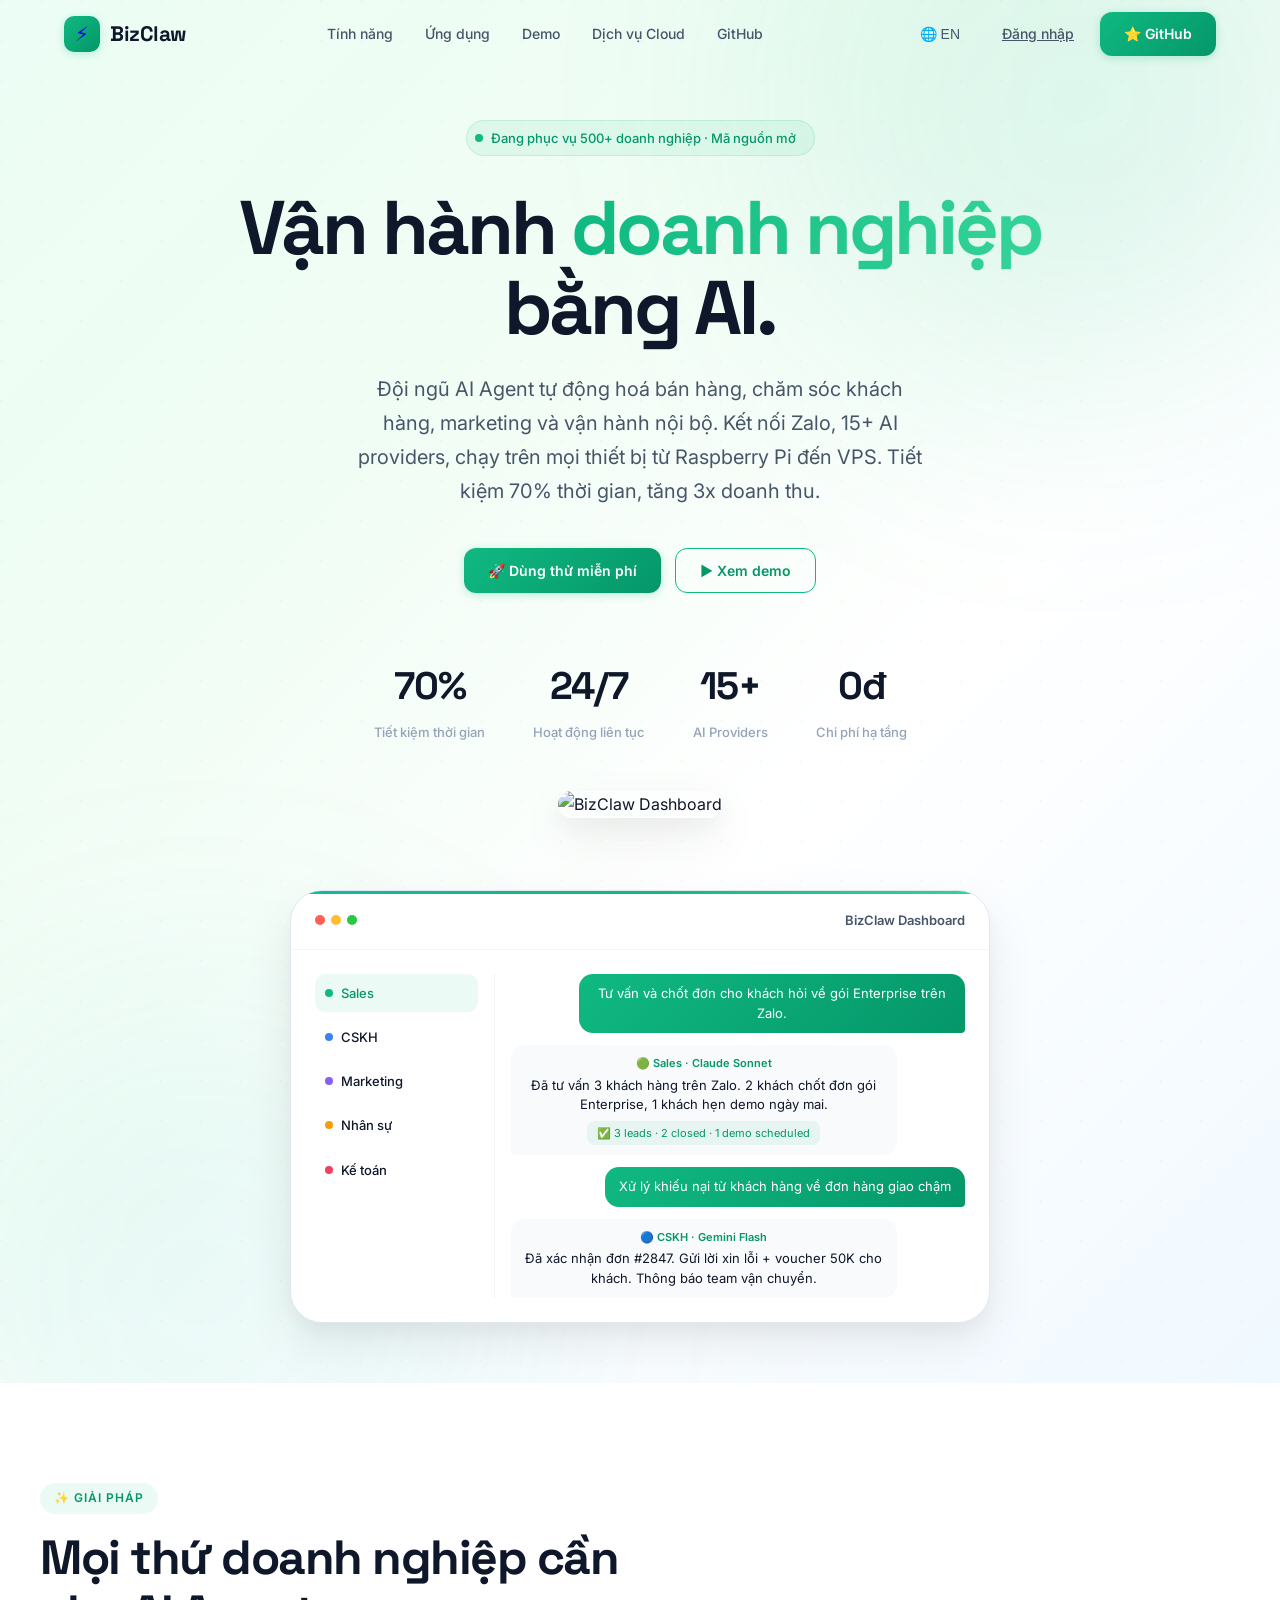
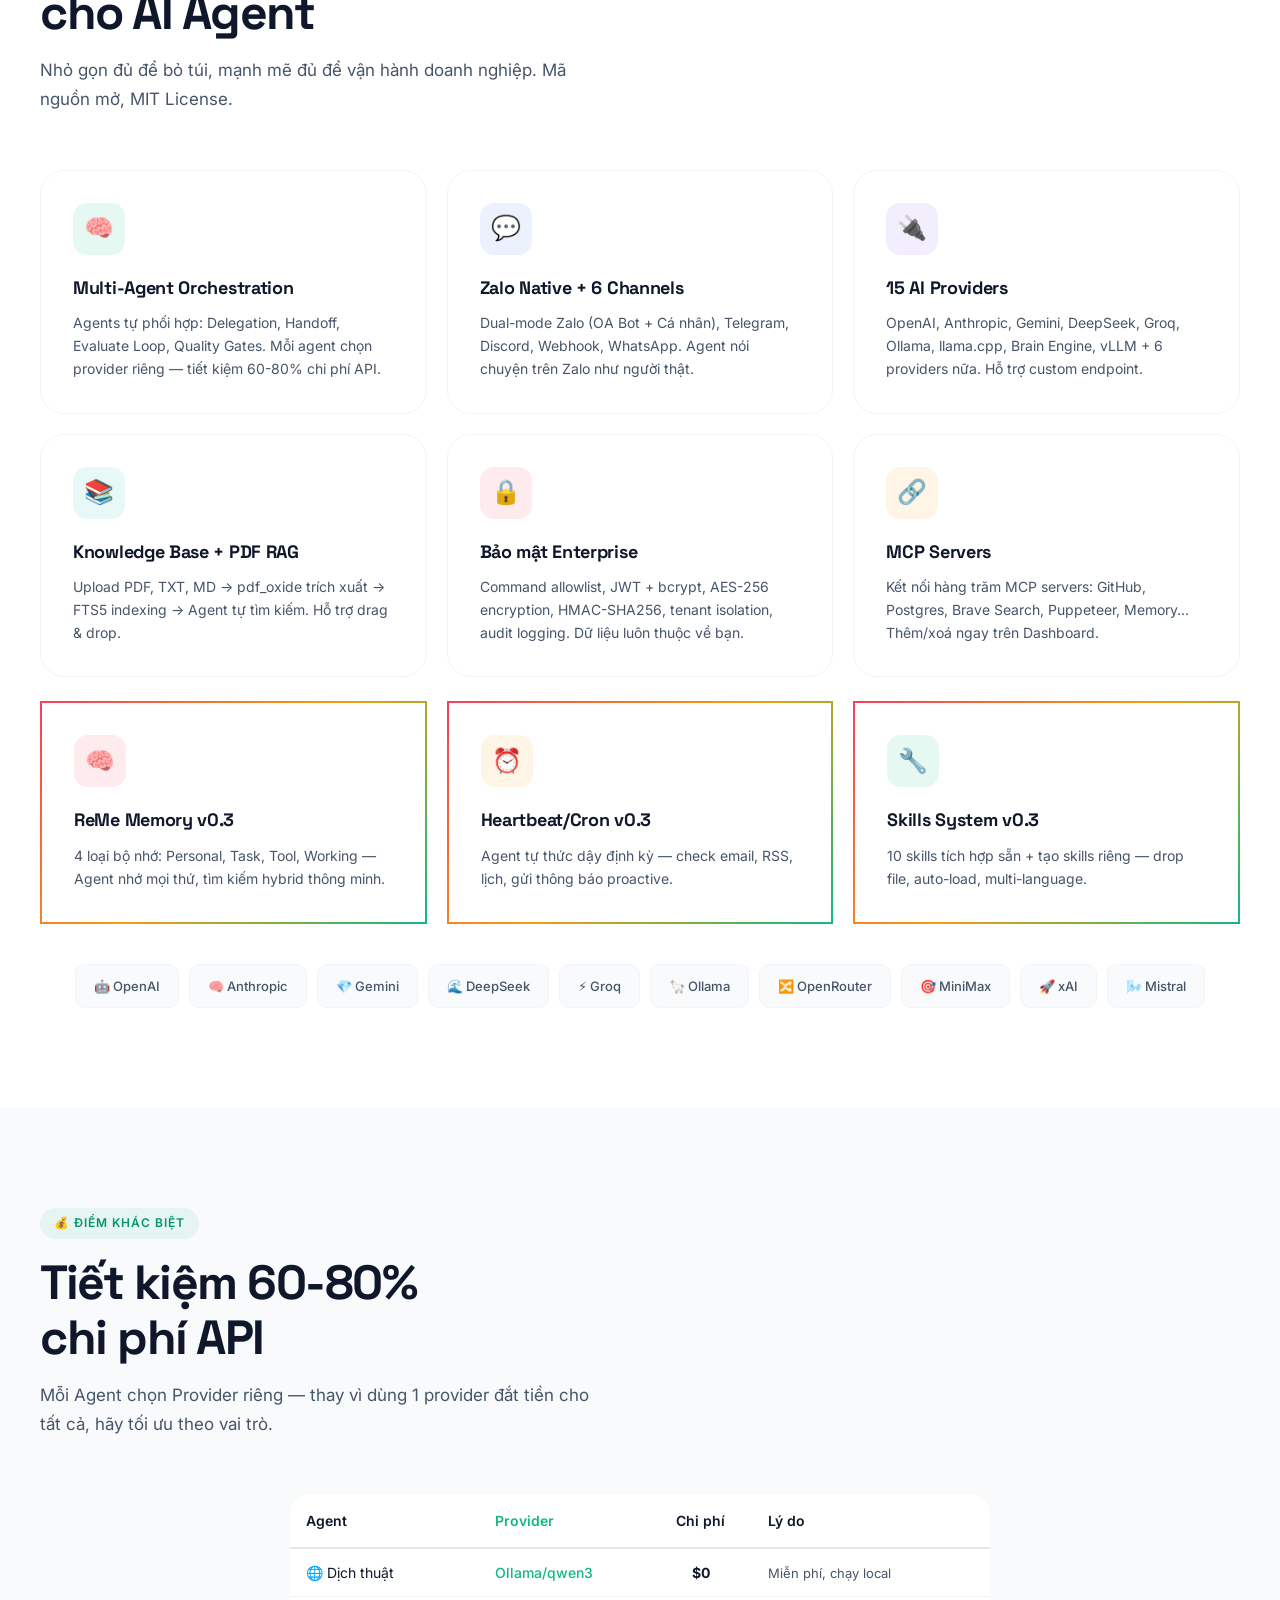
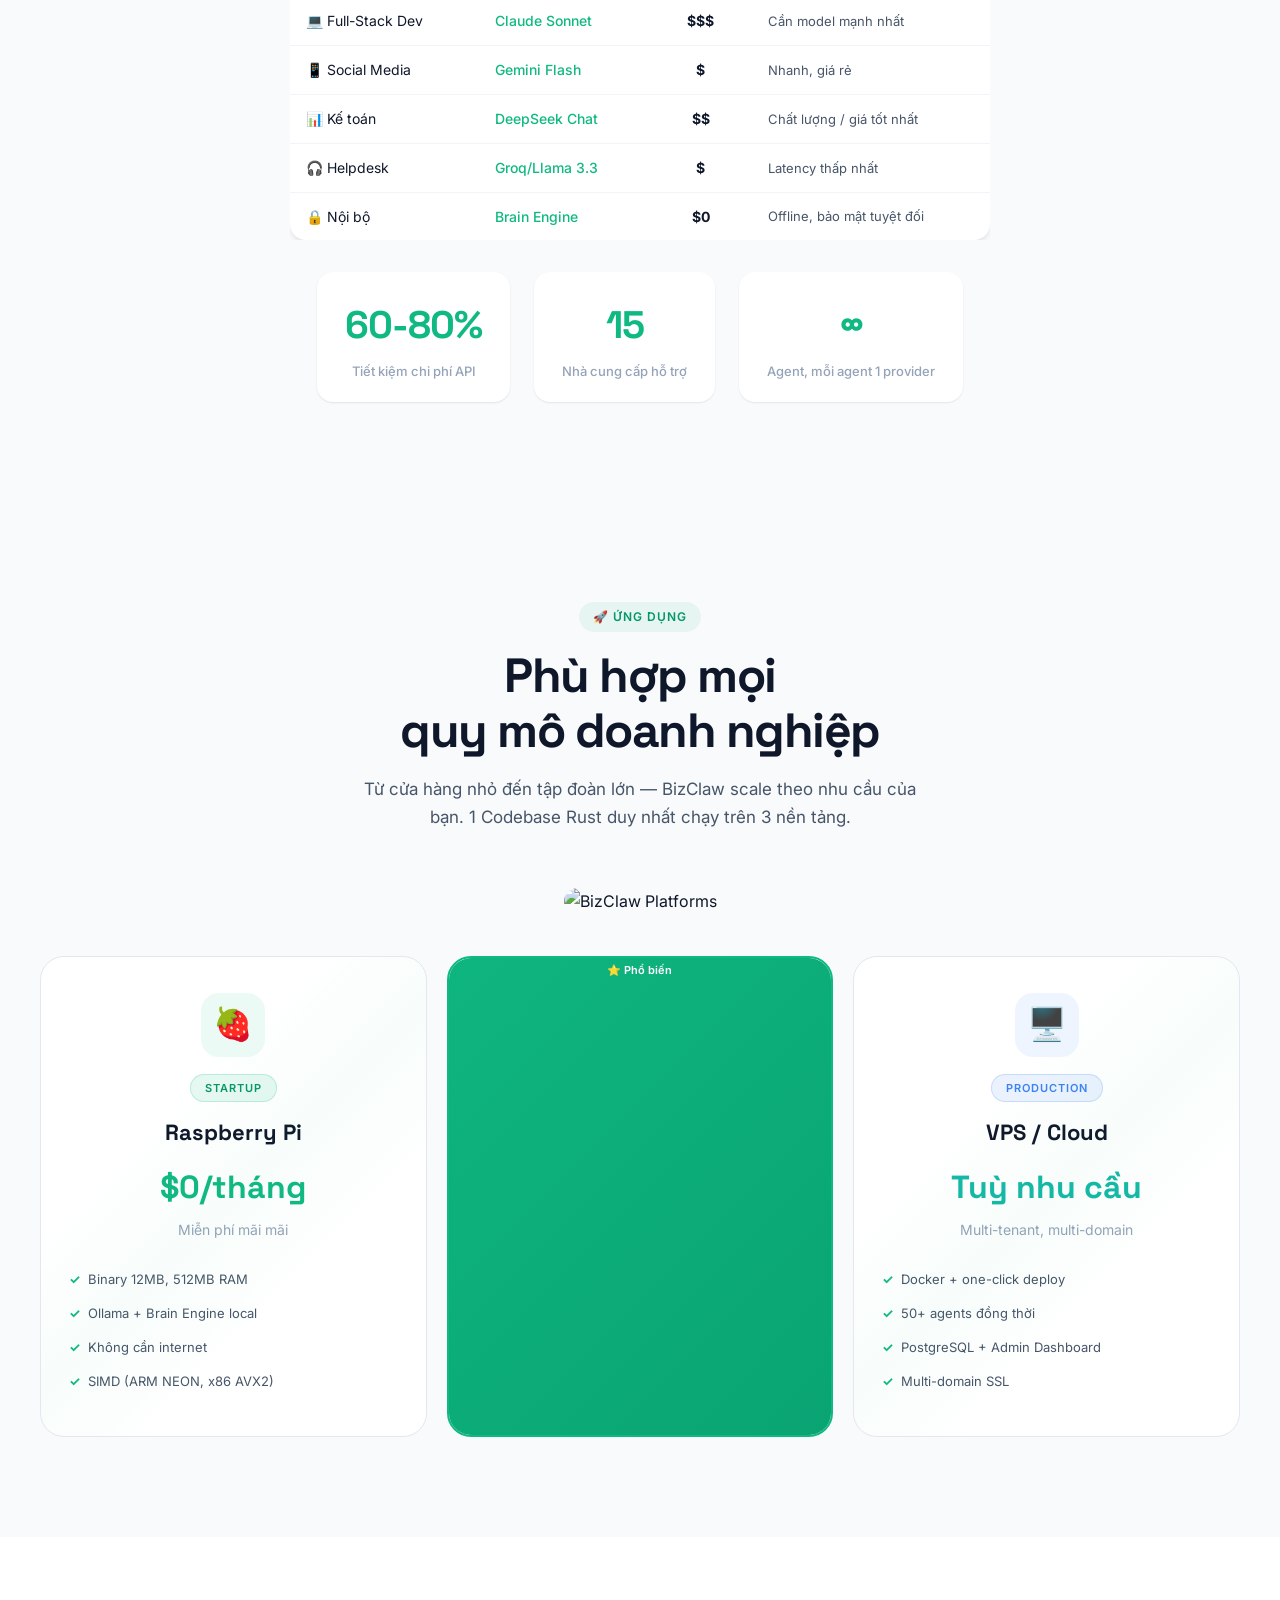
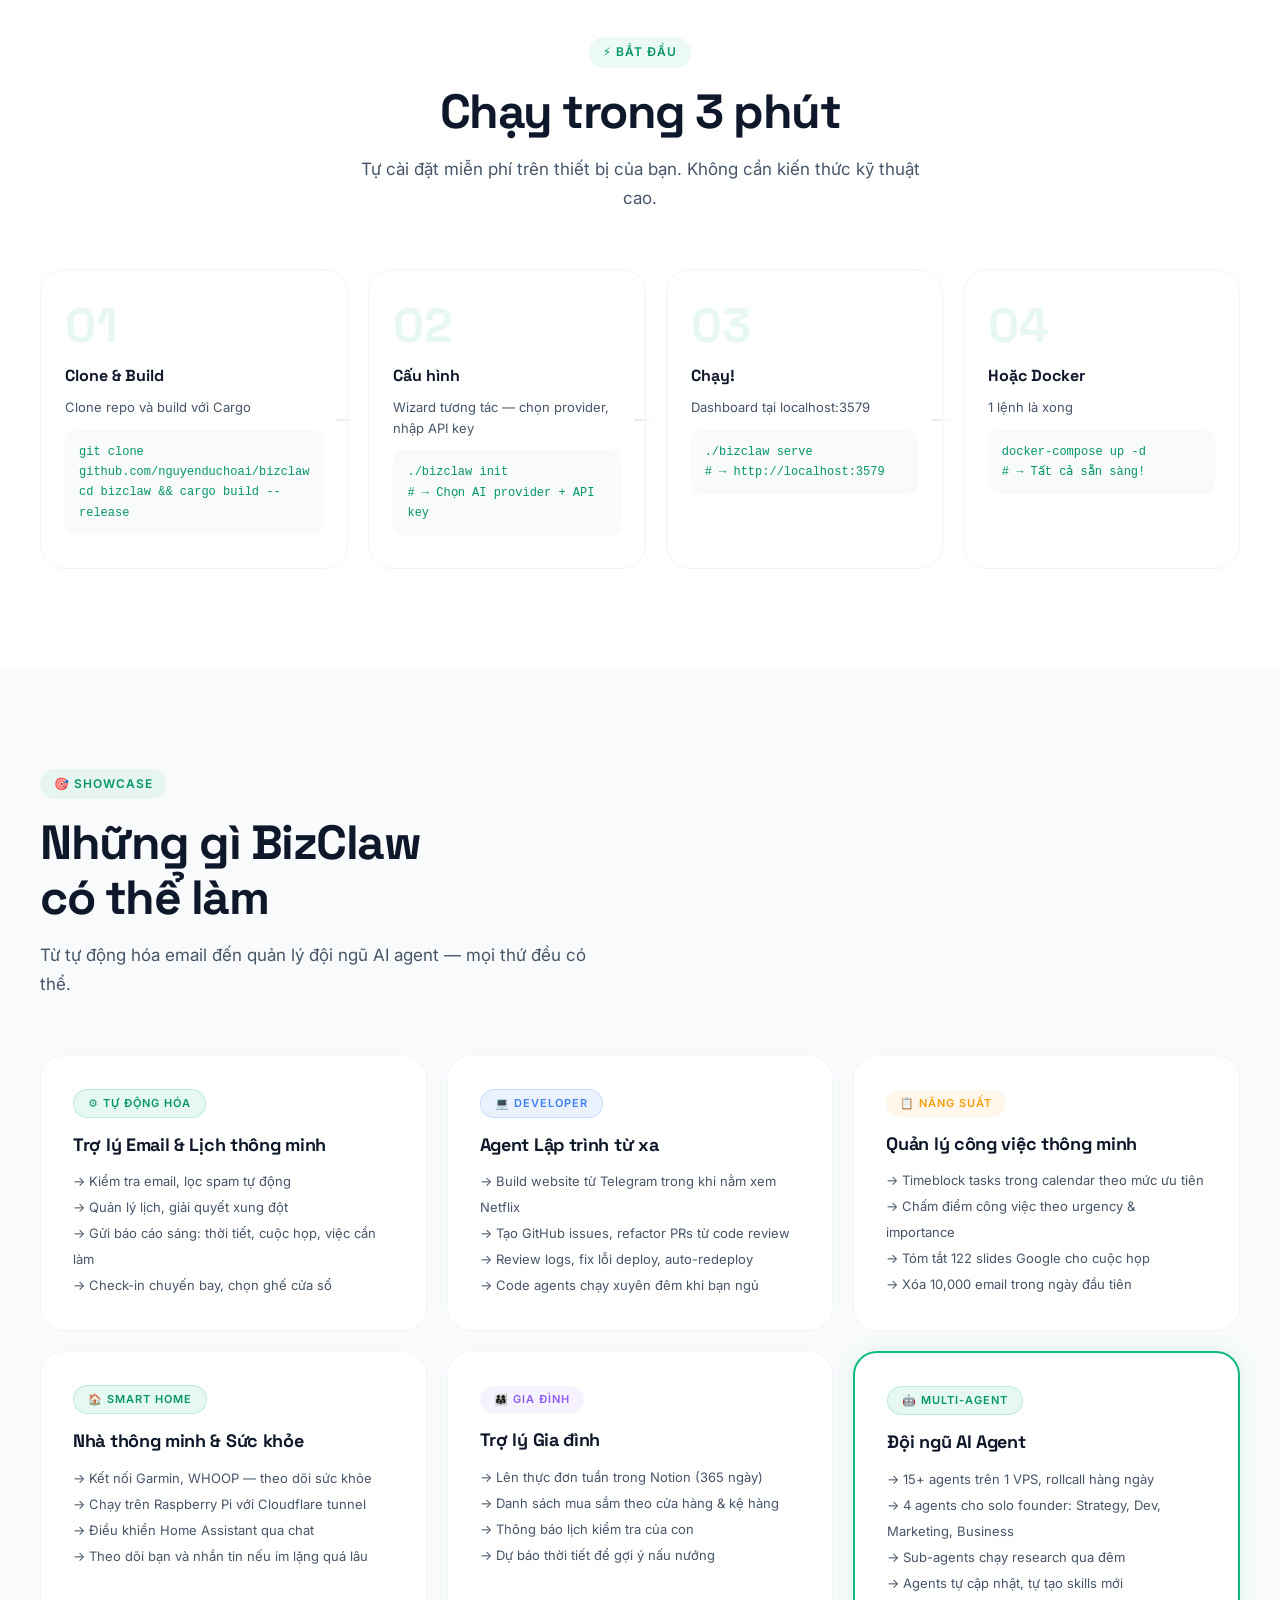
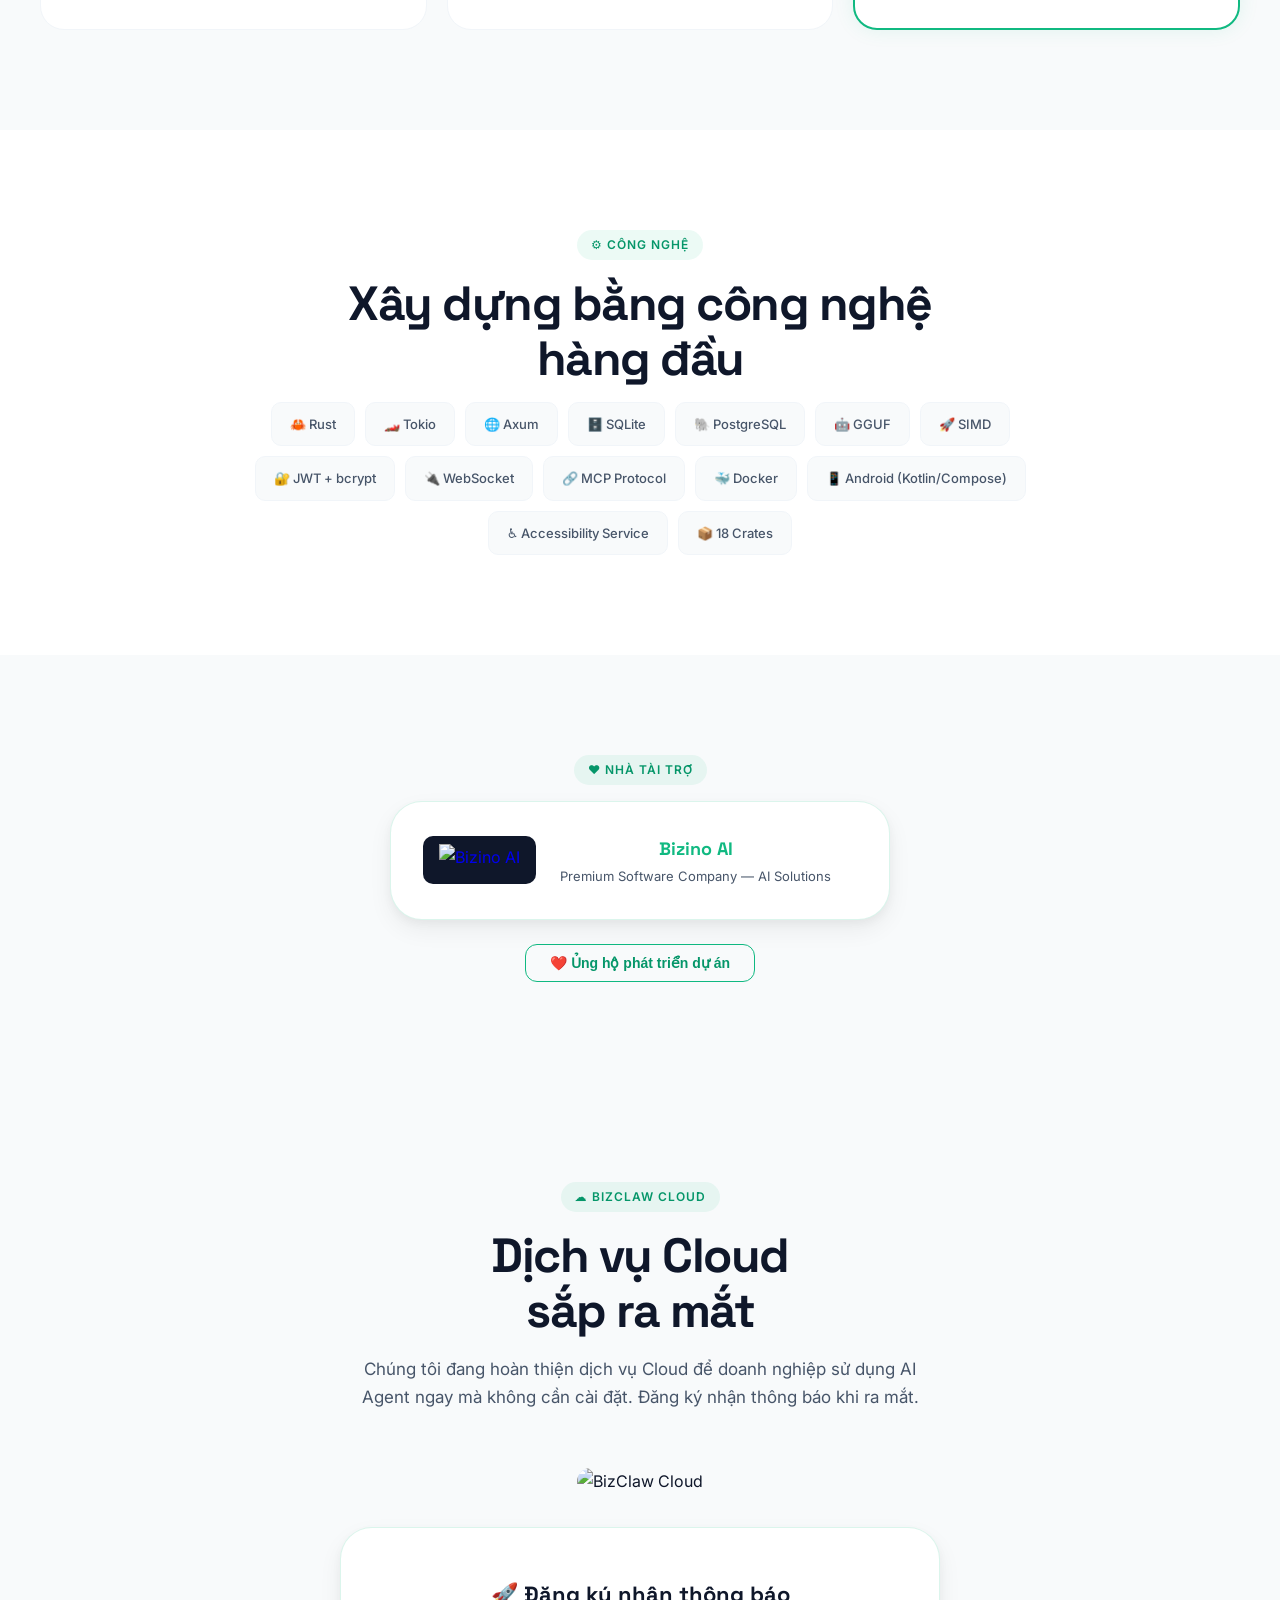
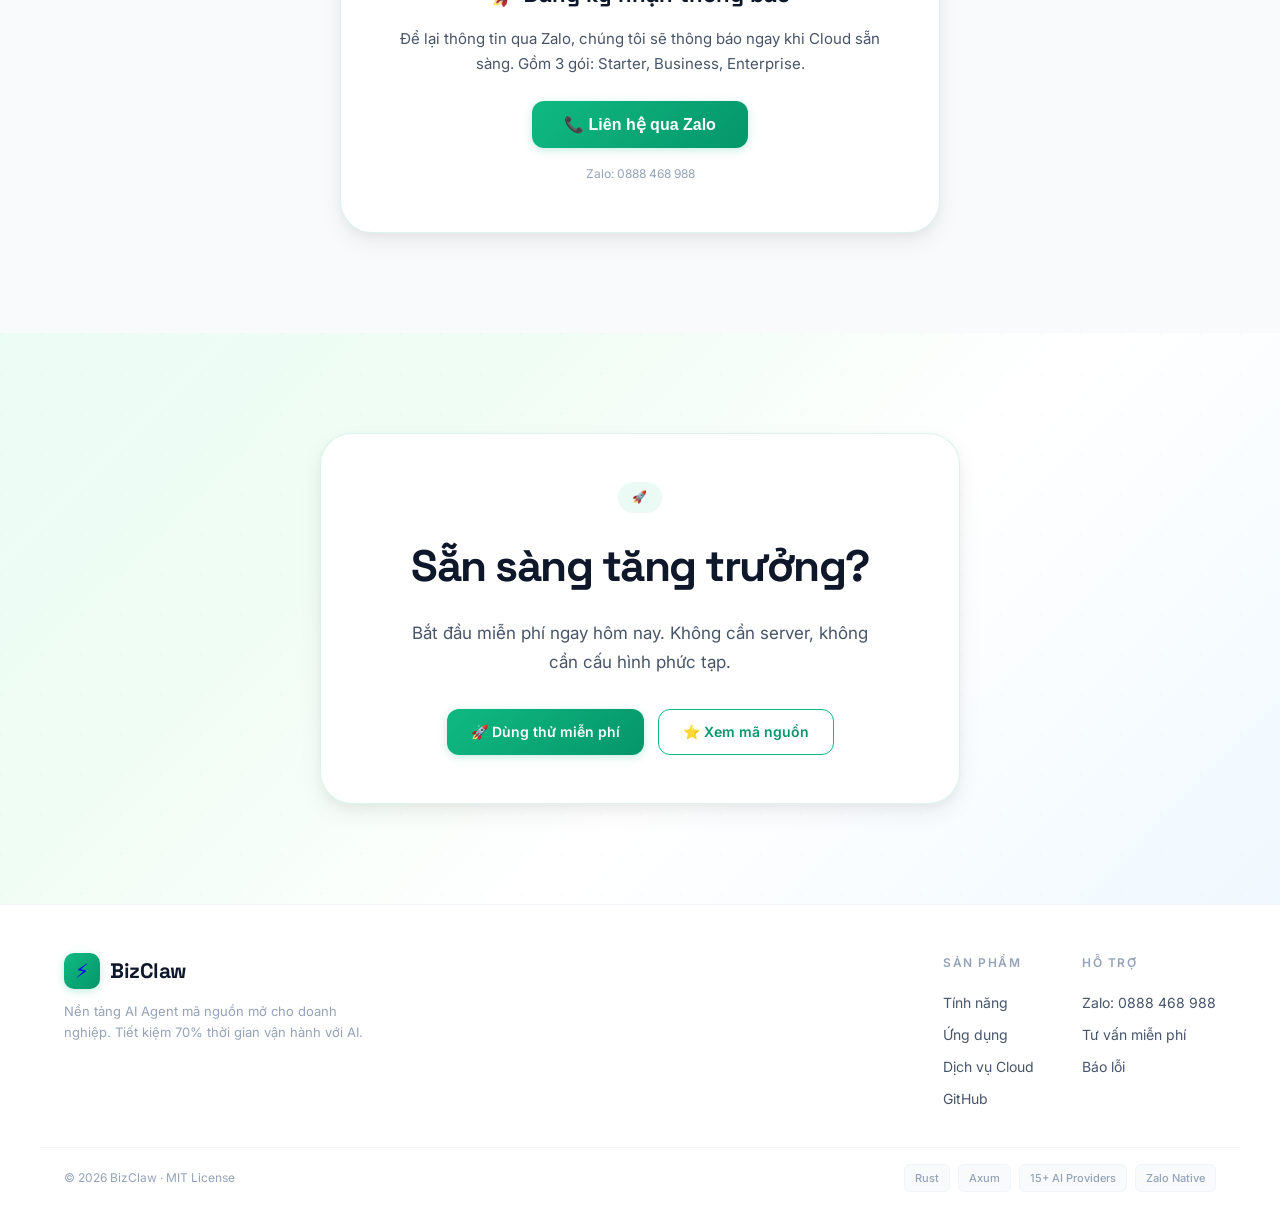
==== landing/index.html @ bdb063f7 "✨ Premium animations: parallax glows, shimmer text, mouse-follow cards, counter animation - Hero: pa" ====
<!DOCTYPE html>
<html lang="vi">
<head>
<meta charset="UTF-8">
<meta name="viewport" content="width=device-width, initial-scale=1.0">
<title>BizClaw — Trợ lý AI vận hành doanh nghiệp 24/7 | AI cho Doanh nhân</title>
<meta name="description" content="BizClaw giúp doanh nghiệp tự động hoá bán hàng, chăm sóc khách hàng, marketing và vận hành nội bộ bằng AI Agent. Kết nối Zalo, 15+ AI providers, tiết kiệm 70% thời gian.">
<meta property="og:title" content="BizClaw — Trợ lý AI cho Doanh nghiệp">
<meta property="og:description" content="Tự động hoá bán hàng, CSKH, marketing bằng AI Agent. Kết nối Zalo, chạy 24/7, dữ liệu thuộc về bạn.">
<meta property="og:type" content="website">
<meta property="og:url" content="https://bizclaw.vn">
<link rel="icon" href="data:image/svg+xml,<svg xmlns='http://www.w3.org/2000/svg' viewBox='0 0 100 100'><text y='.9em' font-size='90'>⚡</text></svg>">
<link rel="preconnect" href="https://fonts.googleapis.com">
<link href="https://fonts.googleapis.com/css2?family=Inter:wght@300;400;500;600;700;800;900&family=Space+Grotesk:wght@400;500;600;700;800&display=swap" rel="stylesheet">
<style>
*{margin:0;padding:0;box-sizing:border-box}
:root{
  --bg:#ffffff;--bg2:#f8fafb;--bg3:#f1f5f4;
  --surface:#ffffff;--card:#ffffff;--border:#e2e8f0;--border-light:#f1f5f9;
  --text:#0f172a;--text2:#475569;--muted:#94a3b8;
  --green:#10b981;--green2:#059669;--green-light:rgba(16,185,129,.08);--green-glow:rgba(16,185,129,.12);
  --emerald:#34d399;--teal:#14b8a6;
  --blue:#3b82f6;--violet:#8b5cf6;--rose:#f43f5e;--amber:#f59e0b;
  --grad-green:linear-gradient(135deg,#10b981,#059669);
  --grad-teal:linear-gradient(135deg,#14b8a6,#10b981,#34d399);
  --grad-hero:linear-gradient(135deg,#ecfdf5 0%,#f0fdf4 30%,#ffffff 60%,#f0f9ff 100%);
  --shadow-sm:0 1px 3px rgba(0,0,0,.04),0 1px 2px rgba(0,0,0,.06);
  --shadow-md:0 4px 6px rgba(0,0,0,.04),0 2px 4px rgba(0,0,0,.06);
  --shadow-lg:0 10px 25px rgba(0,0,0,.06),0 4px 10px rgba(0,0,0,.04);
  --shadow-xl:0 20px 50px rgba(0,0,0,.08),0 10px 20px rgba(0,0,0,.04);
  --radius:16px;--radius-lg:24px;--radius-xl:32px;
}
html{scroll-behavior:smooth;font-size:16px}
body{font-family:'Inter',system-ui,-apple-system,sans-serif;background:var(--bg);color:var(--text);overflow-x:hidden;line-height:1.7;-webkit-font-smoothing:antialiased}

/* ─── NAV ─── */
nav{position:fixed;top:0;width:100%;z-index:100;padding:12px 0;transition:all .4s cubic-bezier(.4,0,.2,1)}
nav.scrolled{background:rgba(255,255,255,.85);backdrop-filter:blur(20px) saturate(180%);-webkit-backdrop-filter:blur(20px) saturate(180%);border-bottom:1px solid var(--border-light);box-shadow:0 1px 3px rgba(0,0,0,.04)}
.nav-inner{max-width:1200px;margin:0 auto;padding:0 24px;display:flex;align-items:center;justify-content:space-between}
.logo{display:flex;align-items:center;gap:10px;text-decoration:none}
.logo-icon{width:36px;height:36px;background:var(--grad-green);border-radius:10px;display:flex;align-items:center;justify-content:center;font-size:20px;box-shadow:0 2px 8px rgba(16,185,129,.25)}
.logo-text{font-family:'Space Grotesk',sans-serif;font-weight:700;font-size:21px;color:var(--text);letter-spacing:-.5px}
.nav-links{display:flex;gap:32px;align-items:center}
.nav-links a{color:var(--text2);text-decoration:none;font-size:14px;font-weight:500;transition:color .2s;position:relative}
.nav-links a:hover{color:var(--text)}
.nav-right{display:flex;gap:10px;align-items:center}
.btn-ghost{background:none;border:none;color:var(--text2);padding:8px 16px;border-radius:10px;font-size:14px;font-weight:500;cursor:pointer;transition:all .2s}
.btn-ghost:hover{color:var(--text);background:var(--bg2)}
.btn-green{background:var(--grad-green);color:#fff;padding:10px 24px;border-radius:12px;font-size:14px;font-weight:600;text-decoration:none;transition:all .3s;border:none;cursor:pointer;display:inline-flex;align-items:center;gap:6px;box-shadow:0 2px 8px rgba(16,185,129,.25)}
.btn-green:hover{transform:translateY(-1px);box-shadow:0 8px 25px rgba(16,185,129,.35)}
.btn-outline-green{background:none;color:var(--green2);padding:10px 24px;border-radius:12px;font-size:14px;font-weight:600;text-decoration:none;transition:all .3s;border:1.5px solid var(--green);display:inline-flex;align-items:center;gap:6px}
.btn-outline-green:hover{background:var(--green-light);transform:translateY(-1px)}

/* ─── HERO ─── */
.hero{min-height:100vh;display:flex;align-items:center;justify-content:center;position:relative;overflow:hidden;padding:120px 24px 60px;background:var(--grad-hero)}
.hero::before{content:'';position:absolute;top:0;left:0;right:0;bottom:0;background-image:radial-gradient(circle at 1px 1px,rgba(16,185,129,.04) 1px,transparent 0);background-size:40px 40px;pointer-events:none}
.hero-glow{position:absolute;width:600px;height:600px;border-radius:50%;filter:blur(120px);pointer-events:none}
.hero-glow-1{background:rgba(16,185,129,.1);top:-200px;right:-100px}
.hero-glow-2{background:rgba(20,184,166,.08);bottom:-200px;left:-100px}
.hero-content{max-width:860px;text-align:center;position:relative;z-index:1}
.hero-badge{display:inline-flex;align-items:center;gap:8px;padding:6px 18px 6px 8px;background:var(--green-light);border:1px solid rgba(16,185,129,.15);border-radius:30px;font-size:13px;color:var(--green2);margin-bottom:32px;font-weight:500}
.hero-badge .dot{width:8px;height:8px;background:var(--green);border-radius:50%;animation:pulse 2s infinite;display:block}
@keyframes pulse{0%,100%{opacity:1;transform:scale(1)}50%{opacity:.5;transform:scale(.85)}}
h1{font-family:'Space Grotesk',sans-serif;font-size:clamp(40px,6.5vw,76px);font-weight:800;line-height:1.05;margin-bottom:24px;letter-spacing:-3px;color:var(--text)}
h1 .grad{background:var(--grad-green);-webkit-background-clip:text;-webkit-text-fill-color:transparent;background-clip:text}
.hero-desc{font-size:clamp(16px,2vw,20px);color:var(--text2);max-width:580px;margin:0 auto 40px;line-height:1.7;font-weight:400}
.hero-actions{display:flex;gap:14px;justify-content:center;flex-wrap:wrap;margin-bottom:60px}

/* Hero Stats */
.hero-stats{display:flex;gap:48px;justify-content:center;flex-wrap:wrap}
.hero-stat{text-align:center}
.hero-stat .num{font-family:'Space Grotesk',sans-serif;font-size:clamp(28px,3vw,42px);font-weight:800;color:var(--text);letter-spacing:-1px}
.hero-stat .label{font-size:13px;color:var(--muted);margin-top:2px;font-weight:500}

/* Hero Demo Card */
.hero-demo{margin-top:72px;position:relative}
.demo-card{max-width:700px;margin:0 auto;background:var(--card);border:1px solid var(--border);border-radius:var(--radius-xl);box-shadow:var(--shadow-xl);overflow:hidden;position:relative}
.demo-card::before{content:'';position:absolute;top:0;left:0;right:0;height:3px;background:var(--grad-teal)}
.demo-header{display:flex;align-items:center;gap:12px;padding:18px 24px;border-bottom:1px solid var(--border-light)}
.demo-dots{display:flex;gap:6px}
.demo-dots span{width:10px;height:10px;border-radius:50%;background:var(--border)}
.demo-dots span:nth-child(1){background:#ff5f57}
.demo-dots span:nth-child(2){background:#ffbd2e}
.demo-dots span:nth-child(3){background:#28c840}
.demo-title{font-size:13px;font-weight:600;color:var(--text2);margin-left:auto}
.demo-body{padding:24px;display:flex;gap:16px;min-height:260px}
.demo-sidebar{width:180px;border-right:1px solid var(--border-light);padding-right:16px;display:flex;flex-direction:column;gap:6px}
.demo-agent{display:flex;align-items:center;gap:8px;padding:8px 10px;border-radius:10px;font-size:13px;font-weight:500;cursor:default;transition:background .2s}
.demo-agent.active{background:var(--green-light);color:var(--green2)}
.demo-agent .agent-dot{width:8px;height:8px;border-radius:50%;flex-shrink:0}
.demo-agent .agent-dot.green{background:var(--green)}
.demo-agent .agent-dot.blue{background:var(--blue)}
.demo-agent .agent-dot.violet{background:var(--violet)}
.demo-agent .agent-dot.amber{background:var(--amber)}
.demo-agent .agent-dot.rose{background:var(--rose)}
.demo-chat{flex:1;display:flex;flex-direction:column;gap:12px}
.chat-msg{max-width:85%;padding:10px 14px;border-radius:14px;font-size:13px;line-height:1.5;animation:fadeInMsg .5s ease-out both}
.chat-msg.user{align-self:flex-end;background:var(--grad-green);color:#fff;border-bottom-right-radius:4px}
.chat-msg.bot{align-self:flex-start;background:var(--bg2);color:var(--text);border-bottom-left-radius:4px}
.chat-msg .bot-name{font-size:11px;font-weight:600;color:var(--green2);margin-bottom:4px}
.chat-msg .bot-status{display:inline-flex;align-items:center;gap:4px;padding:4px 10px;background:rgba(16,185,129,.08);border-radius:8px;margin-top:6px;font-size:11px;color:var(--green2)}
@keyframes fadeInMsg{from{opacity:0;transform:translateY(8px)}to{opacity:1;transform:translateY(0)}}

/* ─── SECTION COMMON ─── */
section{padding:100px 24px}
.container{max-width:1200px;margin:0 auto}
.section-tag{display:inline-flex;align-items:center;gap:6px;padding:5px 14px;background:var(--green-light);border-radius:20px;font-size:12px;font-weight:600;color:var(--green2);text-transform:uppercase;letter-spacing:1px;margin-bottom:16px}
.section-title{font-family:'Space Grotesk',sans-serif;font-size:clamp(28px,4vw,48px);font-weight:800;margin-bottom:16px;letter-spacing:-1.5px;color:var(--text);line-height:1.15}
.section-desc{font-size:17px;color:var(--text2);max-width:560px;line-height:1.7;margin-bottom:56px}
.section-center{text-align:center}
.section-center .section-desc{margin-left:auto;margin-right:auto}

/* ─── FEATURES ─── */
#features{background:var(--bg)}
.features-grid{display:grid;grid-template-columns:repeat(3,1fr);gap:20px}
.feature-card{background:var(--card);border:1px solid var(--border-light);border-radius:var(--radius-lg);padding:32px;transition:all .4s cubic-bezier(.4,0,.2,1);position:relative;overflow:hidden}
.feature-card:hover{border-color:rgba(16,185,129,.3);transform:translateY(-6px);box-shadow:var(--shadow-lg)}
.feature-card:hover .feature-icon-wrap{transform:scale(1.05)}
.feature-icon-wrap{width:52px;height:52px;border-radius:14px;display:flex;align-items:center;justify-content:center;font-size:24px;margin-bottom:18px;transition:transform .3s}
.fi-green{background:rgba(16,185,129,.1)}
.fi-blue{background:rgba(59,130,246,.1)}
.fi-violet{background:rgba(139,92,246,.1)}
.fi-amber{background:rgba(245,158,11,.1)}
.fi-rose{background:rgba(244,63,94,.1)}
.fi-teal{background:rgba(20,184,166,.1)}
.feature-card h3{font-family:'Space Grotesk',sans-serif;font-size:18px;font-weight:700;margin-bottom:8px;letter-spacing:-.3px}
.feature-card p{font-size:14px;color:var(--text2);line-height:1.65}

/* ─── PLATFORM CARDS ─── */
#platforms{background:var(--bg2)}
.platform-grid{display:grid;grid-template-columns:repeat(3,1fr);gap:20px}
.platform-card{background:var(--card);border:1px solid var(--border);border-radius:var(--radius-lg);padding:36px 28px;text-align:center;transition:all .4s;position:relative;overflow:hidden}
.platform-card:hover{transform:translateY(-8px);box-shadow:var(--shadow-xl)}
.platform-card.featured{border:2px solid var(--green)}
.platform-card.featured::before{content:'⭐ Phổ biến';position:absolute;top:-1px;left:50%;transform:translateX(-50%);background:var(--grad-green);padding:4px 18px;border-radius:0 0 12px 12px;font-size:11px;font-weight:600;color:#fff}
.pf-icon{width:64px;height:64px;border-radius:18px;display:flex;align-items:center;justify-content:center;font-size:32px;margin:0 auto 16px}
.pf-tag{display:inline-block;padding:4px 14px;border-radius:20px;font-size:11px;font-weight:600;letter-spacing:1px;text-transform:uppercase;margin-bottom:12px}
.pf-tag-green{background:rgba(16,185,129,.1);color:var(--green2);border:1px solid rgba(16,185,129,.2)}
.pf-tag-blue{background:rgba(59,130,246,.1);color:var(--blue);border:1px solid rgba(59,130,246,.2)}
.pf-tag-violet{background:rgba(139,92,246,.1);color:var(--violet);border:1px solid rgba(139,92,246,.2)}
.platform-card h3{font-family:'Space Grotesk',sans-serif;font-size:22px;font-weight:700;margin-bottom:4px}
.pf-price{font-family:'Space Grotesk',sans-serif;font-size:32px;font-weight:800;margin:8px 0 4px}
.pf-price.green{color:var(--green)}
.pf-price.teal{color:var(--teal)}
.pf-period{font-size:14px;color:var(--muted);margin-bottom:20px}
.pf-features{list-style:none;text-align:left}
.pf-features li{padding:6px 0;font-size:13px;color:var(--text2);display:flex;align-items:center;gap:8px}
.pf-features li::before{content:'✓';color:var(--green);font-weight:700;font-size:13px}

/* ─── HOW IT WORKS ─── */
#how{background:var(--bg)}
.steps-grid{display:grid;grid-template-columns:repeat(4,1fr);gap:20px;counter-reset:step}
.step-card{background:var(--card);border:1px solid var(--border-light);border-radius:var(--radius-lg);padding:32px 24px;position:relative;counter-increment:step;transition:all .4s}
.step-card:hover{transform:translateY(-6px);box-shadow:var(--shadow-lg);border-color:rgba(16,185,129,.3)}
.step-num{font-family:'Space Grotesk',sans-serif;font-size:48px;font-weight:800;color:rgba(16,185,129,.1);line-height:1;margin-bottom:12px}
.step-card h4{font-family:'Space Grotesk',sans-serif;font-size:16px;font-weight:700;margin-bottom:8px}
.step-card p{font-size:13px;color:var(--text2);line-height:1.6}
.step-code{background:var(--bg2);border-radius:10px;padding:12px 14px;font-family:'SF Mono','Fira Code',monospace;font-size:12px;color:var(--green2);margin-top:12px;line-height:1.7;overflow-x:auto}

/* ─── CHAT DEMO ─── */
#agents-demo{background:var(--bg2)}
.agent-demo-container{background:var(--card);border:1px solid var(--border);border-radius:var(--radius-xl);box-shadow:var(--shadow-xl);overflow:hidden;max-width:800px;margin:0 auto}
.agent-demo-header{border-bottom:1px solid var(--border-light);padding:16px 24px;display:flex;align-items:center;justify-content:space-between}
.agent-demo-tabs{display:flex;gap:0;border:1px solid var(--border);border-radius:10px;overflow:hidden}
.agent-tab{padding:8px 16px;font-size:12px;font-weight:600;background:var(--bg2);border:none;cursor:pointer;transition:all .2s;color:var(--text2)}
.agent-tab.active{background:var(--grad-green);color:#fff}
.agent-demo-body{padding:24px;min-height:320px;display:flex;flex-direction:column;gap:14px}

/* ─── PRICING - CLOUD ─── */
#pricing{background:var(--bg2)}
.pricing-grid{display:grid;grid-template-columns:repeat(3,1fr);gap:20px}
.price-card{background:var(--card);border:1px solid var(--border);border-radius:var(--radius-lg);padding:36px 28px;text-align:center;transition:all .4s;position:relative}
.price-card:hover{transform:translateY(-6px);box-shadow:var(--shadow-lg)}
.price-card.popular{border:2px solid var(--green);box-shadow:0 0 60px rgba(16,185,129,.08)}
.price-card.popular::before{content:'⭐ Phổ biến';position:absolute;top:-13px;left:50%;transform:translateX(-50%);background:var(--grad-green);padding:4px 18px;border-radius:20px;font-size:11px;font-weight:600;color:#fff}
.price-tier{font-size:13px;font-weight:600;letter-spacing:1px;text-transform:uppercase;margin-bottom:8px}
.price-amount{font-family:'Space Grotesk',sans-serif;font-size:42px;font-weight:800;color:var(--text);margin:8px 0;letter-spacing:-1px}
.price-period{font-size:14px;color:var(--muted);margin-bottom:24px}
.price-features{list-style:none;text-align:left;margin-bottom:28px}
.price-features li{padding:6px 0;font-size:14px;display:flex;align-items:center;gap:8px;color:var(--text2)}
.price-features li::before{content:'✓';color:var(--green);font-weight:700;font-size:13px}

/* ─── PROVIDERS ─── */
.providers-row{display:flex;gap:10px;justify-content:center;flex-wrap:wrap;margin-top:40px}
.provider-pill{background:var(--bg2);border:1px solid var(--border-light);border-radius:10px;padding:10px 18px;font-size:13px;font-weight:500;display:flex;align-items:center;gap:6px;transition:all .25s;color:var(--text2)}
.provider-pill:hover{border-color:var(--green);color:var(--green2);background:var(--green-light);transform:translateY(-2px)}

/* ─── CTA ─── */
#cta{background:var(--grad-hero);position:relative}
#cta::before{content:'';position:absolute;inset:0;background-image:radial-gradient(circle at 1px 1px,rgba(16,185,129,.03) 1px,transparent 0);background-size:40px 40px;pointer-events:none}
.cta-box{max-width:640px;margin:0 auto;text-align:center;position:relative;z-index:1}

/* ─── FOOTER ─── */
footer{border-top:1px solid var(--border-light);background:var(--bg)}
.footer-inner{max-width:1200px;margin:0 auto;padding:48px 24px 32px;display:flex;justify-content:space-between;align-items:flex-start;flex-wrap:wrap;gap:32px}
.footer-brand{max-width:300px}
.footer-brand .logo{margin-bottom:12px}
.footer-brand p{font-size:13px;color:var(--muted);line-height:1.6}
.footer-links{display:flex;gap:48px}
.footer-col h4{font-size:12px;font-weight:600;text-transform:uppercase;letter-spacing:1.5px;color:var(--muted);margin-bottom:14px}
.footer-col a{display:block;font-size:14px;color:var(--text2);text-decoration:none;padding:4px 0;transition:color .2s}
.footer-col a:hover{color:var(--green2)}
.footer-bottom{max-width:1200px;margin:0 auto;padding:16px 24px;border-top:1px solid var(--border-light);display:flex;justify-content:space-between;align-items:center;flex-wrap:wrap;gap:12px;font-size:12px;color:var(--muted)}
.footer-tech{display:flex;gap:8px;flex-wrap:wrap}
.footer-tech span{background:var(--bg2);border:1px solid var(--border-light);border-radius:6px;padding:4px 10px;font-size:11px;font-weight:500}

/* ─── ANIMATIONS ─── */
.fade-up{opacity:0;transform:translateY(32px);transition:all .7s cubic-bezier(.16,1,.3,1)}
.fade-up.vis{opacity:1;transform:translateY(0)}
.fade-up[style*="--i"]{transition-delay:calc(var(--i,0)*100ms)}
@keyframes float{0%,100%{transform:translateY(0)}50%{transform:translateY(-12px)}}
@keyframes typing{0%{width:0}100%{width:100%}}

/* Parallax hero glows */
@keyframes heroGlow1{0%,100%{transform:translate(0,0) scale(1)}25%{transform:translate(80px,40px) scale(1.1)}50%{transform:translate(-40px,80px) scale(.9)}75%{transform:translate(40px,-40px) scale(1.05)}}
@keyframes heroGlow2{0%,100%{transform:translate(0,0) scale(1)}33%{transform:translate(-60px,-30px) scale(1.15)}66%{transform:translate(60px,50px) scale(.85)}}
.hero-glow-1{animation:heroGlow1 20s ease-in-out infinite}
.hero-glow-2{animation:heroGlow2 25s ease-in-out infinite}

/* Gradient shimmer on hero text */
@keyframes shimmer{0%{background-position:200% center}100%{background-position:-200% center}}
h1 .grad{background:linear-gradient(90deg,#10b981 0%,#34d399 25%,#059669 50%,#14b8a6 75%,#10b981 100%);background-size:400% 100%;-webkit-background-clip:text;-webkit-text-fill-color:transparent;background-clip:text;animation:shimmer 6s linear infinite}

/* Hero badge pulse glow */
@keyframes badgePulse{0%,100%{box-shadow:0 0 0 0 rgba(16,185,129,.2)}50%{box-shadow:0 0 0 8px rgba(16,185,129,0)}}
.hero-badge{animation:badgePulse 3s ease-in-out infinite}

/* Floating hero image */
@keyframes heroFloat{0%,100%{transform:translateY(0) rotate(0deg)}25%{transform:translateY(-8px) rotate(.5deg)}75%{transform:translateY(8px) rotate(-.5deg)}}
.hero-content img{animation:heroFloat 6s ease-in-out infinite}

/* Nav link hover underline */
.nav-links a::after{content:'';position:absolute;bottom:-4px;left:0;width:0;height:2px;background:var(--grad-green);border-radius:2px;transition:width .3s cubic-bezier(.4,0,.2,1)}
.nav-links a:hover::after{width:100%}

/* Feature card hover glow */
.feature-card::after{content:'';position:absolute;inset:0;border-radius:inherit;opacity:0;transition:opacity .4s;background:radial-gradient(600px circle at var(--mouse-x,50%) var(--mouse-y,50%),rgba(16,185,129,.06),transparent 40%);pointer-events:none}
.feature-card:hover::after{opacity:1}

/* Provider pill hover glow */
.provider-pill{transition:all .3s cubic-bezier(.4,0,.2,1)}
.provider-pill:hover{box-shadow:0 4px 16px rgba(16,185,129,.15);transform:translateY(-3px)}

/* Counter number animation */
@keyframes countUp{from{opacity:0;transform:translateY(16px) scale(.8)}to{opacity:1;transform:translateY(0) scale(1)}}
.hero-stat .num{animation:countUp .8s cubic-bezier(.16,1,.3,1) both}
.hero-stats .hero-stat:nth-child(1) .num{animation-delay:.1s}
.hero-stats .hero-stat:nth-child(2) .num{animation-delay:.2s}
.hero-stats .hero-stat:nth-child(3) .num{animation-delay:.3s}
.hero-stats .hero-stat:nth-child(4) .num{animation-delay:.4s}

/* Button hover micro-interactions */
.btn-green{transition:all .3s cubic-bezier(.4,0,.2,1);position:relative;overflow:hidden}
.btn-green::after{content:'';position:absolute;top:50%;left:50%;width:0;height:0;border-radius:50%;background:rgba(255,255,255,.15);transform:translate(-50%,-50%);transition:width .5s,height .5s}
.btn-green:hover::after{width:300px;height:300px}
.btn-green:active{transform:translateY(0) scale(.98)}

/* CTA box subtle border animation */
@keyframes borderGlow{0%,100%{border-color:rgba(16,185,129,.15)}50%{border-color:rgba(16,185,129,.35)}}
.cta-box{border:1px solid rgba(16,185,129,.15);border-radius:var(--radius-xl);padding:48px;background:var(--card);box-shadow:var(--shadow-lg);animation:borderGlow 4s ease-in-out infinite}

/* Smooth scroll-linked section reveals */
section{transition:background .6s ease}

/* Demo card typing animation */
@keyframes cursorBlink{0%,100%{border-right-color:transparent}50%{border-right-color:var(--green)}}

/* Platform card shine effect on hover */
.platform-card::before{content:'';position:absolute;top:-50%;left:-50%;width:200%;height:200%;background:linear-gradient(135deg,transparent 40%,rgba(16,185,129,.03) 50%,transparent 60%);transform:rotate(0deg);transition:transform .6s}
.platform-card:hover::before{transform:rotate(180deg)}
.platform-card.featured::before{content:'⭐ Phổ biến'}

/* Step card connector line */
.step-card::after{content:'';position:absolute;top:50%;right:-10px;width:20px;height:2px;background:linear-gradient(90deg,var(--border),transparent);pointer-events:none}
.step-card:last-child::after{display:none}

/* ─── RESPONSIVE ─── */
@media(max-width:768px){
  .nav-links,.footer-links{display:none}
  .features-grid,.platform-grid,.pricing-grid{grid-template-columns:1fr}
  .steps-grid{grid-template-columns:1fr 1fr}
  .demo-sidebar{display:none}
  .hero{padding:100px 16px 60px}
  section{padding:60px 16px}
  .hero-stats{gap:20px}
  .footer-inner{flex-direction:column}
  .step-card::after{display:none}
}
@media(max-width:480px){
  .steps-grid{grid-template-columns:1fr}
  h1{letter-spacing:-1.5px}
}
</style>
</head>
<body>

<!-- NAV -->
<nav id="navbar">
  <div class="nav-inner">
    <a href="#" class="logo">
      <div class="logo-icon">⚡</div>
      <span class="logo-text">BizClaw</span>
    </a>
    <div class="nav-links">
      <a href="#features" data-vi="Tính năng" data-en="Features">Tính năng</a>
      <a href="#platforms" data-vi="Ứng dụng" data-en="Use Cases">Ứng dụng</a>
      <a href="#agents-demo" data-vi="Demo" data-en="Demo">Demo</a>
      <a href="#pricing" data-vi="Dịch vụ Cloud" data-en="Cloud">Dịch vụ Cloud</a>
      <a href="https://github.com/nguyenduchoai/bizclaw" target="_blank">GitHub</a>
    </div>
    <div class="nav-right">
      <button class="btn-ghost" onclick="toggleLang()">🌐 EN</button>
      <a href="#" onclick="goLogin()" class="btn-ghost" data-vi="Đăng nhập" data-en="Login">Đăng nhập</a>
      <a href="https://github.com/nguyenduchoai/bizclaw" target="_blank" class="btn-green">⭐ GitHub</a>
    </div>
  </div>
</nav>

<!-- HERO -->
<section class="hero">
  <div class="hero-glow hero-glow-1"></div>
  <div class="hero-glow hero-glow-2"></div>
  <div class="hero-content">
    <div class="hero-badge"><span class="dot"></span> <span data-vi="Đang phục vụ 500+ doanh nghiệp · Mã nguồn mở" data-en="Serving 500+ businesses · Open Source">Đang phục vụ 500+ doanh nghiệp · Mã nguồn mở</span></div>
    <h1>
      <span data-vi="Vận hành" data-en="Run your">Vận hành</span> <span class="grad" data-vi="doanh nghiệp" data-en="business">doanh nghiệp</span><br>
      <span data-vi="bằng AI." data-en="with AI.">bằng AI.</span>
    </h1>
    <p class="hero-desc" data-vi="Đội ngũ AI Agent tự động hoá bán hàng, chăm sóc khách hàng, marketing và vận hành nội bộ. Kết nối Zalo, 15+ AI providers, chạy trên mọi thiết bị từ Raspberry Pi đến VPS. Tiết kiệm 70% thời gian, tăng 3x doanh thu." data-en="AI Agent team automates sales, customer service, marketing and operations. Connect Zalo, 15+ AI providers, runs on any device from Raspberry Pi to VPS. Save 70% time, 3x revenue.">Đội ngũ AI Agent tự động hoá bán hàng, chăm sóc khách hàng, marketing và vận hành nội bộ. Kết nối Zalo, 15+ AI providers, chạy trên mọi thiết bị từ Raspberry Pi đến VPS. Tiết kiệm 70% thời gian, tăng 3x doanh thu.</p>
    <div class="hero-actions">
      <a href="#" onclick="goLogin()" class="btn-green" data-vi="🚀 Dùng thử miễn phí" data-en="🚀 Try for free">🚀 Dùng thử miễn phí</a>
      <a href="#agents-demo" class="btn-outline-green" data-vi="▶️ Xem demo" data-en="▶️ Watch demo">▶️ Xem demo</a>
    </div>
    <div class="hero-stats">
      <div class="hero-stat"><div class="num" data-vi="70%" data-en="70%">70%</div><div class="label" data-vi="Tiết kiệm thời gian" data-en="Time saved">Tiết kiệm thời gian</div></div>
      <div class="hero-stat"><div class="num">24/7</div><div class="label" data-vi="Hoạt động liên tục" data-en="Always on">Hoạt động liên tục</div></div>
      <div class="hero-stat"><div class="num">15+</div><div class="label">AI Providers</div></div>
      <div class="hero-stat"><div class="num" data-vi="0đ" data-en="$0">0đ</div><div class="label" data-vi="Chi phí hạ tầng" data-en="Infrastructure cost">Chi phí hạ tầng</div></div>
    </div>
    <div style="margin-top:48px">
      <img src="img/hero.png" alt="BizClaw Dashboard" style="max-width:560px;width:100%;border-radius:20px;box-shadow:var(--shadow-xl)">
    </div>

    <!-- Chat Demo -->
    <div class="hero-demo fade-up">
      <div class="demo-card">
        <div class="demo-header">
          <div class="demo-dots"><span></span><span></span><span></span></div>
          <div class="demo-title">BizClaw Dashboard</div>
        </div>
        <div class="demo-body">
          <div class="demo-sidebar">
            <div class="demo-agent active"><span class="agent-dot green"></span> Sales</div>
            <div class="demo-agent"><span class="agent-dot blue"></span> CSKH</div>
            <div class="demo-agent"><span class="agent-dot violet"></span> Marketing</div>
            <div class="demo-agent"><span class="agent-dot amber"></span> Nhân sự</div>
            <div class="demo-agent"><span class="agent-dot rose"></span> Kế toán</div>
          </div>
          <div class="demo-chat">
            <div class="chat-msg user" style="animation-delay:.2s">Tư vấn và chốt đơn cho khách hỏi về gói Enterprise trên Zalo.</div>
            <div class="chat-msg bot" style="animation-delay:.8s">
              <div class="bot-name">🟢 Sales · Claude Sonnet</div>
              Đã tư vấn 3 khách hàng trên Zalo. 2 khách chốt đơn gói Enterprise, 1 khách hẹn demo ngày mai.
              <div class="bot-status">✅ 3 leads · 2 closed · 1 demo scheduled</div>
            </div>
            <div class="chat-msg user" style="animation-delay:1.4s">Xử lý khiếu nại từ khách hàng về đơn hàng giao chậm</div>
            <div class="chat-msg bot" style="animation-delay:2s">
              <div class="bot-name">🔵 CSKH · Gemini Flash</div>
              Đã xác nhận đơn #2847. Gửi lời xin lỗi + voucher 50K cho khách. Thông báo team vận chuyển.
            </div>
          </div>
        </div>
      </div>
    </div>
  </div>
</section>

<!-- FEATURES -->
<section id="features">
  <div class="container">
    <div class="section-tag">✨ Giải pháp</div>
    <div class="section-title" data-vi="Mọi thứ doanh nghiệp cần<br>cho AI Agent" data-en="Everything your business needs<br>for AI Agents">Mọi thứ doanh nghiệp cần<br>cho AI Agent</div>
    <div class="section-desc" data-vi="Nhỏ gọn đủ để bỏ túi, mạnh mẽ đủ để vận hành doanh nghiệp. Mã nguồn mở, MIT License." data-en="Small enough to pocket, powerful enough to run your business. Open source, MIT License.">Nhỏ gọn đủ để bỏ túi, mạnh mẽ đủ để vận hành doanh nghiệp. Mã nguồn mở, MIT License.</div>
    <div class="features-grid">
      <div class="feature-card fade-up" style="--i:0">
        <div class="feature-icon-wrap fi-green">🧠</div>
        <h3>Multi-Agent Orchestration</h3>
        <p data-vi="Agents tự phối hợp: Delegation, Handoff, Evaluate Loop, Quality Gates. Mỗi agent chọn provider riêng — tiết kiệm 60-80% chi phí API." data-en="Agents coordinate: Delegation, Handoff, Evaluate Loop, Quality Gates. Each agent picks its own provider — save 60-80% API costs.">Agents tự phối hợp: Delegation, Handoff, Evaluate Loop, Quality Gates. Mỗi agent chọn provider riêng — tiết kiệm 60-80% chi phí API.</p>
      </div>
      <div class="feature-card fade-up" style="--i:1">
        <div class="feature-icon-wrap fi-blue">💬</div>
        <h3 data-vi="Zalo Native + 6 Channels" data-en="Zalo Native + 6 Channels">Zalo Native + 6 Channels</h3>
        <p data-vi="Dual-mode Zalo (OA Bot + Cá nhân), Telegram, Discord, Webhook, WhatsApp. Agent nói chuyện trên Zalo như người thật." data-en="Dual-mode Zalo (OA Bot + Personal), Telegram, Discord, Webhook, WhatsApp. Agent chats on Zalo like a real person.">Dual-mode Zalo (OA Bot + Cá nhân), Telegram, Discord, Webhook, WhatsApp. Agent nói chuyện trên Zalo như người thật.</p>
      </div>
      <div class="feature-card fade-up" style="--i:2">
        <div class="feature-icon-wrap fi-violet">🔌</div>
        <h3>15 AI Providers</h3>
        <p data-vi="OpenAI, Anthropic, Gemini, DeepSeek, Groq, Ollama, llama.cpp, Brain Engine, vLLM + 6 providers nữa. Hỗ trợ custom endpoint." data-en="OpenAI, Anthropic, Gemini, DeepSeek, Groq, Ollama, llama.cpp, Brain Engine, vLLM + 6 more. Custom endpoints supported.">OpenAI, Anthropic, Gemini, DeepSeek, Groq, Ollama, llama.cpp, Brain Engine, vLLM + 6 providers nữa. Hỗ trợ custom endpoint.</p>
      </div>
      <div class="feature-card fade-up" style="--i:3">
        <div class="feature-icon-wrap fi-teal">📚</div>
        <h3 data-vi="Knowledge Base + PDF RAG" data-en="Knowledge Base + PDF RAG">Knowledge Base + PDF RAG</h3>
        <p data-vi="Upload PDF, TXT, MD → pdf_oxide trích xuất → FTS5 indexing → Agent tự tìm kiếm. Hỗ trợ drag & drop." data-en="Upload PDF, TXT, MD → pdf_oxide extraction → FTS5 indexing → Agent auto-search. Drag & drop support.">Upload PDF, TXT, MD → pdf_oxide trích xuất → FTS5 indexing → Agent tự tìm kiếm. Hỗ trợ drag & drop.</p>
      </div>
      <div class="feature-card fade-up" style="--i:4">
        <div class="feature-icon-wrap fi-rose">🔒</div>
        <h3 data-vi="Bảo mật Enterprise" data-en="Enterprise Security">Bảo mật Enterprise</h3>
        <p data-vi="Command allowlist, JWT + bcrypt, AES-256 encryption, HMAC-SHA256, tenant isolation, audit logging. Dữ liệu luôn thuộc về bạn." data-en="Command allowlist, JWT + bcrypt, AES-256 encryption, HMAC-SHA256, tenant isolation, audit logging. Your data stays yours.">Command allowlist, JWT + bcrypt, AES-256 encryption, HMAC-SHA256, tenant isolation, audit logging. Dữ liệu luôn thuộc về bạn.</p>
      </div>
      <div class="feature-card fade-up" style="--i:5">
        <div class="feature-icon-wrap fi-amber">🔗</div>
        <h3>MCP Servers</h3>
        <p data-vi="Kết nối hàng trăm MCP servers: GitHub, Postgres, Brave Search, Puppeteer, Memory... Thêm/xoá ngay trên Dashboard." data-en="Connect hundreds of MCP servers: GitHub, Postgres, Brave Search, Puppeteer, Memory... Add/remove from Dashboard.">Kết nối hàng trăm MCP servers: GitHub, Postgres, Brave Search, Puppeteer, Memory... Thêm/xoá ngay trên Dashboard.</p>
      </div>
    </div>
    <!-- v0.3 Features with gradient border -->
    <div class="features-grid" style="margin-top:24px">
      <div class="feature-card fade-up" style="--i:6;border-image:linear-gradient(135deg,#f43f5e,#f59e0b,#10b981) 1;border-width:2px;border-style:solid">
        <div class="feature-icon-wrap fi-rose">🧠</div>
        <h3>ReMe Memory v0.3</h3>
        <p data-vi="4 loại bộ nhớ: Personal, Task, Tool, Working — Agent nhớ mọi thứ, tìm kiếm hybrid thông minh." data-en="4 memory types: Personal, Task, Tool, Working — Agent remembers everything, smart hybrid search.">4 loại bộ nhớ: Personal, Task, Tool, Working — Agent nhớ mọi thứ, tìm kiếm hybrid thông minh.</p>
      </div>
      <div class="feature-card fade-up" style="--i:7;border-image:linear-gradient(135deg,#f43f5e,#f59e0b,#10b981) 1;border-width:2px;border-style:solid">
        <div class="feature-icon-wrap fi-amber">⏰</div>
        <h3>Heartbeat/Cron v0.3</h3>
        <p data-vi="Agent tự thức dậy định kỳ — check email, RSS, lịch, gửi thông báo proactive." data-en="Agent wakes up on schedule — check email, RSS, calendar, send proactive notifications.">Agent tự thức dậy định kỳ — check email, RSS, lịch, gửi thông báo proactive.</p>
      </div>
      <div class="feature-card fade-up" style="--i:8;border-image:linear-gradient(135deg,#f43f5e,#f59e0b,#10b981) 1;border-width:2px;border-style:solid">
        <div class="feature-icon-wrap fi-green">🔧</div>
        <h3>Skills System v0.3</h3>
        <p data-vi="10 skills tích hợp sẵn + tạo skills riêng — drop file, auto-load, multi-language." data-en="10 built-in skills + create custom ones — drop file, auto-load, multi-language.">10 skills tích hợp sẵn + tạo skills riêng — drop file, auto-load, multi-language.</p>
      </div>
    </div>
    <div class="providers-row fade-up" style="--i:7">
      <div class="provider-pill">🤖 OpenAI</div>
      <div class="provider-pill">🧠 Anthropic</div>
      <div class="provider-pill">💎 Gemini</div>
      <div class="provider-pill">🌊 DeepSeek</div>
      <div class="provider-pill">⚡ Groq</div>
      <div class="provider-pill">🦙 Ollama</div>
      <div class="provider-pill">🔀 OpenRouter</div>
      <div class="provider-pill">🎯 MiniMax</div>
      <div class="provider-pill">🚀 xAI</div>
      <div class="provider-pill">🌬️ Mistral</div>
    </div>
  </div>
</section>

<!-- COST SAVING -->
<section id="cost-saving" style="background:var(--bg2)">
  <div class="container">
    <div class="section-tag">💰 Điểm khác biệt</div>
    <div class="section-title" data-vi="Tiết kiệm 60-80%<br>chi phí API" data-en="Save 60-80%<br>on API costs">Tiết kiệm 60-80%<br>chi phí API</div>
    <div class="section-desc" data-vi="Mỗi Agent chọn Provider riêng — thay vì dùng 1 provider đắt tiền cho tất cả, hãy tối ưu theo vai trò." data-en="Each Agent picks its own Provider — instead of using 1 expensive provider for all, optimize by role.">Mỗi Agent chọn Provider riêng — thay vì dùng 1 provider đắt tiền cho tất cả, hãy tối ưu theo vai trò.</div>
    <div style="max-width:700px;margin:32px auto;overflow-x:auto">
      <table style="width:100%;border-collapse:collapse;background:var(--card);border-radius:var(--radius);overflow:hidden;box-shadow:var(--shadow-md)">
        <thead>
          <tr style="border-bottom:2px solid var(--border)">
            <th style="padding:14px 16px;text-align:left;font-size:14px;font-weight:600">Agent</th>
            <th style="padding:14px 16px;text-align:left;font-size:14px;font-weight:600;color:var(--green)">Provider</th>
            <th style="padding:14px 16px;text-align:center;font-size:14px;font-weight:600" data-vi="Chi phí" data-en="Cost">Chi phí</th>
            <th style="padding:14px 16px;text-align:left;font-size:14px;font-weight:600" data-vi="Lý do" data-en="Why">Lý do</th>
          </tr>
        </thead>
        <tbody>
          <tr style="border-bottom:1px solid var(--border-light)">
            <td style="padding:12px 16px;font-size:14px" data-vi="🌐 Dịch thuật" data-en="🌐 Translation">🌐 Dịch thuật</td>
            <td style="padding:12px 16px;font-size:14px;color:var(--green);font-weight:500">Ollama/qwen3</td>
            <td style="padding:12px 16px;font-size:14px;text-align:center;font-weight:700">$0</td>
            <td style="padding:12px 16px;font-size:13px;color:var(--text2)" data-vi="Miễn phí, chạy local" data-en="Free, runs locally">Miễn phí, chạy local</td>
          </tr>
          <tr style="border-bottom:1px solid var(--border-light)">
            <td style="padding:12px 16px;font-size:14px">💻 Full-Stack Dev</td>
            <td style="padding:12px 16px;font-size:14px;color:var(--green);font-weight:500">Claude Sonnet</td>
            <td style="padding:12px 16px;font-size:14px;text-align:center;font-weight:700">$$$</td>
            <td style="padding:12px 16px;font-size:13px;color:var(--text2)" data-vi="Cần model mạnh nhất" data-en="Needs strongest model">Cần model mạnh nhất</td>
          </tr>
          <tr style="border-bottom:1px solid var(--border-light)">
            <td style="padding:12px 16px;font-size:14px">📱 Social Media</td>
            <td style="padding:12px 16px;font-size:14px;color:var(--green);font-weight:500">Gemini Flash</td>
            <td style="padding:12px 16px;font-size:14px;text-align:center;font-weight:700">$</td>
            <td style="padding:12px 16px;font-size:13px;color:var(--text2)" data-vi="Nhanh, giá rẻ" data-en="Fast, cheap">Nhanh, giá rẻ</td>
          </tr>
          <tr style="border-bottom:1px solid var(--border-light)">
            <td style="padding:12px 16px;font-size:14px" data-vi="📊 Kế toán" data-en="📊 Accounting">📊 Kế toán</td>
            <td style="padding:12px 16px;font-size:14px;color:var(--green);font-weight:500">DeepSeek Chat</td>
            <td style="padding:12px 16px;font-size:14px;text-align:center;font-weight:700">$$</td>
            <td style="padding:12px 16px;font-size:13px;color:var(--text2)" data-vi="Chất lượng / giá tốt nhất" data-en="Best quality/price ratio">Chất lượng / giá tốt nhất</td>
          </tr>
          <tr style="border-bottom:1px solid var(--border-light)">
            <td style="padding:12px 16px;font-size:14px">🎧 Helpdesk</td>
            <td style="padding:12px 16px;font-size:14px;color:var(--green);font-weight:500">Groq/Llama 3.3</td>
            <td style="padding:12px 16px;font-size:14px;text-align:center;font-weight:700">$</td>
            <td style="padding:12px 16px;font-size:13px;color:var(--text2)" data-vi="Latency thấp nhất" data-en="Lowest latency">Latency thấp nhất</td>
          </tr>
          <tr>
            <td style="padding:12px 16px;font-size:14px" data-vi="🔒 Nội bộ" data-en="🔒 Internal">🔒 Nội bộ</td>
            <td style="padding:12px 16px;font-size:14px;color:var(--green);font-weight:500">Brain Engine</td>
            <td style="padding:12px 16px;font-size:14px;text-align:center;font-weight:700">$0</td>
            <td style="padding:12px 16px;font-size:13px;color:var(--text2)" data-vi="Offline, bảo mật tuyệt đối" data-en="Offline, absolute security">Offline, bảo mật tuyệt đối</td>
          </tr>
        </tbody>
      </table>
    </div>
    <div style="display:flex;gap:24px;justify-content:center;flex-wrap:wrap;margin-top:32px">
      <div class="hero-stat fade-up" style="--i:0;background:var(--card);padding:20px 28px;border-radius:var(--radius);box-shadow:var(--shadow-sm)"><div class="num" style="color:var(--green)">60-80%</div><div class="label" data-vi="Tiết kiệm chi phí API" data-en="API cost savings">Tiết kiệm chi phí API</div></div>
      <div class="hero-stat fade-up" style="--i:1;background:var(--card);padding:20px 28px;border-radius:var(--radius);box-shadow:var(--shadow-sm)"><div class="num" style="color:var(--green)">15</div><div class="label" data-vi="Nhà cung cấp hỗ trợ" data-en="Supported providers">Nhà cung cấp hỗ trợ</div></div>
      <div class="hero-stat fade-up" style="--i:2;background:var(--card);padding:20px 28px;border-radius:var(--radius);box-shadow:var(--shadow-sm)"><div class="num" style="color:var(--green)">∞</div><div class="label" data-vi="Agent, mỗi agent 1 provider" data-en="Agents, each its own provider">Agent, mỗi agent 1 provider</div></div>
    </div>
  </div>
</section>

<!-- PLATFORMS -->
<section id="platforms">
  <div class="container">
    <div class="section-center">
      <div class="section-tag">🚀 Ứng dụng</div>
      <div class="section-title" data-vi="Phù hợp mọi<br>quy mô doanh nghiệp" data-en="Fits every<br>business size">Phù hợp mọi<br>quy mô doanh nghiệp</div>
      <div class="section-desc" data-vi="Từ cửa hàng nhỏ đến tập đoàn lớn — BizClaw scale theo nhu cầu của bạn. 1 Codebase Rust duy nhất chạy trên 3 nền tảng." data-en="From small shops to large enterprises — BizClaw scales to your needs. 1 Rust codebase on 3 platforms.">Từ cửa hàng nhỏ đến tập đoàn lớn — BizClaw scale theo nhu cầu của bạn. 1 Codebase Rust duy nhất chạy trên 3 nền tảng.</div>
    </div>
    <div style="text-align:center;margin-bottom:40px"><img src="img/platforms.png" alt="BizClaw Platforms" style="max-width:500px;width:100%;border-radius:16px"></div>
    <div class="platform-grid">
      <div class="platform-card fade-up" style="--i:0">
        <div class="pf-icon" style="background:rgba(16,185,129,.08)">🍓</div>
        <span class="pf-tag pf-tag-green">Startup</span>
        <h3>Raspberry Pi</h3>
        <div class="pf-price green" data-vi="$0/tháng" data-en="$0/mo">$0/tháng</div>
        <div class="pf-period" data-vi="Miễn phí mãi mãi" data-en="Free forever">Miễn phí mãi mãi</div>
        <ul class="pf-features">
          <li>Binary 12MB, 512MB RAM</li>
          <li>Ollama + Brain Engine local</li>
          <li data-vi="Không cần internet" data-en="No internet needed">Không cần internet</li>
          <li>SIMD (ARM NEON, x86 AVX2)</li>
        </ul>
      </div>
      <div class="platform-card featured fade-up" style="--i:1">
        <div class="pf-icon" style="background:rgba(139,92,246,.08)">📱</div>
        <span class="pf-tag pf-tag-violet">Mobile</span>
        <h3>Android</h3>
        <div class="pf-price green" data-vi="$0/tháng" data-en="$0/mo">$0/tháng</div>
        <div class="pf-period" data-vi="Agent bỏ túi 24/7" data-en="Pocket agent 24/7">Agent bỏ túi 24/7</div>
        <ul class="pf-features">
          <li>Foreground Service 24/7</li>
          <li data-vi="Accessibility điều khiển app" data-en="Accessibility controls apps">Accessibility điều khiển app</li>
          <li>3 mode: LOCAL / REMOTE / HYBRID</li>
          <li data-vi="Facebook, Messenger, Zalo tự động" data-en="Auto Facebook, Messenger, Zalo">Facebook, Messenger, Zalo tự động</li>
        </ul>
      </div>
      <div class="platform-card fade-up" style="--i:2">
        <div class="pf-icon" style="background:rgba(59,130,246,.08)">🖥️</div>
        <span class="pf-tag pf-tag-blue">Production</span>
        <h3>VPS / Cloud</h3>
        <div class="pf-price teal" data-vi="Tuỳ nhu cầu" data-en="As needed">Tuỳ nhu cầu</div>
        <div class="pf-period" data-vi="Multi-tenant, multi-domain" data-en="Multi-tenant, multi-domain">Multi-tenant, multi-domain</div>
        <ul class="pf-features">
          <li>Docker + one-click deploy</li>
          <li data-vi="50+ agents đồng thời" data-en="50+ concurrent agents">50+ agents đồng thời</li>
          <li>PostgreSQL + Admin Dashboard</li>
          <li>Multi-domain SSL</li>
        </ul>
      </div>
    </div>
  </div>
</section>

<!-- HOW IT WORKS -->
<section id="how">
  <div class="container">
    <div class="section-center">
      <div class="section-tag" data-vi="⚡ Bắt đầu" data-en="⚡ Get Started">⚡ Bắt đầu</div>
      <div class="section-title" data-vi="Chạy trong 3 phút" data-en="Running in 3 minutes">Chạy trong 3 phút</div>
      <div class="section-desc" data-vi="Tự cài đặt miễn phí trên thiết bị của bạn. Không cần kiến thức kỹ thuật cao." data-en="Self-host for free on your own device. No advanced technical knowledge needed.">Tự cài đặt miễn phí trên thiết bị của bạn. Không cần kiến thức kỹ thuật cao.</div>
    </div>
    <div class="steps-grid">
      <div class="step-card fade-up" style="--i:0">
        <div class="step-num">01</div>
        <h4>Clone & Build</h4>
        <p data-vi="Clone repo và build với Cargo" data-en="Clone repo and build with Cargo">Clone repo và build với Cargo</p>
        <div class="step-code">git clone github.com/nguyenduchoai/bizclaw<br>cd bizclaw && cargo build --release</div>
      </div>
      <div class="step-card fade-up" style="--i:1">
        <div class="step-num">02</div>
        <h4 data-vi="Cấu hình" data-en="Configure">Cấu hình</h4>
        <p data-vi="Wizard tương tác — chọn provider, nhập API key" data-en="Interactive wizard — choose provider, enter API key">Wizard tương tác — chọn provider, nhập API key</p>
        <div class="step-code">./bizclaw init<br># → Chọn AI provider + API key</div>
      </div>
      <div class="step-card fade-up" style="--i:2">
        <div class="step-num">03</div>
        <h4 data-vi="Chạy!" data-en="Run!">Chạy!</h4>
        <p data-vi="Dashboard tại localhost:3579" data-en="Dashboard at localhost:3579">Dashboard tại localhost:3579</p>
        <div class="step-code">./bizclaw serve<br># → http://localhost:3579</div>
      </div>
      <div class="step-card fade-up" style="--i:3">
        <div class="step-num">04</div>
        <h4 data-vi="Hoặc Docker" data-en="Or Docker">Hoặc Docker</h4>
        <p data-vi="1 lệnh là xong" data-en="One command and done">1 lệnh là xong</p>
        <div class="step-code">docker-compose up -d<br># → Tất cả sẵn sàng!</div>
      </div>
    </div>
  </div>
</section>

<!-- SHOWCASE -->
<section id="showcase" style="background:var(--bg2)">
  <div class="container">
    <div class="section-tag" data-vi="🎯 Showcase" data-en="🎯 Showcase">🎯 Showcase</div>
    <div class="section-title" data-vi="Những gì BizClaw<br>có thể làm" data-en="What BizClaw<br>can do">Những gì BizClaw<br>có thể làm</div>
    <div class="section-desc" data-vi="Từ tự động hóa email đến quản lý đội ngũ AI agent — mọi thứ đều có thể." data-en="From email automation to managing AI agent teams — anything is possible.">Từ tự động hóa email đến quản lý đội ngũ AI agent — mọi thứ đều có thể.</div>
    <div class="features-grid" style="grid-template-columns:repeat(3,1fr)">
      <div class="feature-card fade-up" style="--i:0">
        <span class="pf-tag pf-tag-green" data-vi="⚙️ TỰ ĐỘNG HÓA" data-en="⚙️ AUTOMATION">⚙️ TỰ ĐỘNG HÓA</span>
        <h3 data-vi="Trợ lý Email & Lịch thông minh" data-en="Smart Email & Calendar Assistant">Trợ lý Email & Lịch thông minh</h3>
        <ul style="list-style:none;padding:0;margin:8px 0 0;font-size:13px;color:var(--text2);line-height:2">
          <li data-vi="→ Kiểm tra email, lọc spam tự động" data-en="→ Check email, auto-filter spam">→ Kiểm tra email, lọc spam tự động</li>
          <li data-vi="→ Quản lý lịch, giải quyết xung đột" data-en="→ Manage calendar, resolve conflicts">→ Quản lý lịch, giải quyết xung đột</li>
          <li data-vi="→ Gửi báo cáo sáng: thời tiết, cuộc họp, việc cần làm" data-en="→ Morning report: weather, meetings, tasks">→ Gửi báo cáo sáng: thời tiết, cuộc họp, việc cần làm</li>
          <li data-vi="→ Check-in chuyến bay, chọn ghế cửa sổ" data-en="→ Check-in flights, pick window seat">→ Check-in chuyến bay, chọn ghế cửa sổ</li>
        </ul>
      </div>
      <div class="feature-card fade-up" style="--i:1">
        <span class="pf-tag pf-tag-blue" data-vi="💻 DEVELOPER" data-en="💻 DEVELOPER">💻 DEVELOPER</span>
        <h3 data-vi="Agent Lập trình từ xa" data-en="Remote Coding Agent">Agent Lập trình từ xa</h3>
        <ul style="list-style:none;padding:0;margin:8px 0 0;font-size:13px;color:var(--text2);line-height:2">
          <li data-vi="→ Build website từ Telegram trong khi nằm xem Netflix" data-en="→ Build websites from Telegram while watching Netflix">→ Build website từ Telegram trong khi nằm xem Netflix</li>
          <li data-vi="→ Tạo GitHub issues, refactor PRs từ code review" data-en="→ Create GitHub issues, refactor PRs from code review">→ Tạo GitHub issues, refactor PRs từ code review</li>
          <li data-vi="→ Review logs, fix lỗi deploy, auto-redeploy" data-en="→ Review logs, fix deploy bugs, auto-redeploy">→ Review logs, fix lỗi deploy, auto-redeploy</li>
          <li data-vi="→ Code agents chạy xuyên đêm khi bạn ngủ" data-en="→ Code agents run overnight while you sleep">→ Code agents chạy xuyên đêm khi bạn ngủ</li>
        </ul>
      </div>
      <div class="feature-card fade-up" style="--i:2">
        <span class="pf-tag" style="background:rgba(245,158,11,.08);color:#f59e0b;border-color:rgba(245,158,11,.15)" data-vi="📋 NĂNG SUẤT" data-en="📋 PRODUCTIVITY">📋 NĂNG SUẤT</span>
        <h3 data-vi="Quản lý công việc thông minh" data-en="Smart Task Management">Quản lý công việc thông minh</h3>
        <ul style="list-style:none;padding:0;margin:8px 0 0;font-size:13px;color:var(--text2);line-height:2">
          <li data-vi="→ Timeblock tasks trong calendar theo mức ưu tiên" data-en="→ Timeblock tasks in calendar by priority">→ Timeblock tasks trong calendar theo mức ưu tiên</li>
          <li data-vi="→ Chấm điểm công việc theo urgency & importance" data-en="→ Score tasks by urgency & importance">→ Chấm điểm công việc theo urgency & importance</li>
          <li data-vi="→ Tóm tắt 122 slides Google cho cuộc họp" data-en="→ Summarize 122 Google slides for meeting">→ Tóm tắt 122 slides Google cho cuộc họp</li>
          <li data-vi="→ Xóa 10,000 email trong ngày đầu tiên" data-en="→ Delete 10,000 emails on day one">→ Xóa 10,000 email trong ngày đầu tiên</li>
        </ul>
      </div>
      <div class="feature-card fade-up" style="--i:3">
        <span class="pf-tag pf-tag-green" data-vi="🏠 SMART HOME" data-en="🏠 SMART HOME">🏠 SMART HOME</span>
        <h3 data-vi="Nhà thông minh & Sức khỏe" data-en="Smart Home & Health">Nhà thông minh & Sức khỏe</h3>
        <ul style="list-style:none;padding:0;margin:8px 0 0;font-size:13px;color:var(--text2);line-height:2">
          <li data-vi="→ Kết nối Garmin, WHOOP — theo dõi sức khỏe" data-en="→ Connect Garmin, WHOOP — health tracking">→ Kết nối Garmin, WHOOP — theo dõi sức khỏe</li>
          <li data-vi="→ Chạy trên Raspberry Pi với Cloudflare tunnel" data-en="→ Run on Raspberry Pi with Cloudflare tunnel">→ Chạy trên Raspberry Pi với Cloudflare tunnel</li>
          <li data-vi="→ Điều khiển Home Assistant qua chat" data-en="→ Control Home Assistant via chat">→ Điều khiển Home Assistant qua chat</li>
          <li data-vi="→ Theo dõi bạn và nhắn tin nếu im lặng quá lâu" data-en="→ Monitor you and text if silent too long">→ Theo dõi bạn và nhắn tin nếu im lặng quá lâu</li>
        </ul>
      </div>
      <div class="feature-card fade-up" style="--i:4">
        <span class="pf-tag" style="background:rgba(139,92,246,.08);color:#8b5cf6;border-color:rgba(139,92,246,.15)" data-vi="👨‍👩‍👧 GIA ĐÌNH" data-en="👨‍👩‍👧 FAMILY">👨‍👩‍👧 GIA ĐÌNH</span>
        <h3 data-vi="Trợ lý Gia đình" data-en="Family Assistant">Trợ lý Gia đình</h3>
        <ul style="list-style:none;padding:0;margin:8px 0 0;font-size:13px;color:var(--text2);line-height:2">
          <li data-vi="→ Lên thực đơn tuần trong Notion (365 ngày)" data-en="→ Weekly meal plans in Notion (365 days)">→ Lên thực đơn tuần trong Notion (365 ngày)</li>
          <li data-vi="→ Danh sách mua sắm theo cửa hàng & kệ hàng" data-en="→ Shopping lists by store & aisle">→ Danh sách mua sắm theo cửa hàng & kệ hàng</li>
          <li data-vi="→ Thông báo lịch kiểm tra của con" data-en="→ Kids' exam schedule notifications">→ Thông báo lịch kiểm tra của con</li>
          <li data-vi="→ Dự báo thời tiết để gợi ý nấu nướng" data-en="→ Weather forecast for cooking suggestions">→ Dự báo thời tiết để gợi ý nấu nướng</li>
        </ul>
      </div>
      <div class="feature-card fade-up" style="--i:5;border:2px solid var(--green);box-shadow:0 0 20px rgba(16,185,129,.1)">
        <span class="pf-tag pf-tag-green">🤖 MULTI-AGENT</span>
        <h3 data-vi="Đội ngũ AI Agent" data-en="AI Agent Team">Đội ngũ AI Agent</h3>
        <ul style="list-style:none;padding:0;margin:8px 0 0;font-size:13px;color:var(--text2);line-height:2">
          <li data-vi="→ 15+ agents trên 1 VPS, rollcall hàng ngày" data-en="→ 15+ agents on 1 VPS, daily rollcall">→ 15+ agents trên 1 VPS, rollcall hàng ngày</li>
          <li data-vi="→ 4 agents cho solo founder: Strategy, Dev, Marketing, Business" data-en="→ 4 agents for solo founder: Strategy, Dev, Marketing, Business">→ 4 agents cho solo founder: Strategy, Dev, Marketing, Business</li>
          <li data-vi="→ Sub-agents chạy research qua đêm" data-en="→ Sub-agents run research overnight">→ Sub-agents chạy research qua đêm</li>
          <li data-vi="→ Agents tự cập nhật, tự tạo skills mới" data-en="→ Agents auto-update, auto-create new skills">→ Agents tự cập nhật, tự tạo skills mới</li>
        </ul>
      </div>
    </div>
  </div>
</section>

<!-- TECHNOLOGY -->
<section id="tech">
  <div class="container">
    <div class="section-center">
      <div class="section-tag" data-vi="⚙️ CÔNG NGHỆ" data-en="⚙️ TECHNOLOGY">⚙️ CÔNG NGHỆ</div>
      <div class="section-title" data-vi="Xây dựng bằng công nghệ<br>hàng đầu" data-en="Built with leading<br>technology">Xây dựng bằng công nghệ<br>hàng đầu</div>
    </div>
    <div style="display:flex;flex-wrap:wrap;gap:10px;justify-content:center;max-width:800px;margin:0 auto">
      <div class="provider-pill">🦀 Rust</div>
      <div class="provider-pill">🏎️ Tokio</div>
      <div class="provider-pill">🌐 Axum</div>
      <div class="provider-pill">🗄️ SQLite</div>
      <div class="provider-pill">🐘 PostgreSQL</div>
      <div class="provider-pill">🤖 GGUF</div>
      <div class="provider-pill">🚀 SIMD</div>
      <div class="provider-pill">🔐 JWT + bcrypt</div>
      <div class="provider-pill">🔌 WebSocket</div>
      <div class="provider-pill">🔗 MCP Protocol</div>
      <div class="provider-pill">🐳 Docker</div>
      <div class="provider-pill">📱 Android (Kotlin/Compose)</div>
      <div class="provider-pill">♿ Accessibility Service</div>
      <div class="provider-pill">📦 18 Crates</div>
    </div>
  </div>
</section>

<!-- SPONSOR -->
<section id="sponsor" style="background:var(--bg2)">
  <div class="container">
    <div class="section-center">
      <div class="section-tag" data-vi="❤️ NHÀ TÀI TRỢ" data-en="❤️ SPONSOR">❤️ NHÀ TÀI TRỢ</div>
    </div>
    <a href="https://bizino.ai" target="_blank" class="cta-box fade-up" style="max-width:500px;margin:0 auto;display:flex;align-items:center;gap:24px;padding:32px;text-decoration:none;transition:transform .2s,box-shadow .2s;cursor:pointer">
      <img src="https://bizino.ai/assets/img/white-logo.png" alt="Bizino AI" style="height:48px;background:#0f172a;padding:8px 16px;border-radius:10px">
      <div>
        <div style="font-family:'Space Grotesk',sans-serif;font-weight:700;font-size:18px;color:var(--green)">Bizino AI</div>
        <div style="font-size:13px;color:var(--text2)">Premium Software Company — AI Solutions</div>
      </div>
    </a>
    <div style="text-align:center;margin-top:24px">
      <button onclick="contactOrder('Ủng hộ')" class="btn-outline-green" data-vi="❤️ Ủng hộ phát triển dự án" data-en="❤️ Support the project">❤️ Ủng hộ phát triển dự án</button>
    </div>
  </div>
</section>
<section id="pricing">
  <div class="container">
    <div class="section-center">
      <div class="section-tag" data-vi="☁️ BizClaw Cloud" data-en="☁️ BizClaw Cloud">☁️ BizClaw Cloud</div>
      <div class="section-title" data-vi="Dịch vụ Cloud<br>sắp ra mắt" data-en="Cloud Service<br>coming soon">Dịch vụ Cloud<br>sắp ra mắt</div>
      <div class="section-desc" data-vi="Chúng tôi đang hoàn thiện dịch vụ Cloud để doanh nghiệp sử dụng AI Agent ngay mà không cần cài đặt. Đăng ký nhận thông báo khi ra mắt." data-en="We're finalizing Cloud so businesses can use AI Agents instantly without setup. Register to get notified at launch.">Chúng tôi đang hoàn thiện dịch vụ Cloud để doanh nghiệp sử dụng AI Agent ngay mà không cần cài đặt. Đăng ký nhận thông báo khi ra mắt.</div>
    </div>
    <div style="text-align:center;margin-bottom:32px"><img src="img/cloud.png" alt="BizClaw Cloud" style="max-width:400px;width:100%;border-radius:16px"></div>
    <div class="cta-box fade-up" style="max-width:600px;margin:0 auto">
      <h3 style="font-family:'Space Grotesk',sans-serif;font-size:22px;font-weight:700;margin-bottom:12px" data-vi="🚀 Đăng ký nhận thông báo" data-en="🚀 Get notified">🚀 Đăng ký nhận thông báo</h3>
      <p style="color:var(--text2);margin-bottom:24px;font-size:15px" data-vi="Để lại thông tin qua Zalo, chúng tôi sẽ thông báo ngay khi Cloud sẵn sàng. Gồm 3 gói: Starter, Business, Enterprise." data-en="Leave your info via Zalo, we'll notify you when Cloud is ready. Includes 3 plans: Starter, Business, Enterprise.">Để lại thông tin qua Zalo, chúng tôi sẽ thông báo ngay khi Cloud sẵn sàng. Gồm 3 gói: Starter, Business, Enterprise.</p>
      <button onclick="contactOrder('Cloud Notification')" class="btn-green" style="font-size:16px;padding:14px 32px" data-vi="📞 Liên hệ qua Zalo" data-en="📞 Contact via Zalo">📞 Liên hệ qua Zalo</button>
      <p style="font-size:12px;color:var(--muted);margin-top:16px">Zalo: 0888 468 988</p>
    </div>
  </div>
</section>

<!-- CTA -->
<section id="cta">
  <div class="container">
    <div class="cta-box fade-up">
      <div class="section-tag">🚀</div>
      <h2 style="font-family:'Space Grotesk',sans-serif;font-size:clamp(28px,4vw,44px);font-weight:800;letter-spacing:-1.5px;margin-bottom:16px" data-vi="Sẵn sàng tăng trưởng?" data-en="Ready to grow?">Sẵn sàng tăng trưởng?</h2>
      <p style="font-size:17px;color:var(--text2);max-width:480px;margin:0 auto 32px" data-vi="Bắt đầu miễn phí ngay hôm nay. Không cần server, không cần cấu hình phức tạp." data-en="Start for free today. No servers, no complex config.">Bắt đầu miễn phí ngay hôm nay. Không cần server, không cần cấu hình phức tạp.</p>
      <div style="display:flex;gap:14px;justify-content:center;flex-wrap:wrap">
        <a href="#" onclick="goLogin()" class="btn-green" data-vi="🚀 Dùng thử miễn phí" data-en="🚀 Try for free">🚀 Dùng thử miễn phí</a>
        <a href="https://github.com/nguyenduchoai/bizclaw" target="_blank" class="btn-outline-green" data-vi="⭐ Xem mã nguồn" data-en="⭐ View source">⭐ Xem mã nguồn</a>
      </div>
    </div>
  </div>
</section>

<!-- FOOTER -->
<footer>
  <div class="footer-inner">
    <div class="footer-brand">
      <a href="#" class="logo" style="margin-bottom:12px">
        <div class="logo-icon">⚡</div>
        <span class="logo-text">BizClaw</span>
      </a>
      <p data-vi="Nền tảng AI Agent mã nguồn mở cho doanh nghiệp. Tiết kiệm 70% thời gian vận hành với AI." data-en="Open source AI Agent platform for business. Save 70% operating time with AI.">Nền tảng AI Agent mã nguồn mở cho doanh nghiệp. Tiết kiệm 70% thời gian vận hành với AI.</p>
    </div>
    <div class="footer-links">
      <div class="footer-col">
        <h4>Sản phẩm</h4>
        <a href="#features">Tính năng</a>
        <a href="#platforms">Ứng dụng</a>
        <a href="#pricing">Dịch vụ Cloud</a>
        <a href="https://github.com/nguyenduchoai/bizclaw" target="_blank">GitHub</a>
      </div>
      <div class="footer-col">
        <h4>Hỗ trợ</h4>
        <a href="https://zalo.me/0888468988" target="_blank">Zalo: 0888 468 988</a>
        <a href="#" onclick="contactOrder('Tư vấn')">Tư vấn miễn phí</a>
        <a href="https://github.com/nguyenduchoai/bizclaw/issues" target="_blank">Báo lỗi</a>
      </div>
    </div>
  </div>
  <div class="footer-bottom">
    <span>© 2026 BizClaw · MIT License</span>
    <div class="footer-tech">
      <span>Rust</span>
      <span>Axum</span>
      <span>15+ AI Providers</span>
      <span>Zalo Native</span>
    </div>
  </div>
</footer>

<script>
// Scroll nav
window.addEventListener('scroll',()=>{
  document.getElementById('navbar').classList.toggle('scrolled',window.scrollY>50);
});

// Intersection Observer for animations
const obs=new IntersectionObserver((entries)=>{
  entries.forEach(e=>{if(e.isIntersecting){e.target.classList.add('vis');obs.unobserve(e.target)}});
},{threshold:.1,rootMargin:'0px 0px -60px 0px'});
document.querySelectorAll('.fade-up').forEach(el=>obs.observe(el));

// Language toggle
let lang='vi';
function toggleLang(){
  lang=lang==='vi'?'en':'vi';
  document.querySelectorAll('[data-vi]').forEach(el=>{
    if(el.tagName==='INPUT'||el.tagName==='TEXTAREA'){el.placeholder=el.getAttribute('data-'+lang)||el.placeholder}
    else{el.innerHTML=el.getAttribute('data-'+lang)||el.innerHTML}
  });
  document.querySelector('.btn-ghost').textContent=lang==='vi'?'🌐 EN':'🌐 VI';
}

// Login redirect
function goLogin(){
  const host=location.hostname;
  if(host.includes('bizclaw.vn'))location.href='https://apps.bizclaw.vn/admin';
  else if(host.includes('viagent.vn'))location.href='https://apps.viagent.vn/admin';
  else location.href='/admin';
}

// Contact order
function contactOrder(plan){
  const msg=encodeURIComponent('Xin chào! Tôi muốn đăng ký gói '+plan+' trên BizClaw.');
  window.open('https://zalo.me/0888468988?text='+msg,'_blank');
}

// Mouse-follow glow on feature cards
document.querySelectorAll('.feature-card').forEach(card=>{
  card.addEventListener('mousemove',e=>{
    const rect=card.getBoundingClientRect();
    card.style.setProperty('--mouse-x',((e.clientX-rect.left)/rect.width*100)+'%');
    card.style.setProperty('--mouse-y',((e.clientY-rect.top)/rect.height*100)+'%');
  });
});

// Parallax hero glow on scroll
window.addEventListener('scroll',()=>{
  const s=window.scrollY;
  const g1=document.querySelector('.hero-glow-1');
  const g2=document.querySelector('.hero-glow-2');
  if(g1)g1.style.transform=`translateY(${s*.15}px)`;
  if(g2)g2.style.transform=`translateY(${s*.1}px)`;
},{passive:true});

// Animate numbers counting up
function animateCounters(){
  document.querySelectorAll('.hero-stat .num').forEach(el=>{
    const text=el.textContent;
    const match=text.match(/(\d+)/);
    if(!match)return;
    const target=parseInt(match[1]);
    const suffix=text.replace(match[0],'');
    const prefix=text.substring(0,text.indexOf(match[0]));
    let current=0;
    const duration=1500;
    const step=Math.ceil(target/60);
    const timer=setInterval(()=>{
      current+=step;
      if(current>=target){current=target;clearInterval(timer)}
      el.textContent=prefix+current+suffix;
    },duration/60);
  });
}

// Run counters when hero section is visible
const heroObs=new IntersectionObserver((entries)=>{
  entries.forEach(e=>{
    if(e.isIntersecting){animateCounters();heroObs.unobserve(e.target)}
  });
},{threshold:.3});
const heroEl=document.querySelector('.hero-stats');
if(heroEl)heroObs.observe(heroEl);

// Smooth reveal for sections on scroll
const sectionObs=new IntersectionObserver((entries)=>{
  entries.forEach(e=>{
    if(e.isIntersecting){
      e.target.style.opacity='1';
      e.target.style.transform='translateY(0)';
    }
  });
},{threshold:.05,rootMargin:'0px 0px -40px 0px'});
document.querySelectorAll('section').forEach(s=>{
  s.style.opacity='0';s.style.transform='translateY(20px)';
  s.style.transition='opacity .8s ease, transform .8s ease';
  sectionObs.observe(s);
});
// Make hero visible immediately
const heroSection=document.querySelector('.hero');
if(heroSection){heroSection.style.opacity='1';heroSection.style.transform='none'}
</script>
</body>
</html>
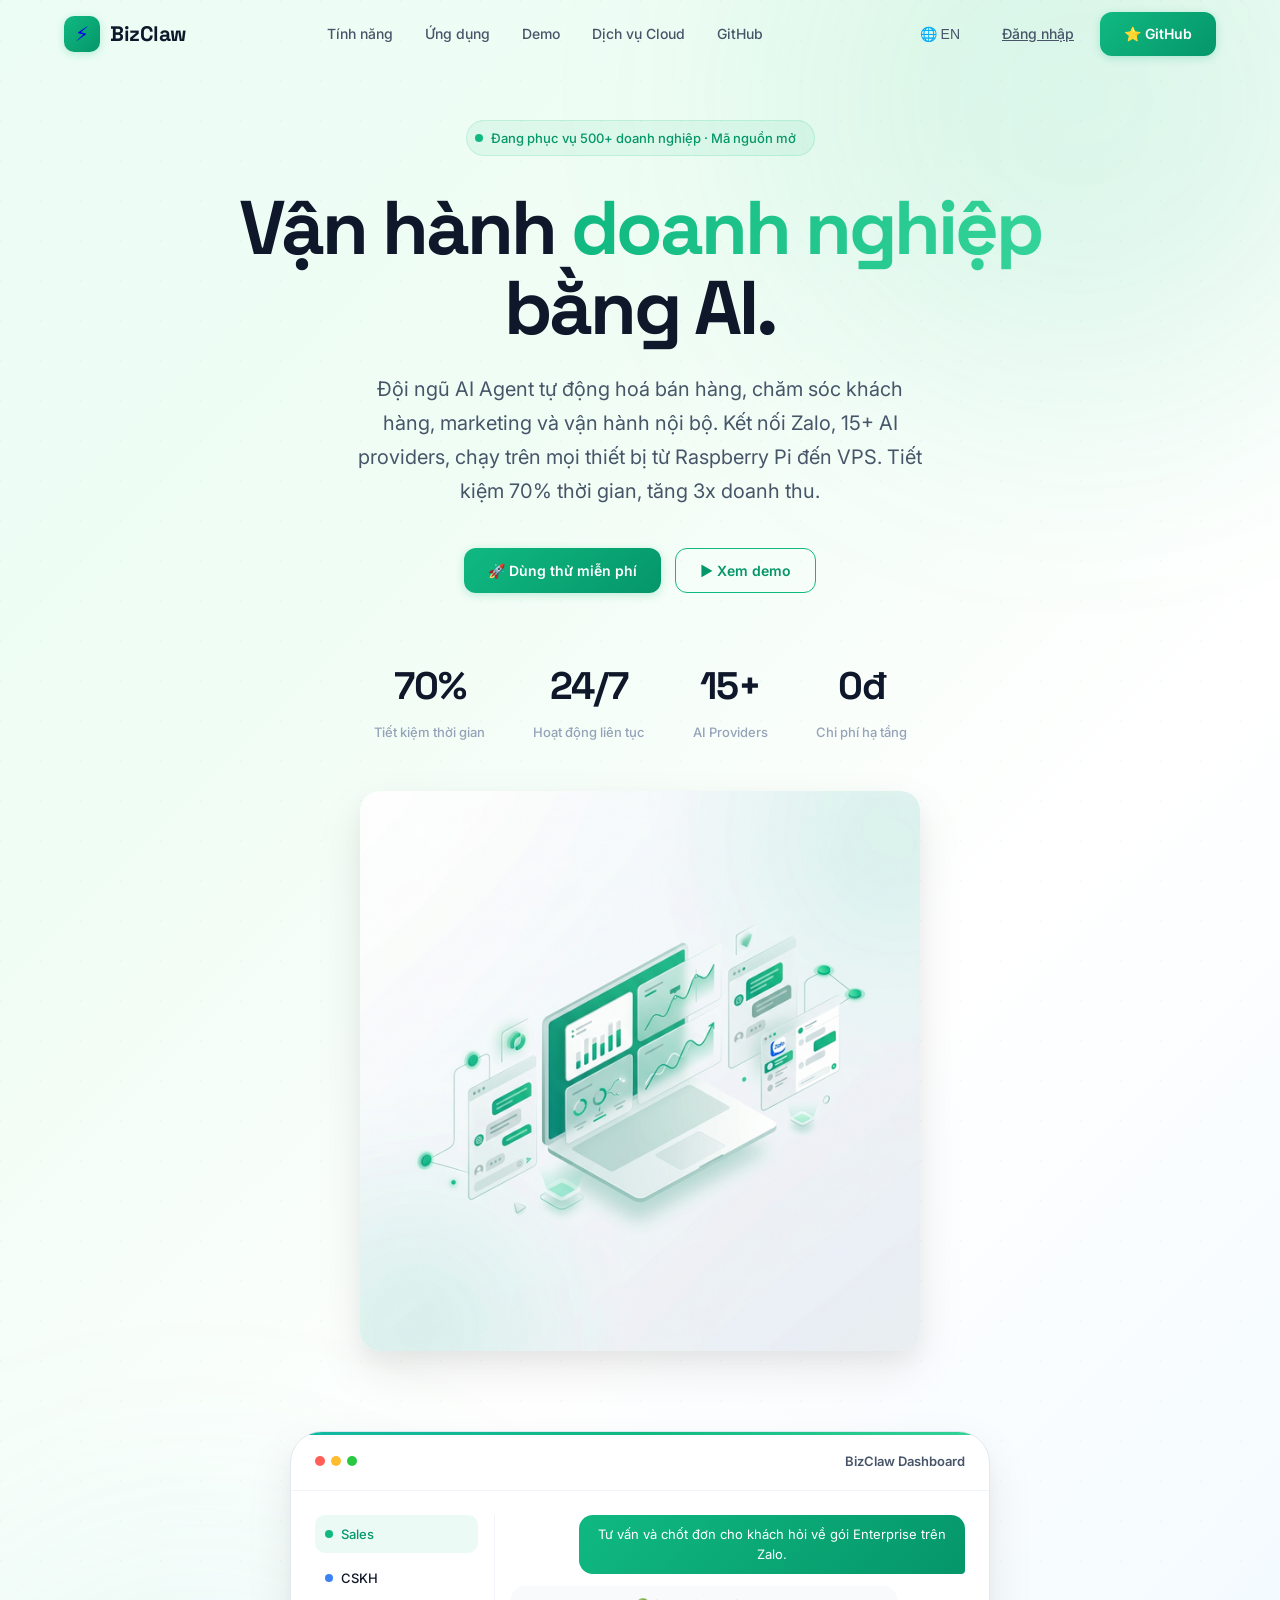
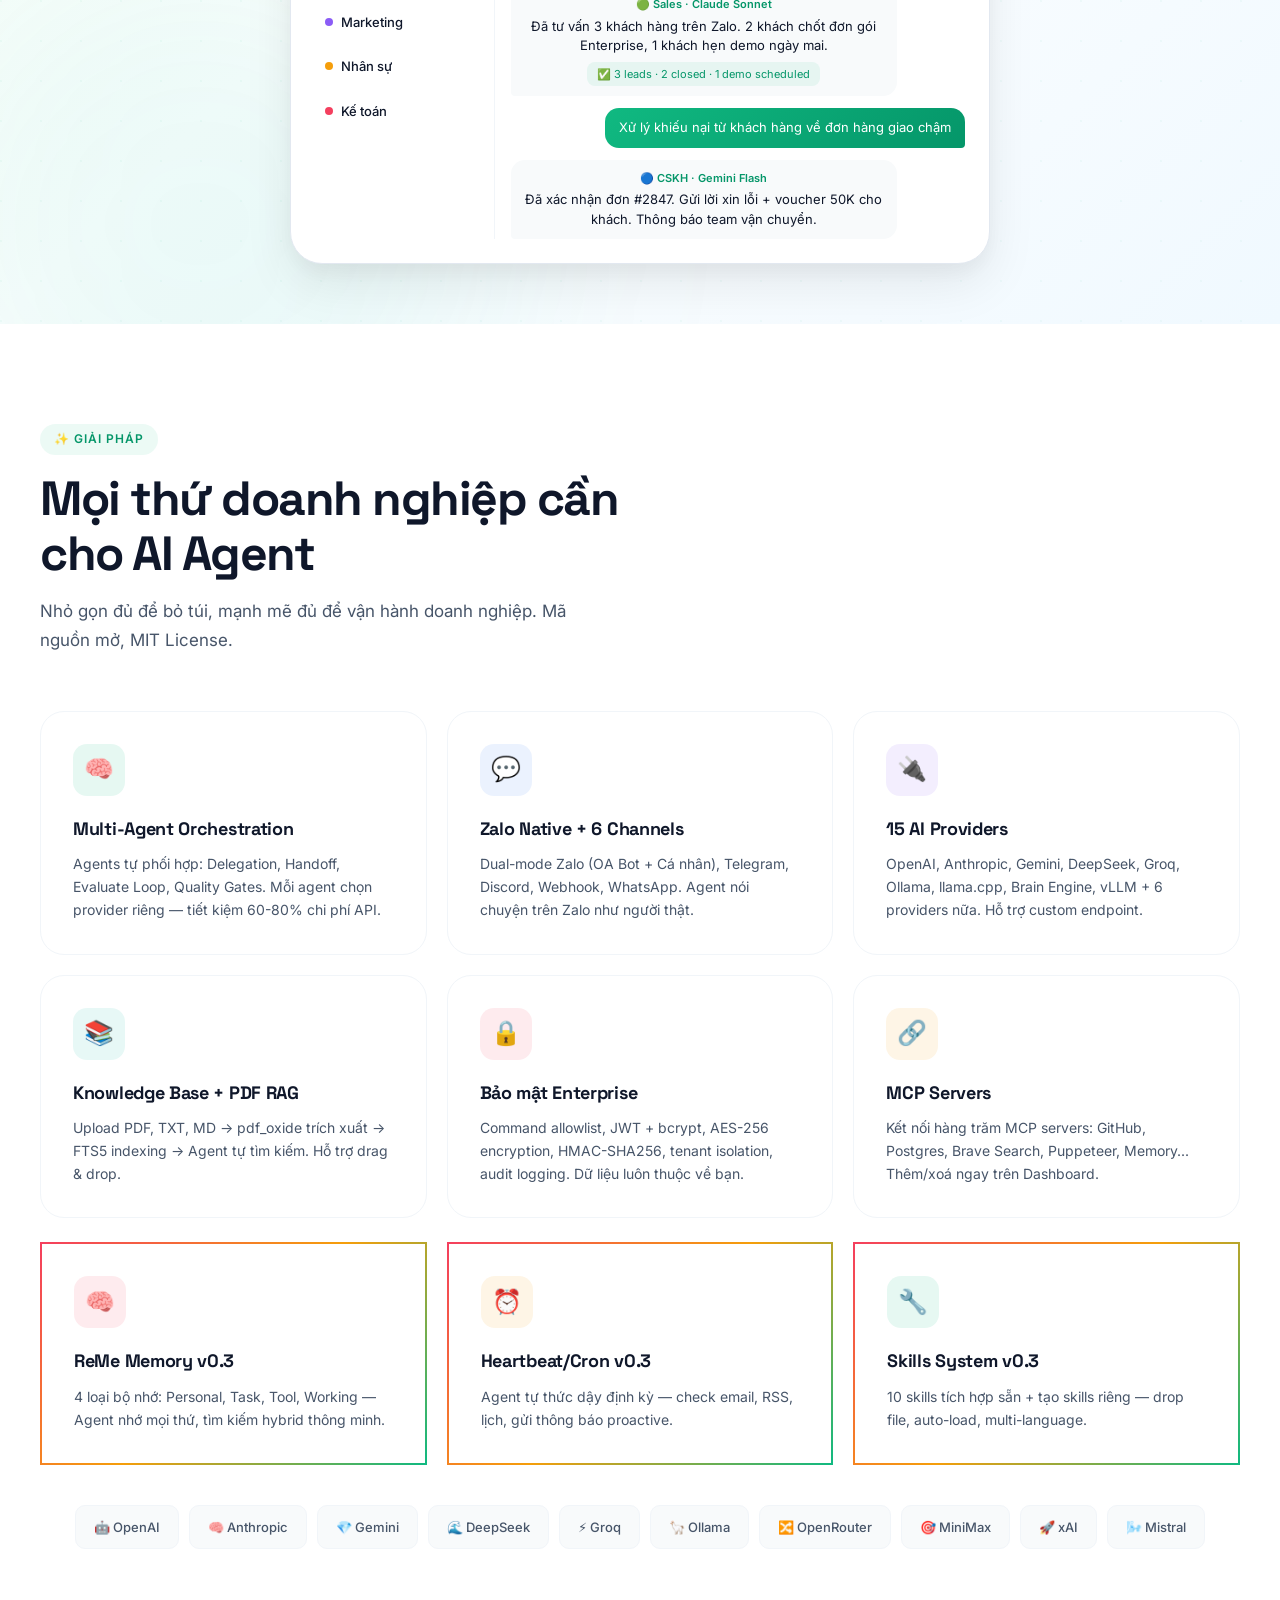
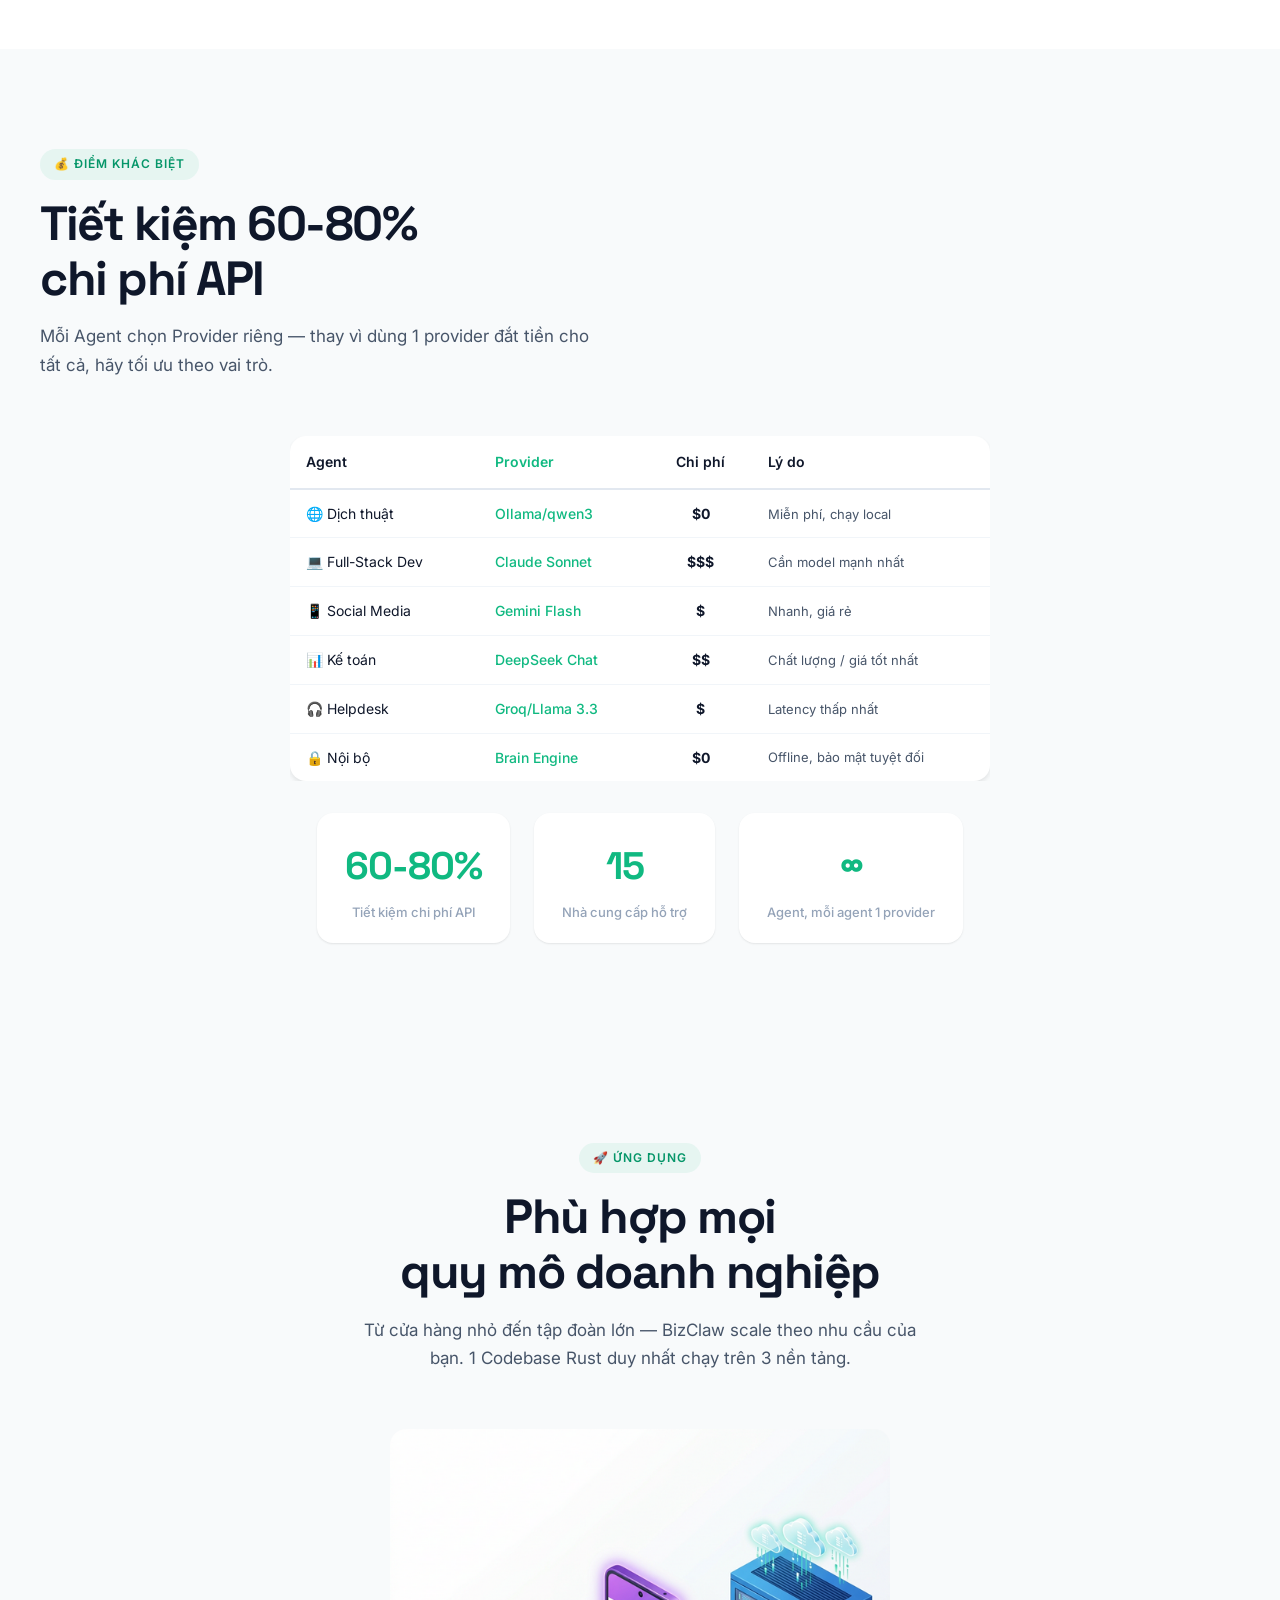
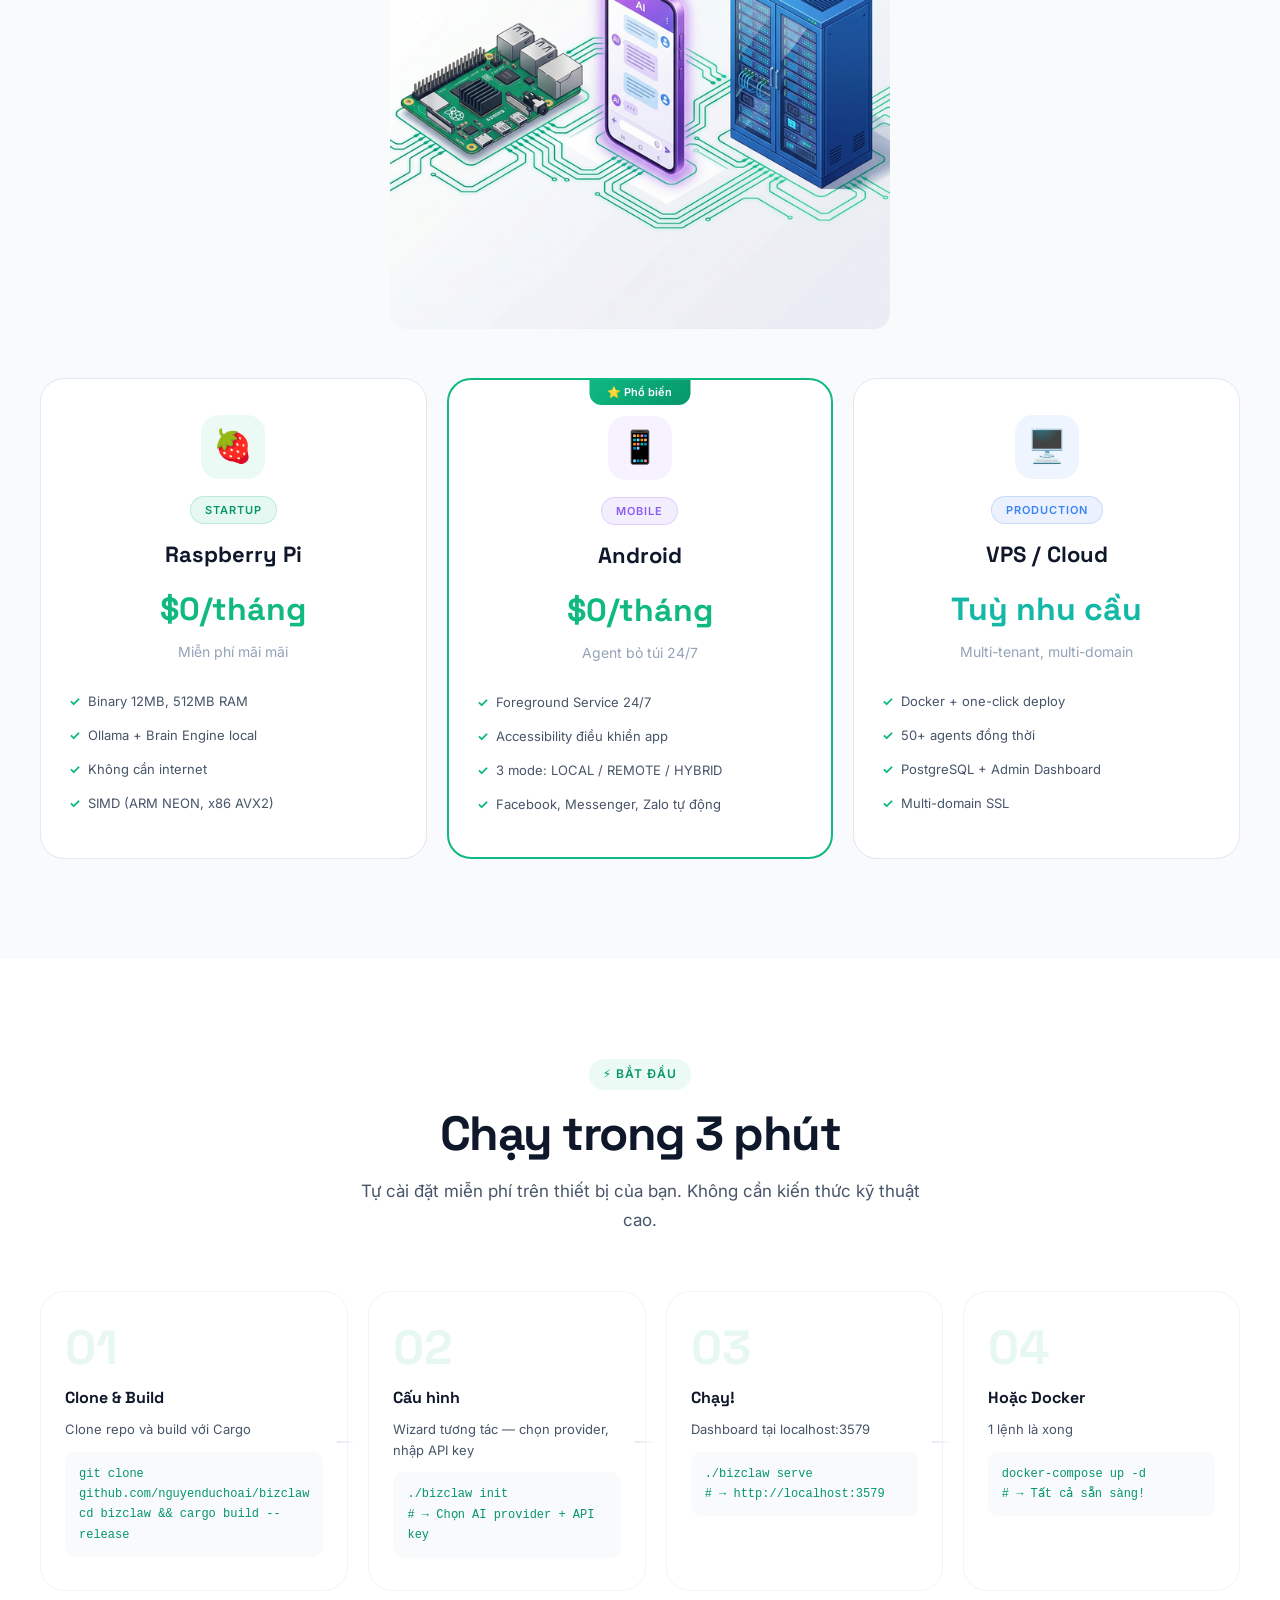
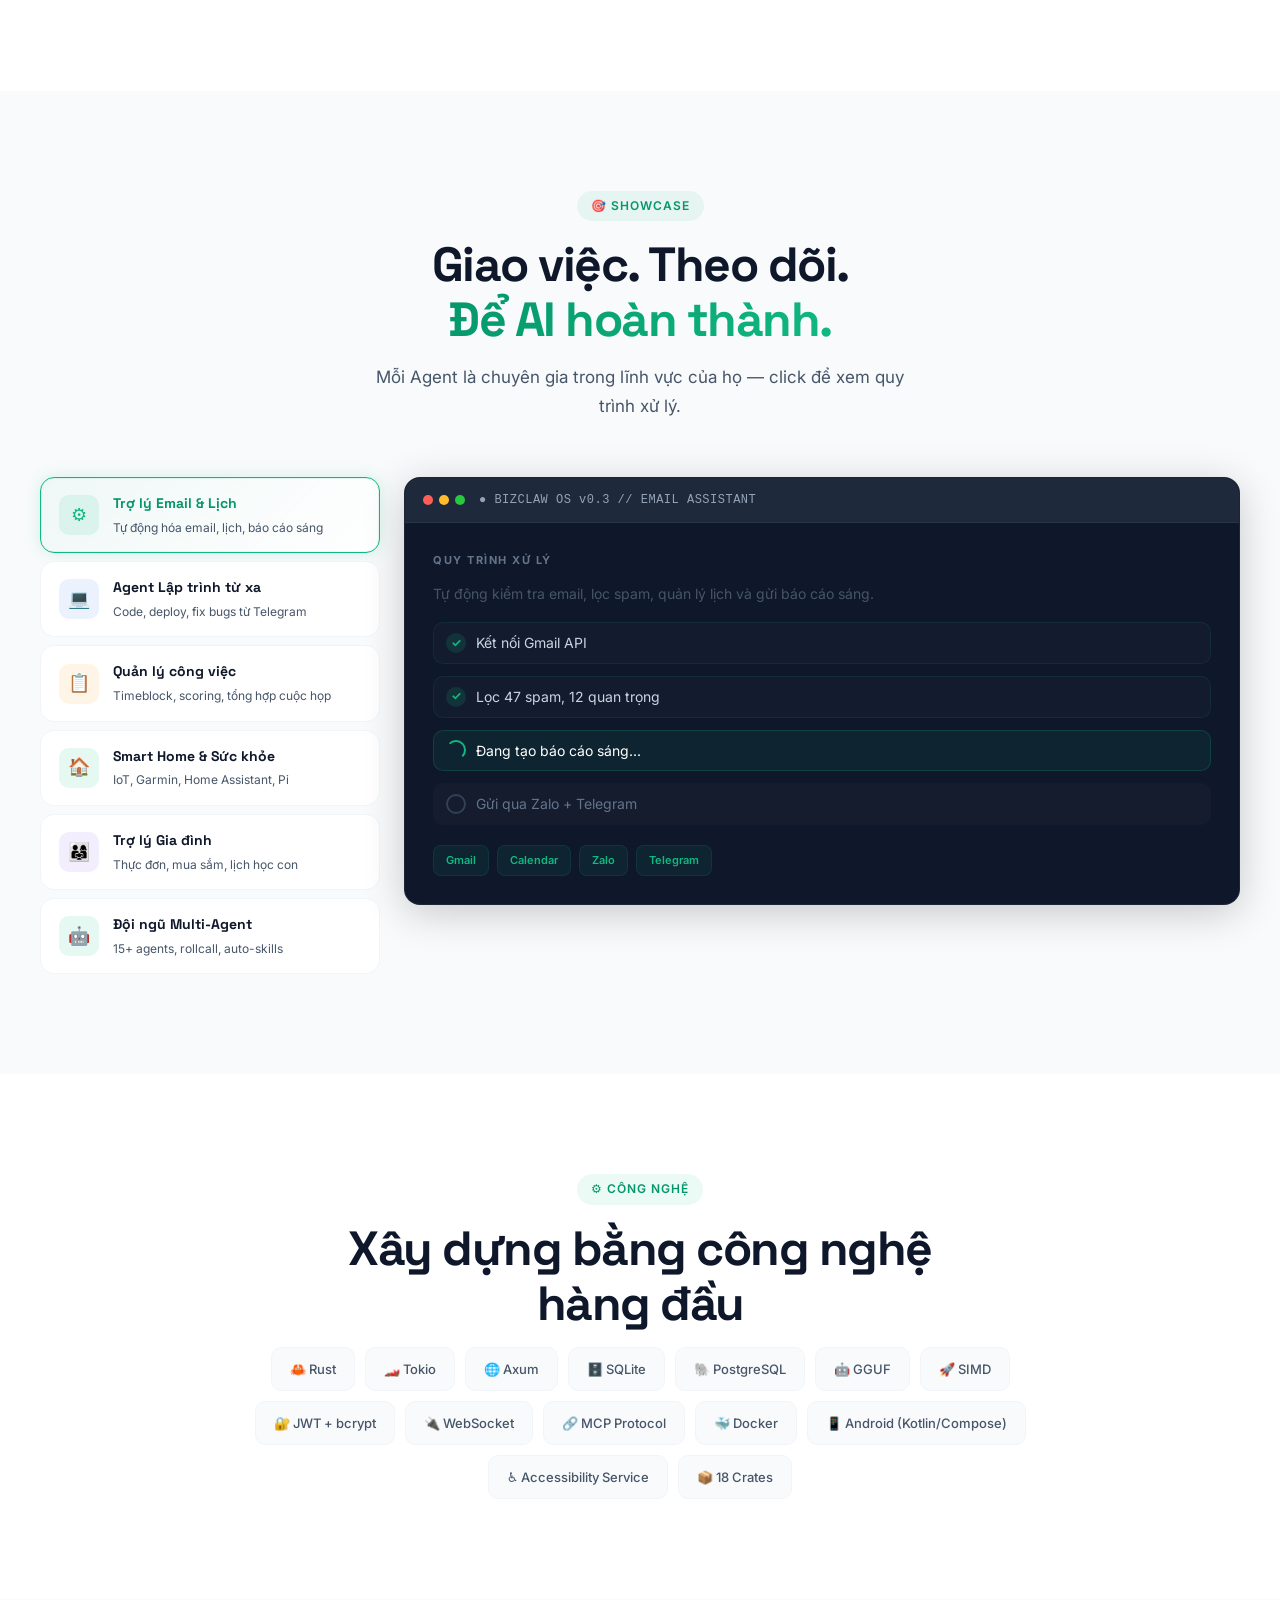
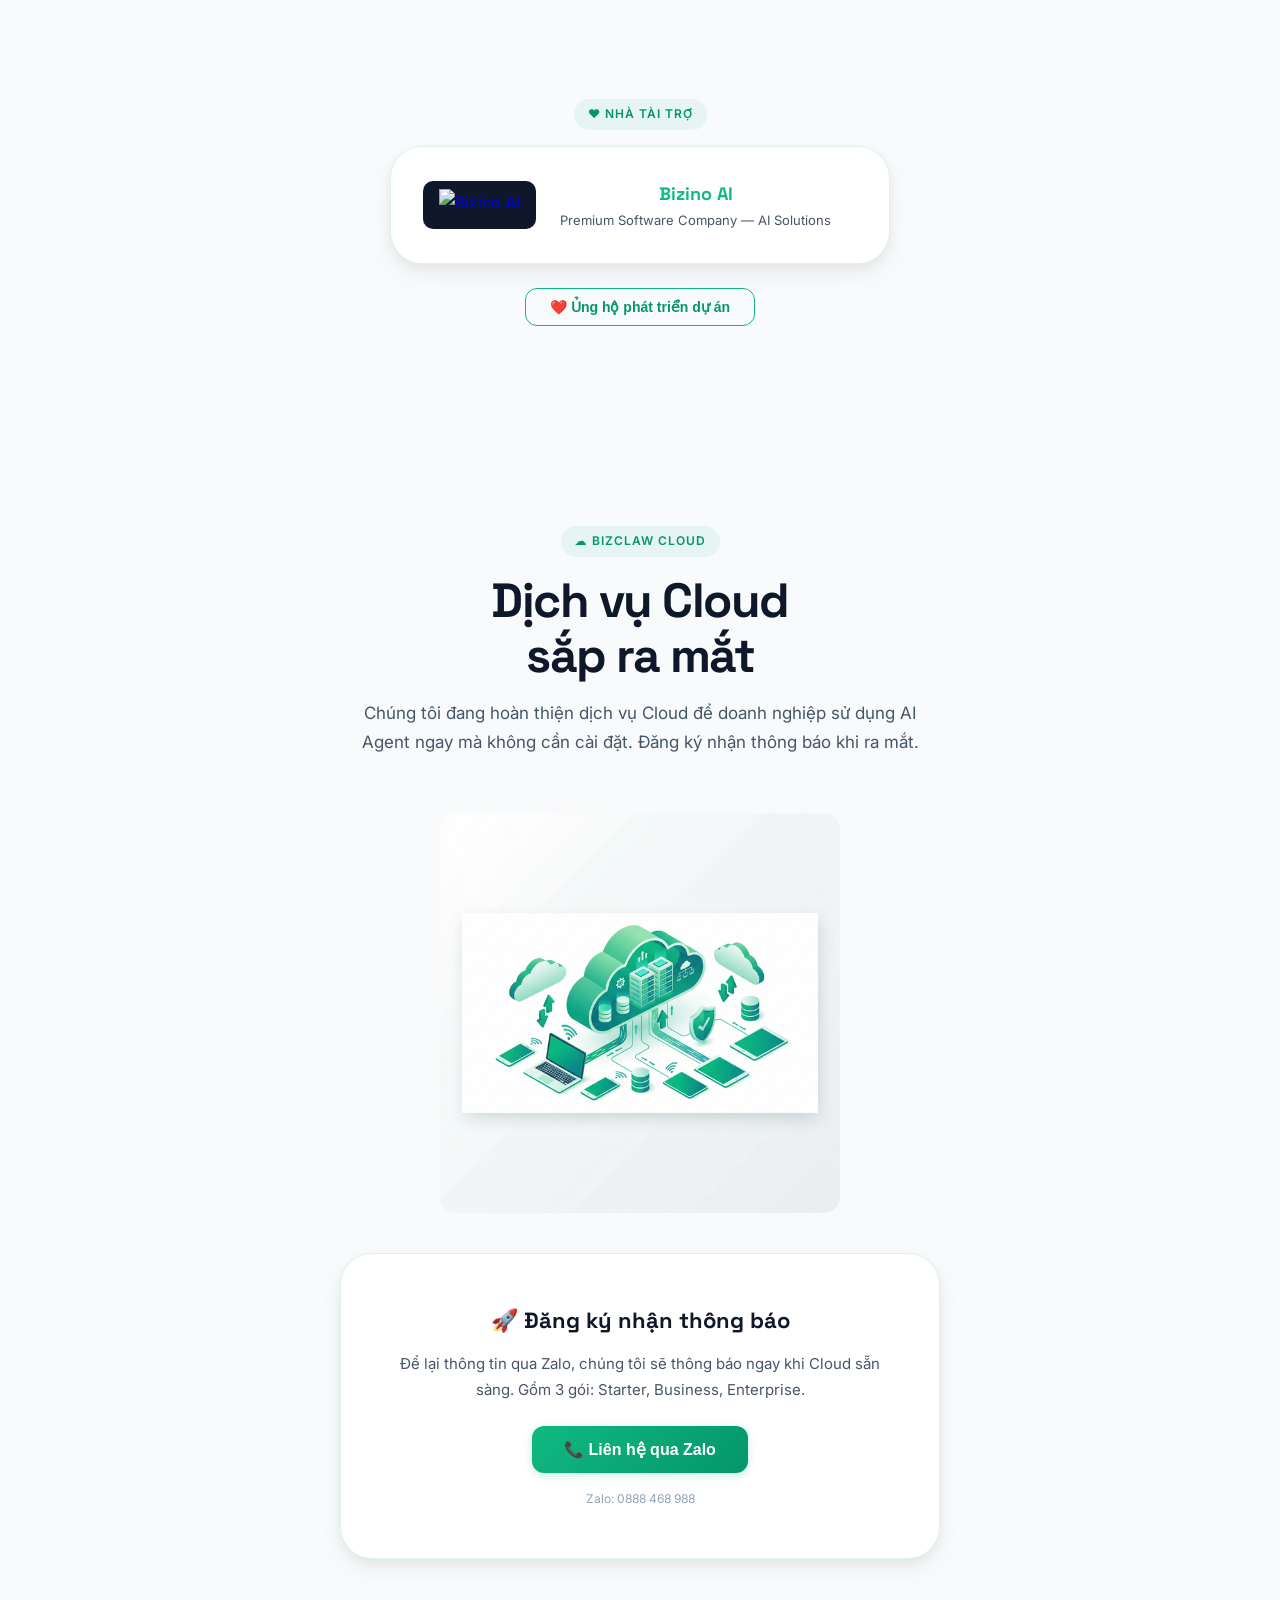
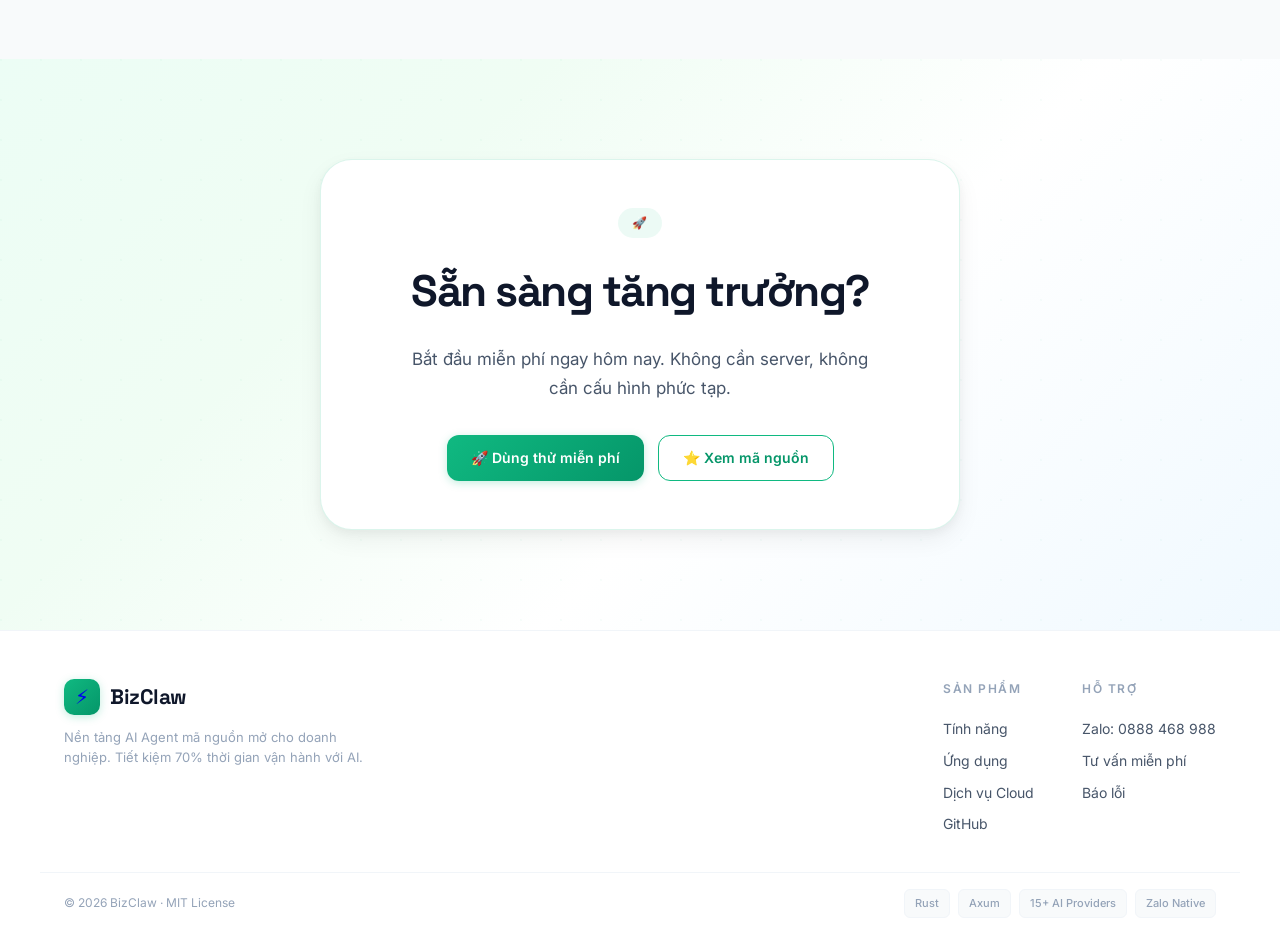
==== commit 4c227836: "🎨 Fix overlay bug + wide images + interactive showcase (Bizino.ai style) - Fix: platform card green " ====
--- a/landing/index.html
+++ b/landing/index.html
@@ -157,6 +157,37 @@
 .step-card p{font-size:13px;color:var(--text2);line-height:1.6}
 .step-code{background:var(--bg2);border-radius:10px;padding:12px 14px;font-family:'SF Mono','Fira Code',monospace;font-size:12px;color:var(--green2);margin-top:12px;line-height:1.7;overflow-x:auto}
 
+/* ─── SHOWCASE INTERACTIVE ─── */
+.showcase-layout{display:grid;grid-template-columns:340px 1fr;gap:24px;align-items:start;margin-top:32px}
+.showcase-tabs{display:flex;flex-direction:column;gap:8px}
+.sc-tab{display:flex;align-items:center;gap:14px;padding:14px 18px;border-radius:14px;border:1px solid var(--border-light);background:var(--card);cursor:pointer;transition:all .3s;user-select:none}
+.sc-tab:hover{border-color:rgba(16,185,129,.25);transform:translateX(4px)}
+.sc-tab.active{border-color:var(--green);box-shadow:0 0 16px rgba(16,185,129,.15),inset 0 0 0 1px rgba(16,185,129,.1);background:linear-gradient(135deg,rgba(16,185,129,.04),var(--card))}
+.sc-tab-icon{width:40px;height:40px;border-radius:10px;display:flex;align-items:center;justify-content:center;font-size:18px;flex-shrink:0}
+.sc-tab-title{font-family:'Space Grotesk',sans-serif;font-weight:700;font-size:14px;margin-bottom:2px}
+.sc-tab.active .sc-tab-title{color:var(--green2)}
+.sc-tab-desc{font-size:12px;color:var(--text2)}
+.showcase-preview{background:#0f172a;border-radius:16px;border:1px solid rgba(255,255,255,.06);overflow:hidden;box-shadow:0 8px 40px rgba(0,0,0,.2)}
+.sc-preview-header{background:#1e293b;padding:12px 18px;display:flex;align-items:center;gap:14px;border-bottom:1px solid rgba(255,255,255,.05)}
+.sc-preview-title{color:#94a3b8;font-size:12px;font-family:'SF Mono','Fira Code',monospace;letter-spacing:.5px}
+.sc-preview-body{padding:28px;min-height:300px;position:relative}
+.sc-panel{display:none;animation:scFadeIn .4s ease}
+.sc-panel.active{display:block}
+@keyframes scFadeIn{from{opacity:0;transform:translateY(8px)}to{opacity:1;transform:translateY(0)}}
+.sc-flow-label{font-size:11px;font-weight:700;color:#64748b;letter-spacing:1.5px;margin-bottom:12px}
+.sc-steps{display:flex;flex-direction:column;gap:12px;margin-bottom:20px}
+.sc-step{display:flex;align-items:center;gap:10px;font-size:14px;color:#64748b;padding:8px 12px;border-radius:10px;background:rgba(255,255,255,.02);border:1px solid transparent;transition:all .3s}
+.sc-step.done{color:#cbd5e1;border-color:rgba(16,185,129,.1)}
+.sc-step.active{color:#fff;background:rgba(16,185,129,.08);border-color:rgba(16,185,129,.2)}
+.sc-check{display:inline-flex;width:20px;height:20px;border-radius:50%;background:rgba(16,185,129,.15);color:#10b981;font-size:12px;align-items:center;justify-content:center;font-weight:700}
+.sc-circle{display:inline-block;width:20px;height:20px;border-radius:50%;border:2px solid #334155}
+.sc-spinner{display:inline-block;width:20px;height:20px;border-radius:50%;border:2px solid transparent;border-top-color:#10b981;border-right-color:#10b981;animation:spin .8s linear infinite}
+@keyframes spin{to{transform:rotate(360deg)}}
+.sc-tools{display:flex;gap:8px;flex-wrap:wrap}
+.sc-tools span{background:rgba(16,185,129,.08);color:#10b981;padding:5px 12px;border-radius:8px;font-size:11px;font-weight:600;border:1px solid rgba(16,185,129,.12)}
+.grad{background:linear-gradient(135deg,var(--green2),var(--green));-webkit-background-clip:text;-webkit-text-fill-color:transparent;background-clip:text}
+@media(max-width:768px){.showcase-layout{grid-template-columns:1fr;gap:16px}.showcase-tabs{flex-direction:row;overflow-x:auto;padding-bottom:8px}.sc-tab{min-width:200px}}
+
 /* ─── CHAT DEMO ─── */
 #agents-demo{background:var(--bg2)}
 .agent-demo-container{background:var(--card);border:1px solid var(--border);border-radius:var(--radius-xl);box-shadow:var(--shadow-xl);overflow:hidden;max-width:800px;margin:0 auto}
@@ -265,10 +296,9 @@
 /* Demo card typing animation */
 @keyframes cursorBlink{0%,100%{border-right-color:transparent}50%{border-right-color:var(--green)}}
 
-/* Platform card shine effect on hover */
-.platform-card::before{content:'';position:absolute;top:-50%;left:-50%;width:200%;height:200%;background:linear-gradient(135deg,transparent 40%,rgba(16,185,129,.03) 50%,transparent 60%);transform:rotate(0deg);transition:transform .6s}
-.platform-card:hover::before{transform:rotate(180deg)}
-.platform-card.featured::before{content:'⭐ Phổ biến'}
+/* Platform card shine effect on hover — uses ::after to avoid conflict with .featured::before label */
+.platform-card::after{content:'';position:absolute;inset:0;border-radius:inherit;background:linear-gradient(135deg,transparent 40%,rgba(16,185,129,.04) 50%,transparent 60%);opacity:0;transition:opacity .4s;pointer-events:none}
+.platform-card:hover::after{opacity:1}
 
 /* Step card connector line */
 .step-card::after{content:'';position:absolute;top:50%;right:-10px;width:20px;height:2px;background:linear-gradient(90deg,var(--border),transparent);pointer-events:none}
@@ -600,72 +630,140 @@
   </div>
 </section>
 
-<!-- SHOWCASE -->
+<!-- SHOWCASE — Interactive 2-column layout inspired by bizino.ai -->
 <section id="showcase" style="background:var(--bg2)">
   <div class="container">
-    <div class="section-tag" data-vi="🎯 Showcase" data-en="🎯 Showcase">🎯 Showcase</div>
-    <div class="section-title" data-vi="Những gì BizClaw<br>có thể làm" data-en="What BizClaw<br>can do">Những gì BizClaw<br>có thể làm</div>
-    <div class="section-desc" data-vi="Từ tự động hóa email đến quản lý đội ngũ AI agent — mọi thứ đều có thể." data-en="From email automation to managing AI agent teams — anything is possible.">Từ tự động hóa email đến quản lý đội ngũ AI agent — mọi thứ đều có thể.</div>
-    <div class="features-grid" style="grid-template-columns:repeat(3,1fr)">
-      <div class="feature-card fade-up" style="--i:0">
-        <span class="pf-tag pf-tag-green" data-vi="⚙️ TỰ ĐỘNG HÓA" data-en="⚙️ AUTOMATION">⚙️ TỰ ĐỘNG HÓA</span>
-        <h3 data-vi="Trợ lý Email & Lịch thông minh" data-en="Smart Email & Calendar Assistant">Trợ lý Email & Lịch thông minh</h3>
-        <ul style="list-style:none;padding:0;margin:8px 0 0;font-size:13px;color:var(--text2);line-height:2">
-          <li data-vi="→ Kiểm tra email, lọc spam tự động" data-en="→ Check email, auto-filter spam">→ Kiểm tra email, lọc spam tự động</li>
-          <li data-vi="→ Quản lý lịch, giải quyết xung đột" data-en="→ Manage calendar, resolve conflicts">→ Quản lý lịch, giải quyết xung đột</li>
-          <li data-vi="→ Gửi báo cáo sáng: thời tiết, cuộc họp, việc cần làm" data-en="→ Morning report: weather, meetings, tasks">→ Gửi báo cáo sáng: thời tiết, cuộc họp, việc cần làm</li>
-          <li data-vi="→ Check-in chuyến bay, chọn ghế cửa sổ" data-en="→ Check-in flights, pick window seat">→ Check-in chuyến bay, chọn ghế cửa sổ</li>
-        </ul>
-      </div>
-      <div class="feature-card fade-up" style="--i:1">
-        <span class="pf-tag pf-tag-blue" data-vi="💻 DEVELOPER" data-en="💻 DEVELOPER">💻 DEVELOPER</span>
-        <h3 data-vi="Agent Lập trình từ xa" data-en="Remote Coding Agent">Agent Lập trình từ xa</h3>
-        <ul style="list-style:none;padding:0;margin:8px 0 0;font-size:13px;color:var(--text2);line-height:2">
-          <li data-vi="→ Build website từ Telegram trong khi nằm xem Netflix" data-en="→ Build websites from Telegram while watching Netflix">→ Build website từ Telegram trong khi nằm xem Netflix</li>
-          <li data-vi="→ Tạo GitHub issues, refactor PRs từ code review" data-en="→ Create GitHub issues, refactor PRs from code review">→ Tạo GitHub issues, refactor PRs từ code review</li>
-          <li data-vi="→ Review logs, fix lỗi deploy, auto-redeploy" data-en="→ Review logs, fix deploy bugs, auto-redeploy">→ Review logs, fix lỗi deploy, auto-redeploy</li>
-          <li data-vi="→ Code agents chạy xuyên đêm khi bạn ngủ" data-en="→ Code agents run overnight while you sleep">→ Code agents chạy xuyên đêm khi bạn ngủ</li>
-        </ul>
-      </div>
-      <div class="feature-card fade-up" style="--i:2">
-        <span class="pf-tag" style="background:rgba(245,158,11,.08);color:#f59e0b;border-color:rgba(245,158,11,.15)" data-vi="📋 NĂNG SUẤT" data-en="📋 PRODUCTIVITY">📋 NĂNG SUẤT</span>
-        <h3 data-vi="Quản lý công việc thông minh" data-en="Smart Task Management">Quản lý công việc thông minh</h3>
-        <ul style="list-style:none;padding:0;margin:8px 0 0;font-size:13px;color:var(--text2);line-height:2">
-          <li data-vi="→ Timeblock tasks trong calendar theo mức ưu tiên" data-en="→ Timeblock tasks in calendar by priority">→ Timeblock tasks trong calendar theo mức ưu tiên</li>
-          <li data-vi="→ Chấm điểm công việc theo urgency & importance" data-en="→ Score tasks by urgency & importance">→ Chấm điểm công việc theo urgency & importance</li>
-          <li data-vi="→ Tóm tắt 122 slides Google cho cuộc họp" data-en="→ Summarize 122 Google slides for meeting">→ Tóm tắt 122 slides Google cho cuộc họp</li>
-          <li data-vi="→ Xóa 10,000 email trong ngày đầu tiên" data-en="→ Delete 10,000 emails on day one">→ Xóa 10,000 email trong ngày đầu tiên</li>
-        </ul>
-      </div>
-      <div class="feature-card fade-up" style="--i:3">
-        <span class="pf-tag pf-tag-green" data-vi="🏠 SMART HOME" data-en="🏠 SMART HOME">🏠 SMART HOME</span>
-        <h3 data-vi="Nhà thông minh & Sức khỏe" data-en="Smart Home & Health">Nhà thông minh & Sức khỏe</h3>
-        <ul style="list-style:none;padding:0;margin:8px 0 0;font-size:13px;color:var(--text2);line-height:2">
-          <li data-vi="→ Kết nối Garmin, WHOOP — theo dõi sức khỏe" data-en="→ Connect Garmin, WHOOP — health tracking">→ Kết nối Garmin, WHOOP — theo dõi sức khỏe</li>
-          <li data-vi="→ Chạy trên Raspberry Pi với Cloudflare tunnel" data-en="→ Run on Raspberry Pi with Cloudflare tunnel">→ Chạy trên Raspberry Pi với Cloudflare tunnel</li>
-          <li data-vi="→ Điều khiển Home Assistant qua chat" data-en="→ Control Home Assistant via chat">→ Điều khiển Home Assistant qua chat</li>
-          <li data-vi="→ Theo dõi bạn và nhắn tin nếu im lặng quá lâu" data-en="→ Monitor you and text if silent too long">→ Theo dõi bạn và nhắn tin nếu im lặng quá lâu</li>
-        </ul>
-      </div>
-      <div class="feature-card fade-up" style="--i:4">
-        <span class="pf-tag" style="background:rgba(139,92,246,.08);color:#8b5cf6;border-color:rgba(139,92,246,.15)" data-vi="👨‍👩‍👧 GIA ĐÌNH" data-en="👨‍👩‍👧 FAMILY">👨‍👩‍👧 GIA ĐÌNH</span>
-        <h3 data-vi="Trợ lý Gia đình" data-en="Family Assistant">Trợ lý Gia đình</h3>
-        <ul style="list-style:none;padding:0;margin:8px 0 0;font-size:13px;color:var(--text2);line-height:2">
-          <li data-vi="→ Lên thực đơn tuần trong Notion (365 ngày)" data-en="→ Weekly meal plans in Notion (365 days)">→ Lên thực đơn tuần trong Notion (365 ngày)</li>
-          <li data-vi="→ Danh sách mua sắm theo cửa hàng & kệ hàng" data-en="→ Shopping lists by store & aisle">→ Danh sách mua sắm theo cửa hàng & kệ hàng</li>
-          <li data-vi="→ Thông báo lịch kiểm tra của con" data-en="→ Kids' exam schedule notifications">→ Thông báo lịch kiểm tra của con</li>
-          <li data-vi="→ Dự báo thời tiết để gợi ý nấu nướng" data-en="→ Weather forecast for cooking suggestions">→ Dự báo thời tiết để gợi ý nấu nướng</li>
-        </ul>
-      </div>
-      <div class="feature-card fade-up" style="--i:5;border:2px solid var(--green);box-shadow:0 0 20px rgba(16,185,129,.1)">
-        <span class="pf-tag pf-tag-green">🤖 MULTI-AGENT</span>
-        <h3 data-vi="Đội ngũ AI Agent" data-en="AI Agent Team">Đội ngũ AI Agent</h3>
-        <ul style="list-style:none;padding:0;margin:8px 0 0;font-size:13px;color:var(--text2);line-height:2">
-          <li data-vi="→ 15+ agents trên 1 VPS, rollcall hàng ngày" data-en="→ 15+ agents on 1 VPS, daily rollcall">→ 15+ agents trên 1 VPS, rollcall hàng ngày</li>
-          <li data-vi="→ 4 agents cho solo founder: Strategy, Dev, Marketing, Business" data-en="→ 4 agents for solo founder: Strategy, Dev, Marketing, Business">→ 4 agents cho solo founder: Strategy, Dev, Marketing, Business</li>
-          <li data-vi="→ Sub-agents chạy research qua đêm" data-en="→ Sub-agents run research overnight">→ Sub-agents chạy research qua đêm</li>
-          <li data-vi="→ Agents tự cập nhật, tự tạo skills mới" data-en="→ Agents auto-update, auto-create new skills">→ Agents tự cập nhật, tự tạo skills mới</li>
-        </ul>
+    <div class="section-center">
+      <div class="section-tag" data-vi="🎯 Showcase" data-en="🎯 Showcase">🎯 Showcase</div>
+      <div class="section-title" data-vi="Giao việc. Theo dõi.<br><span class='grad'>Để AI hoàn thành.</span>" data-en="Assign tasks. Monitor.<br><span class='grad'>Let AI finish.</span>">Giao việc. Theo dõi.<br><span class="grad">Để AI hoàn thành.</span></div>
+      <div class="section-desc" data-vi="Mỗi Agent là chuyên gia trong lĩnh vực của họ — click để xem quy trình xử lý." data-en="Each Agent is an expert in their field — click to see the workflow.">Mỗi Agent là chuyên gia trong lĩnh vực của họ — click để xem quy trình xử lý.</div>
+    </div>
+    <div class="showcase-layout fade-up" style="--i:0">
+      <!-- LEFT: Tabs -->
+      <div class="showcase-tabs">
+        <div class="sc-tab active" onclick="showCase(0)">
+          <div class="sc-tab-icon" style="background:rgba(16,185,129,.1);color:#10b981">⚙️</div>
+          <div>
+            <div class="sc-tab-title" data-vi="Trợ lý Email & Lịch" data-en="Email & Calendar Assistant">Trợ lý Email & Lịch</div>
+            <div class="sc-tab-desc" data-vi="Tự động hóa email, lịch, báo cáo sáng" data-en="Automate email, calendar, morning reports">Tự động hóa email, lịch, báo cáo sáng</div>
+          </div>
+        </div>
+        <div class="sc-tab" onclick="showCase(1)">
+          <div class="sc-tab-icon" style="background:rgba(59,130,246,.1);color:#3b82f6">💻</div>
+          <div>
+            <div class="sc-tab-title" data-vi="Agent Lập trình từ xa" data-en="Remote Coding Agent">Agent Lập trình từ xa</div>
+            <div class="sc-tab-desc" data-vi="Code, deploy, fix bugs từ Telegram" data-en="Code, deploy, fix bugs from Telegram">Code, deploy, fix bugs từ Telegram</div>
+          </div>
+        </div>
+        <div class="sc-tab" onclick="showCase(2)">
+          <div class="sc-tab-icon" style="background:rgba(245,158,11,.1);color:#f59e0b">📋</div>
+          <div>
+            <div class="sc-tab-title" data-vi="Quản lý công việc" data-en="Task Management">Quản lý công việc</div>
+            <div class="sc-tab-desc" data-vi="Timeblock, scoring, tổng hợp cuộc họp" data-en="Timeblock, scoring, meeting summaries">Timeblock, scoring, tổng hợp cuộc họp</div>
+          </div>
+        </div>
+        <div class="sc-tab" onclick="showCase(3)">
+          <div class="sc-tab-icon" style="background:rgba(16,185,129,.1);color:#10b981">🏠</div>
+          <div>
+            <div class="sc-tab-title" data-vi="Smart Home & Sức khỏe" data-en="Smart Home & Health">Smart Home & Sức khỏe</div>
+            <div class="sc-tab-desc" data-vi="IoT, Garmin, Home Assistant, Pi" data-en="IoT, Garmin, Home Assistant, Pi">IoT, Garmin, Home Assistant, Pi</div>
+          </div>
+        </div>
+        <div class="sc-tab" onclick="showCase(4)">
+          <div class="sc-tab-icon" style="background:rgba(139,92,246,.1);color:#8b5cf6">👨‍👩‍👧</div>
+          <div>
+            <div class="sc-tab-title" data-vi="Trợ lý Gia đình" data-en="Family Assistant">Trợ lý Gia đình</div>
+            <div class="sc-tab-desc" data-vi="Thực đơn, mua sắm, lịch học con" data-en="Meal plans, shopping, kids' schedule">Thực đơn, mua sắm, lịch học con</div>
+          </div>
+        </div>
+        <div class="sc-tab" onclick="showCase(5)">
+          <div class="sc-tab-icon" style="background:rgba(16,185,129,.1);color:#10b981">🤖</div>
+          <div>
+            <div class="sc-tab-title" data-vi="Đội ngũ Multi-Agent" data-en="Multi-Agent Team">Đội ngũ Multi-Agent</div>
+            <div class="sc-tab-desc" data-vi="15+ agents, rollcall, auto-skills" data-en="15+ agents, rollcall, auto-skills">15+ agents, rollcall, auto-skills</div>
+          </div>
+        </div>
+      </div>
+      <!-- RIGHT: Preview Panel -->
+      <div class="showcase-preview">
+        <div class="sc-preview-header">
+          <div class="demo-dots"><span></span><span></span><span></span></div>
+          <span class="sc-preview-title">● BIZCLAW OS v0.3 // <span id="sc-agent-name">EMAIL ASSISTANT</span></span>
+        </div>
+        <div class="sc-preview-body" id="sc-preview-body">
+          <!-- Panel 0: Email -->
+          <div class="sc-panel active" data-panel="0">
+            <div class="sc-flow-label" data-vi="QUY TRÌNH XỬ LÝ" data-en="PROCESS FLOW">QUY TRÌNH XỬ LÝ</div>
+            <p style="font-size:14px;color:var(--text2);margin-bottom:16px" data-vi="Tự động kiểm tra email, lọc spam, quản lý lịch và gửi báo cáo sáng." data-en="Auto-check email, filter spam, manage calendar and send morning reports.">Tự động kiểm tra email, lọc spam, quản lý lịch và gửi báo cáo sáng.</p>
+            <div class="sc-steps">
+              <div class="sc-step done"><span class="sc-check">✓</span> <span data-vi="Kết nối Gmail API" data-en="Connect Gmail API">Kết nối Gmail API</span></div>
+              <div class="sc-step done"><span class="sc-check">✓</span> <span data-vi="Lọc 47 spam, 12 quan trọng" data-en="Filter 47 spam, 12 important">Lọc 47 spam, 12 quan trọng</span></div>
+              <div class="sc-step active"><span class="sc-spinner"></span> <span data-vi="Đang tạo báo cáo sáng..." data-en="Creating morning report...">Đang tạo báo cáo sáng...</span></div>
+              <div class="sc-step"><span class="sc-circle"></span> <span data-vi="Gửi qua Zalo + Telegram" data-en="Send via Zalo + Telegram">Gửi qua Zalo + Telegram</span></div>
+            </div>
+            <div class="sc-tools"><span>Gmail</span><span>Calendar</span><span>Zalo</span><span>Telegram</span></div>
+          </div>
+          <!-- Panel 1: Dev -->
+          <div class="sc-panel" data-panel="1">
+            <div class="sc-flow-label" data-vi="QUY TRÌNH XỬ LÝ" data-en="PROCESS FLOW">QUY TRÌNH XỬ LÝ</div>
+            <p style="font-size:14px;color:var(--text2);margin-bottom:16px" data-vi="Build website từ tin nhắn Telegram, push code, auto-deploy." data-en="Build website from Telegram message, push code, auto-deploy.">Build website từ tin nhắn Telegram, push code, auto-deploy.</p>
+            <div class="sc-steps">
+              <div class="sc-step done"><span class="sc-check">✓</span> <span data-vi="Nhận yêu cầu từ Telegram" data-en="Receive request from Telegram">Nhận yêu cầu từ Telegram</span></div>
+              <div class="sc-step done"><span class="sc-check">✓</span> <span data-vi="Clone repo, tạo branch feature" data-en="Clone repo, create feature branch">Clone repo, tạo branch feature</span></div>
+              <div class="sc-step done"><span class="sc-check">✓</span> <span data-vi="Code 347 dòng, 12 files changed" data-en="Code 347 lines, 12 files changed">Code 347 dòng, 12 files changed</span></div>
+              <div class="sc-step active"><span class="sc-spinner"></span> <span data-vi="Đang chạy tests + deploy..." data-en="Running tests + deploy...">Đang chạy tests + deploy...</span></div>
+            </div>
+            <div class="sc-tools"><span>GitHub</span><span>Claude Sonnet</span><span>Docker</span><span>Vercel</span></div>
+          </div>
+          <!-- Panel 2: Productivity -->
+          <div class="sc-panel" data-panel="2">
+            <div class="sc-flow-label" data-vi="QUY TRÌNH XỬ LÝ" data-en="PROCESS FLOW">QUY TRÌNH XỬ LÝ</div>
+            <p style="font-size:14px;color:var(--text2);margin-bottom:16px" data-vi="Quản lý công việc thông minh: scoring, timeblock, tổng hợp." data-en="Smart task management: scoring, timeblock, summaries.">Quản lý công việc thông minh: scoring, timeblock, tổng hợp.</p>
+            <div class="sc-steps">
+              <div class="sc-step done"><span class="sc-check">✓</span> <span data-vi="Chấm điểm 23 tasks (urgency × importance)" data-en="Score 23 tasks (urgency × importance)">Chấm điểm 23 tasks (urgency × importance)</span></div>
+              <div class="sc-step done"><span class="sc-check">✓</span> <span data-vi="Timeblock vào Google Calendar" data-en="Timeblock into Google Calendar">Timeblock vào Google Calendar</span></div>
+              <div class="sc-step active"><span class="sc-spinner"></span> <span data-vi="Tóm tắt 122 slides cho meeting 2pm..." data-en="Summarizing 122 slides for 2pm meeting...">Tóm tắt 122 slides cho meeting 2pm...</span></div>
+              <div class="sc-step"><span class="sc-circle"></span> <span data-vi="Xóa 10,000 email cũ" data-en="Delete 10,000 old emails">Xóa 10,000 email cũ</span></div>
+            </div>
+            <div class="sc-tools"><span>Google Calendar</span><span>Notion</span><span>Gemini Flash</span></div>
+          </div>
+          <!-- Panel 3: Smart Home -->
+          <div class="sc-panel" data-panel="3">
+            <div class="sc-flow-label" data-vi="QUY TRÌNH XỬ LÝ" data-en="PROCESS FLOW">QUY TRÌNH XỬ LÝ</div>
+            <p style="font-size:14px;color:var(--text2);margin-bottom:16px" data-vi="Kết nối IoT, theo dõi sức khỏe, điều khiển nhà thông minh." data-en="Connect IoT, health tracking, smart home control.">Kết nối IoT, theo dõi sức khỏe, điều khiển nhà thông minh.</p>
+            <div class="sc-steps">
+              <div class="sc-step done"><span class="sc-check">✓</span> <span data-vi="Sync Garmin: HR 72bpm, Sleep 7h12m" data-en="Sync Garmin: HR 72bpm, Sleep 7h12m">Sync Garmin: HR 72bpm, Sleep 7h12m</span></div>
+              <div class="sc-step done"><span class="sc-check">✓</span> <span data-vi="Bật đèn phòng khách, 24°C" data-en="Turn on living room light, 24°C">Bật đèn phòng khách, 24°C</span></div>
+              <div class="sc-step active"><span class="sc-spinner"></span> <span data-vi="Đang check camera an ninh..." data-en="Checking security cameras...">Đang check camera an ninh...</span></div>
+              <div class="sc-step"><span class="sc-circle"></span> <span data-vi="Gửi nhắc uống nước 2h/lần" data-en="Send water reminder every 2h">Gửi nhắc uống nước 2h/lần</span></div>
+            </div>
+            <div class="sc-tools"><span>Home Assistant</span><span>Garmin</span><span>Raspberry Pi</span></div>
+          </div>
+          <!-- Panel 4: Family -->
+          <div class="sc-panel" data-panel="4">
+            <div class="sc-flow-label" data-vi="QUY TRÌNH XỬ LÝ" data-en="PROCESS FLOW">QUY TRÌNH XỬ LÝ</div>
+            <p style="font-size:14px;color:var(--text2);margin-bottom:16px" data-vi="Quản lý gia đình: thực đơn, mua sắm, lịch học." data-en="Family management: meal plans, shopping, school schedule.">Quản lý gia đình: thực đơn, mua sắm, lịch học.</p>
+            <div class="sc-steps">
+              <div class="sc-step done"><span class="sc-check">✓</span> <span data-vi="Lên thực đơn thứ 2-7 (cân bằng dinh dưỡng)" data-en="Plan Mon-Sat menu (balanced nutrition)">Lên thực đơn thứ 2-7 (cân bằng dinh dưỡng)</span></div>
+              <div class="sc-step done"><span class="sc-check">✓</span> <span data-vi="Danh sách mua sắm → CoopMart (kệ 3, 7, 12)" data-en="Shopping list → CoopMart (aisle 3, 7, 12)">Danh sách mua sắm → CoopMart (kệ 3, 7, 12)</span></div>
+              <div class="sc-step active"><span class="sc-spinner"></span> <span data-vi="Đang nhắc: Kiểm tra Toán con Bi ngày mai..." data-en="Reminder: Bi's Math test tomorrow...">Đang nhắc: Kiểm tra Toán con Bi ngày mai...</span></div>
+              <div class="sc-step"><span class="sc-circle"></span> <span data-vi="Dự báo: mưa → gợi ý nấu lẩu" data-en="Forecast: rain → suggest hot pot">Dự báo: mưa → gợi ý nấu lẩu</span></div>
+            </div>
+            <div class="sc-tools"><span>Notion</span><span>Weather API</span><span>Zalo</span></div>
+          </div>
+          <!-- Panel 5: Multi-Agent -->
+          <div class="sc-panel" data-panel="5">
+            <div class="sc-flow-label" data-vi="QUY TRÌNH XỬ LÝ" data-en="PROCESS FLOW">QUY TRÌNH XỬ LÝ</div>
+            <p style="font-size:14px;color:var(--text2);margin-bottom:16px" data-vi="Điều phối 15+ agents, mỗi agent có vai trò và provider riêng." data-en="Orchestrate 15+ agents, each with its own role and provider.">Điều phối 15+ agents, mỗi agent có vai trò và provider riêng.</p>
+            <div class="sc-steps">
+              <div class="sc-step done"><span class="sc-check">✓</span> <span data-vi="Rollcall: 15/15 agents online ✅" data-en="Rollcall: 15/15 agents online ✅">Rollcall: 15/15 agents online ✅</span></div>
+              <div class="sc-step done"><span class="sc-check">✓</span> <span data-vi="Strategy Agent → phân tích thị trường Q1" data-en="Strategy Agent → Q1 market analysis">Strategy Agent → phân tích thị trường Q1</span></div>
+              <div class="sc-step done"><span class="sc-check">✓</span> <span data-vi="Dev Agent → ship 3 features trong đêm" data-en="Dev Agent → shipped 3 features overnight">Dev Agent → ship 3 features trong đêm</span></div>
+              <div class="sc-step active"><span class="sc-spinner"></span> <span data-vi="Marketing Agent đang tạo kế hoạch content..." data-en="Marketing Agent creating content plan...">Marketing Agent đang tạo kế hoạch content...</span></div>
+            </div>
+            <div class="sc-tools"><span>Claude</span><span>Gemini</span><span>DeepSeek</span><span>Ollama</span><span>Groq</span></div>
+          </div>
+        </div>
       </div>
     </div>
   </div>
@@ -819,6 +917,17 @@
 function contactOrder(plan){
   const msg=encodeURIComponent('Xin chào! Tôi muốn đăng ký gói '+plan+' trên BizClaw.');
   window.open('https://zalo.me/0888468988?text='+msg,'_blank');
+}
+
+// Showcase tab switching
+const scAgentNames=['EMAIL ASSISTANT','CODING AGENT','TASK MANAGER','SMART HOME','FAMILY AGENT','MULTI-AGENT TEAM'];
+function showCase(idx){
+  document.querySelectorAll('.sc-tab').forEach((t,i)=>t.classList.toggle('active',i===idx));
+  document.querySelectorAll('.sc-panel').forEach(p=>p.classList.remove('active'));
+  const panel=document.querySelector('.sc-panel[data-panel="'+idx+'"]');
+  if(panel)panel.classList.add('active');
+  const name=document.getElementById('sc-agent-name');
+  if(name)name.textContent=scAgentNames[idx]||'AGENT';
 }
 
 // Mouse-follow glow on feature cards
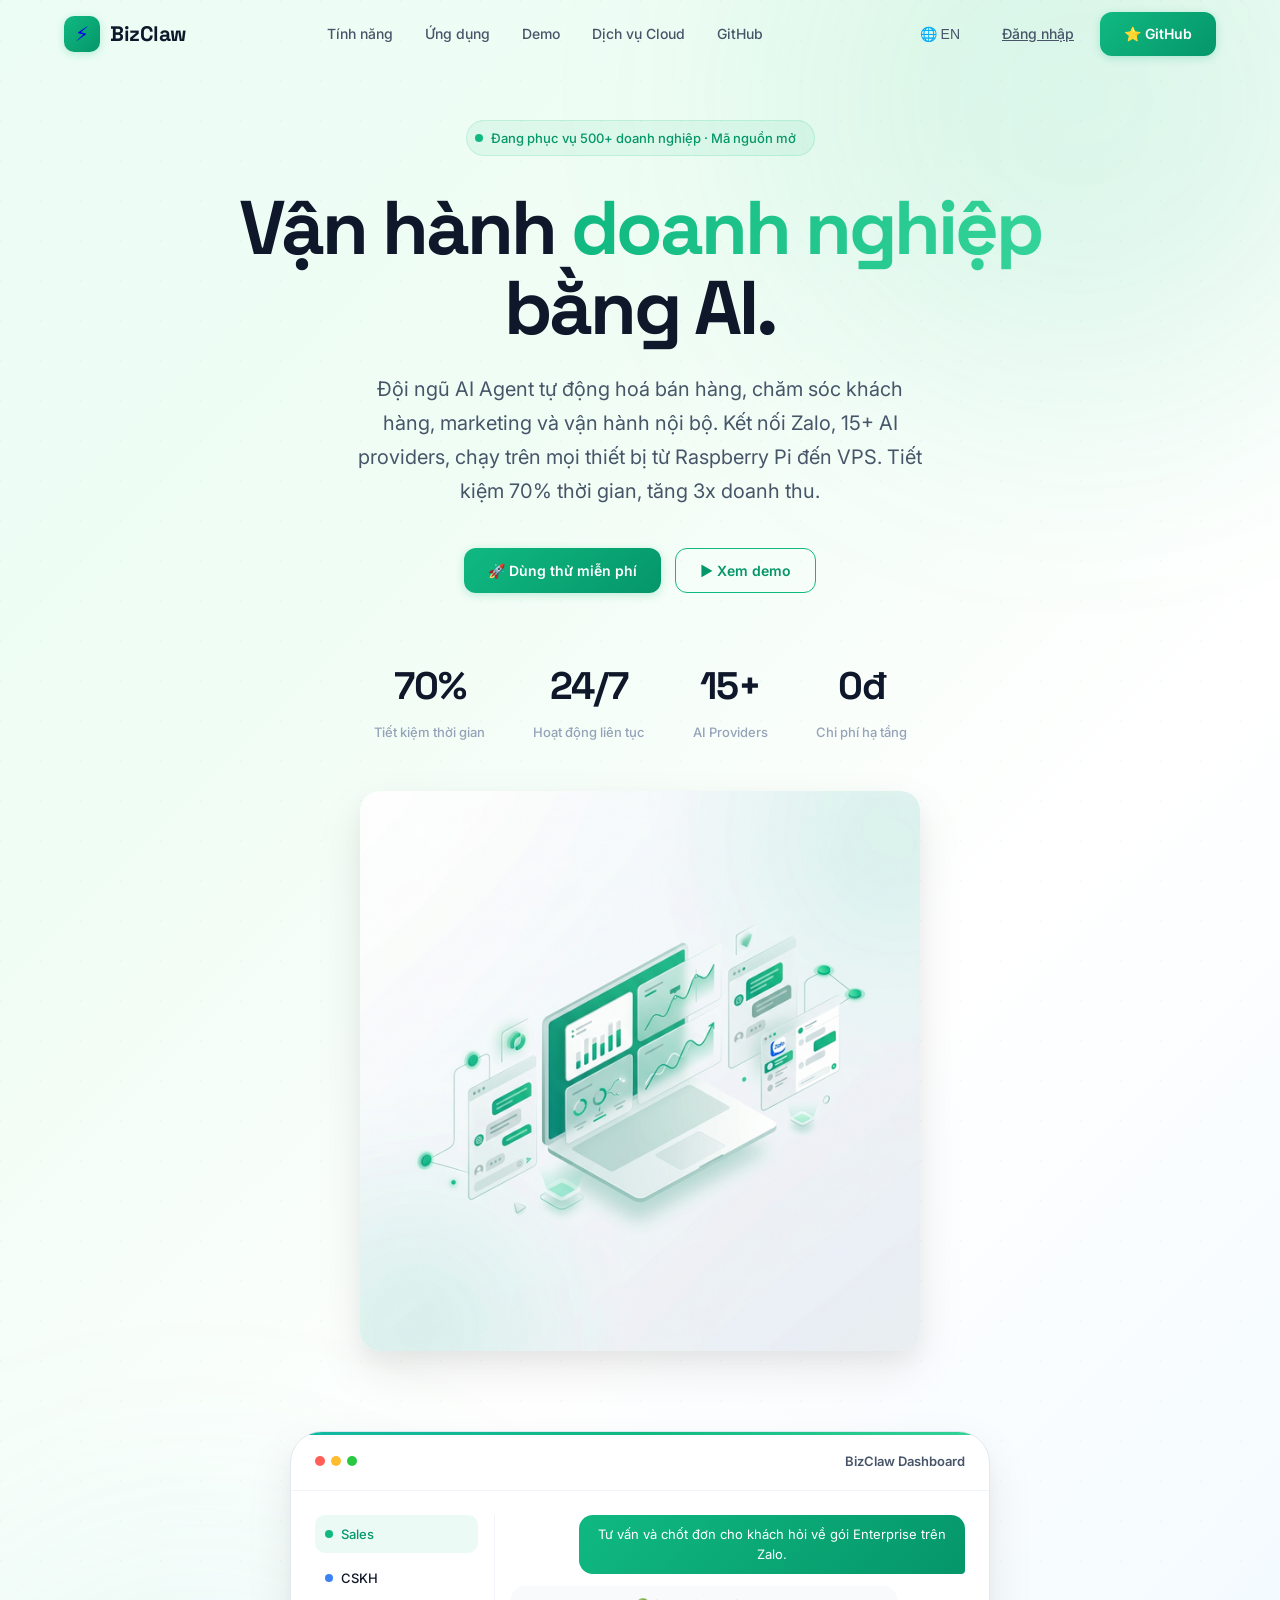
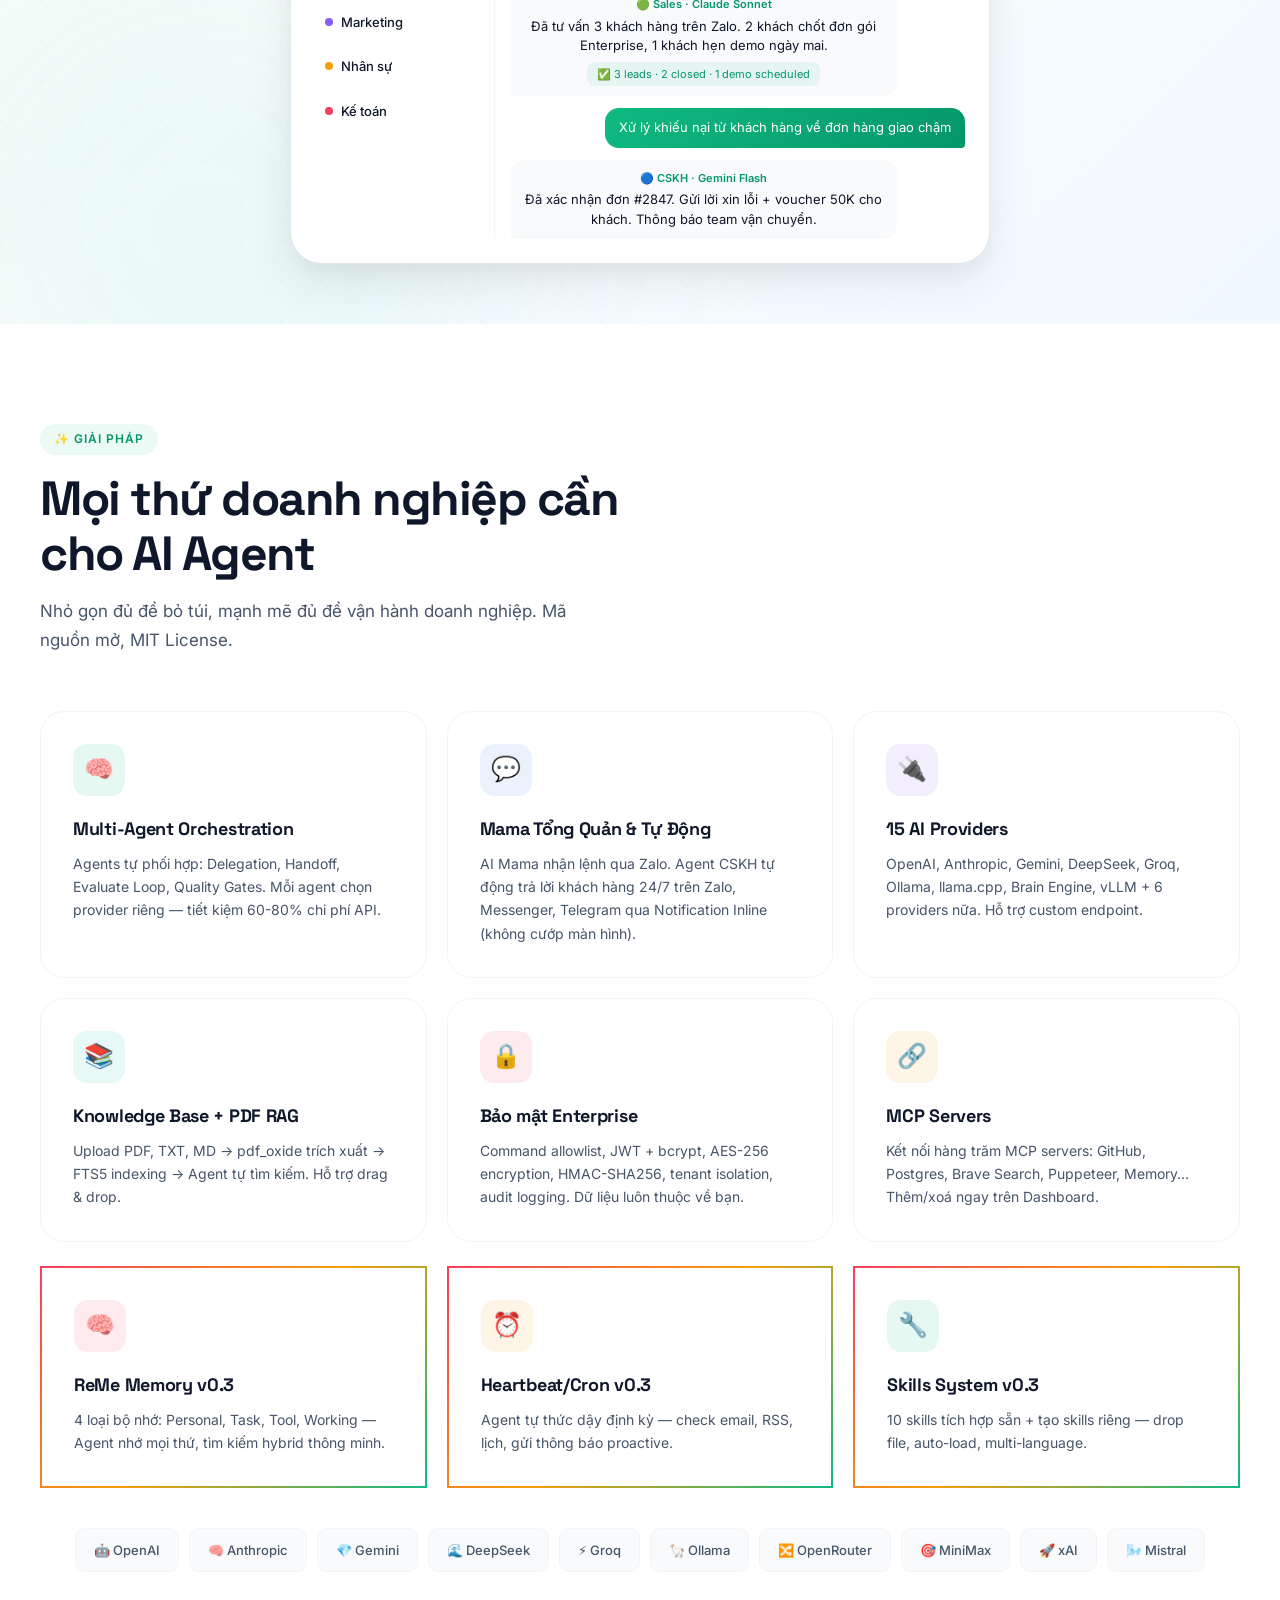
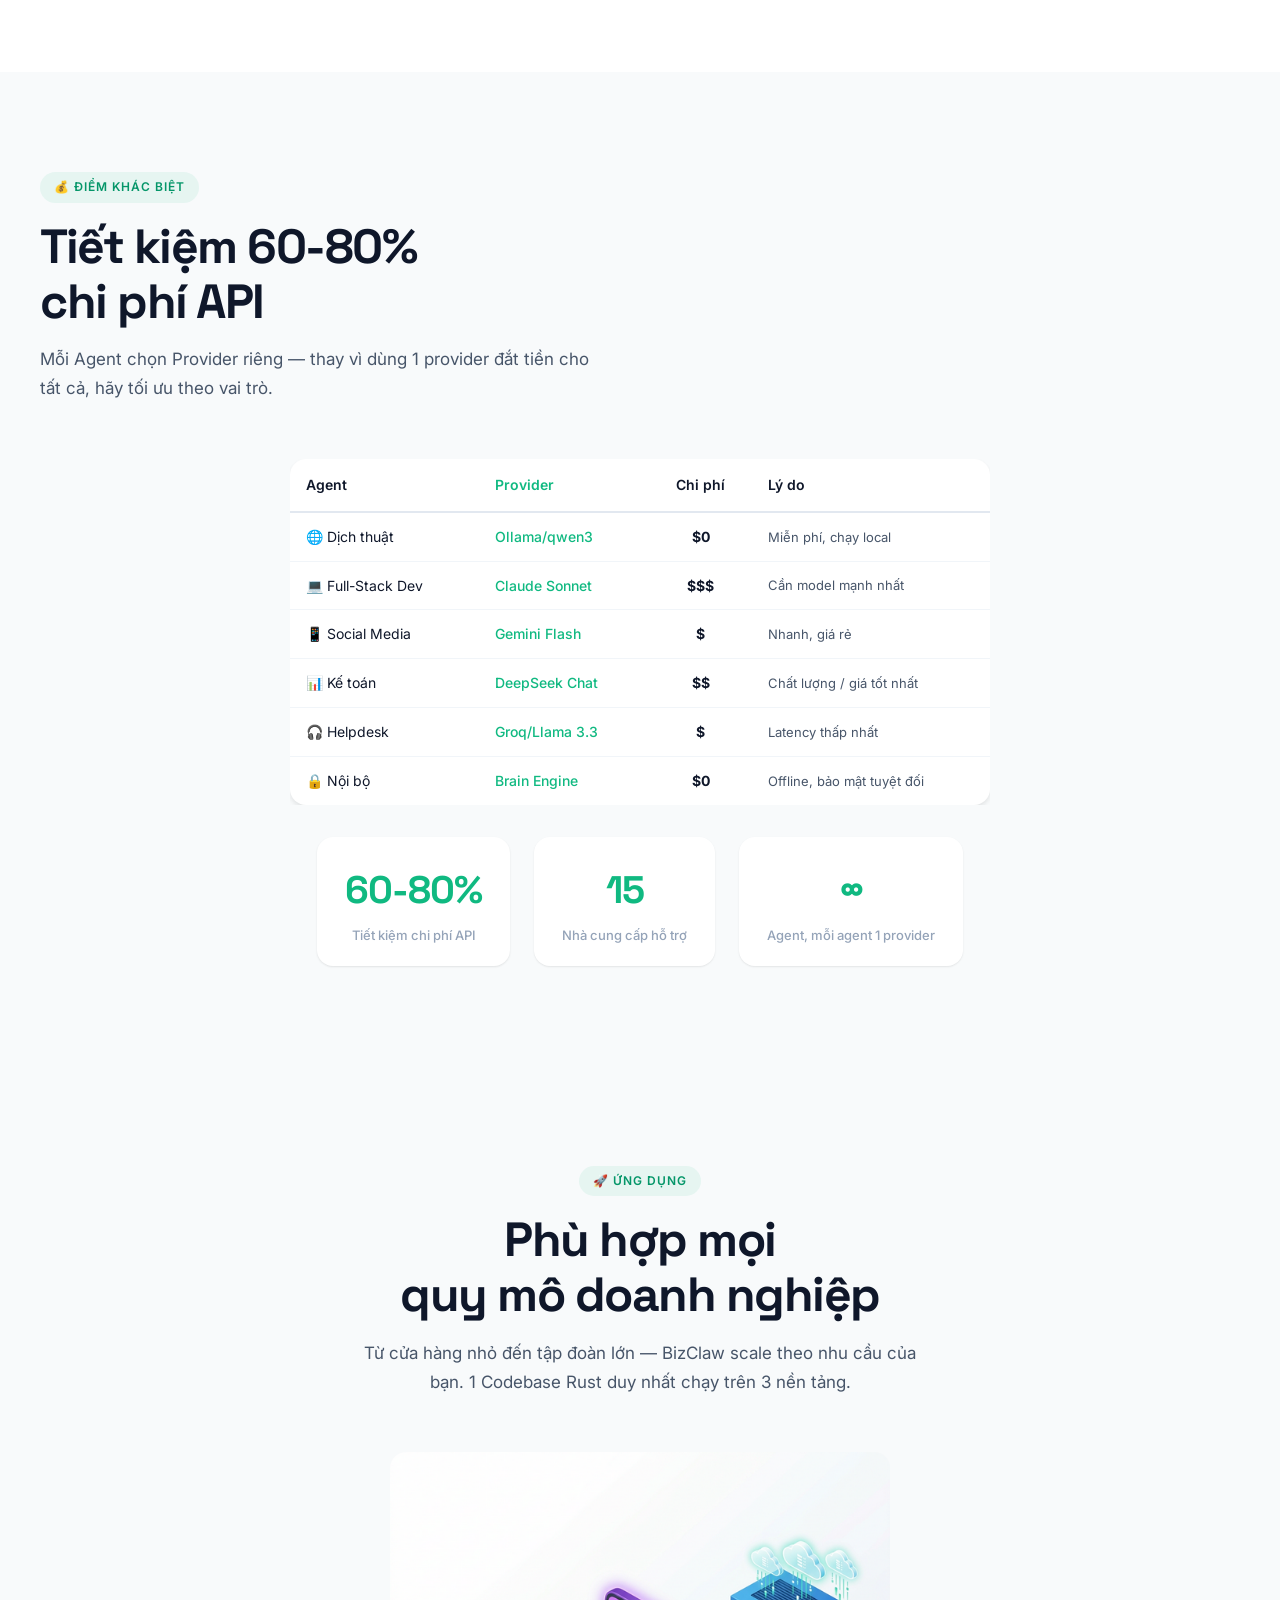
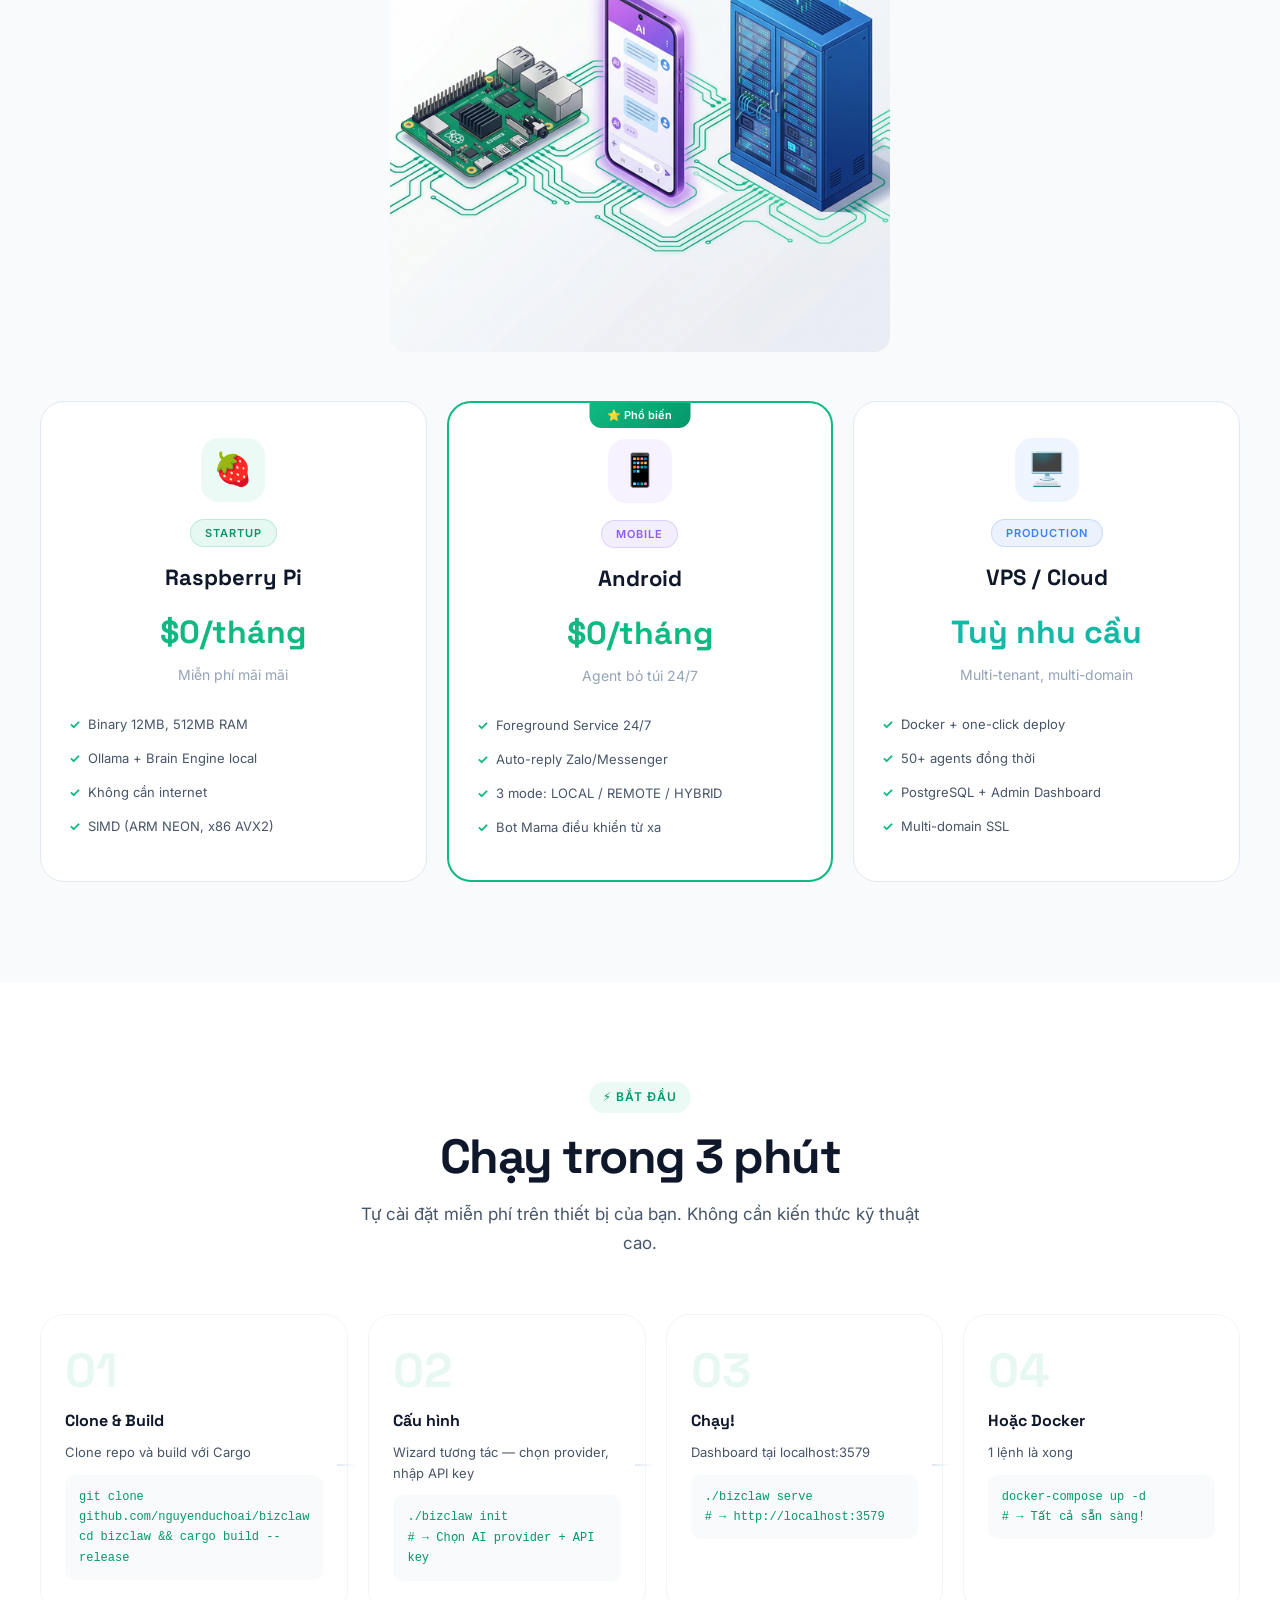
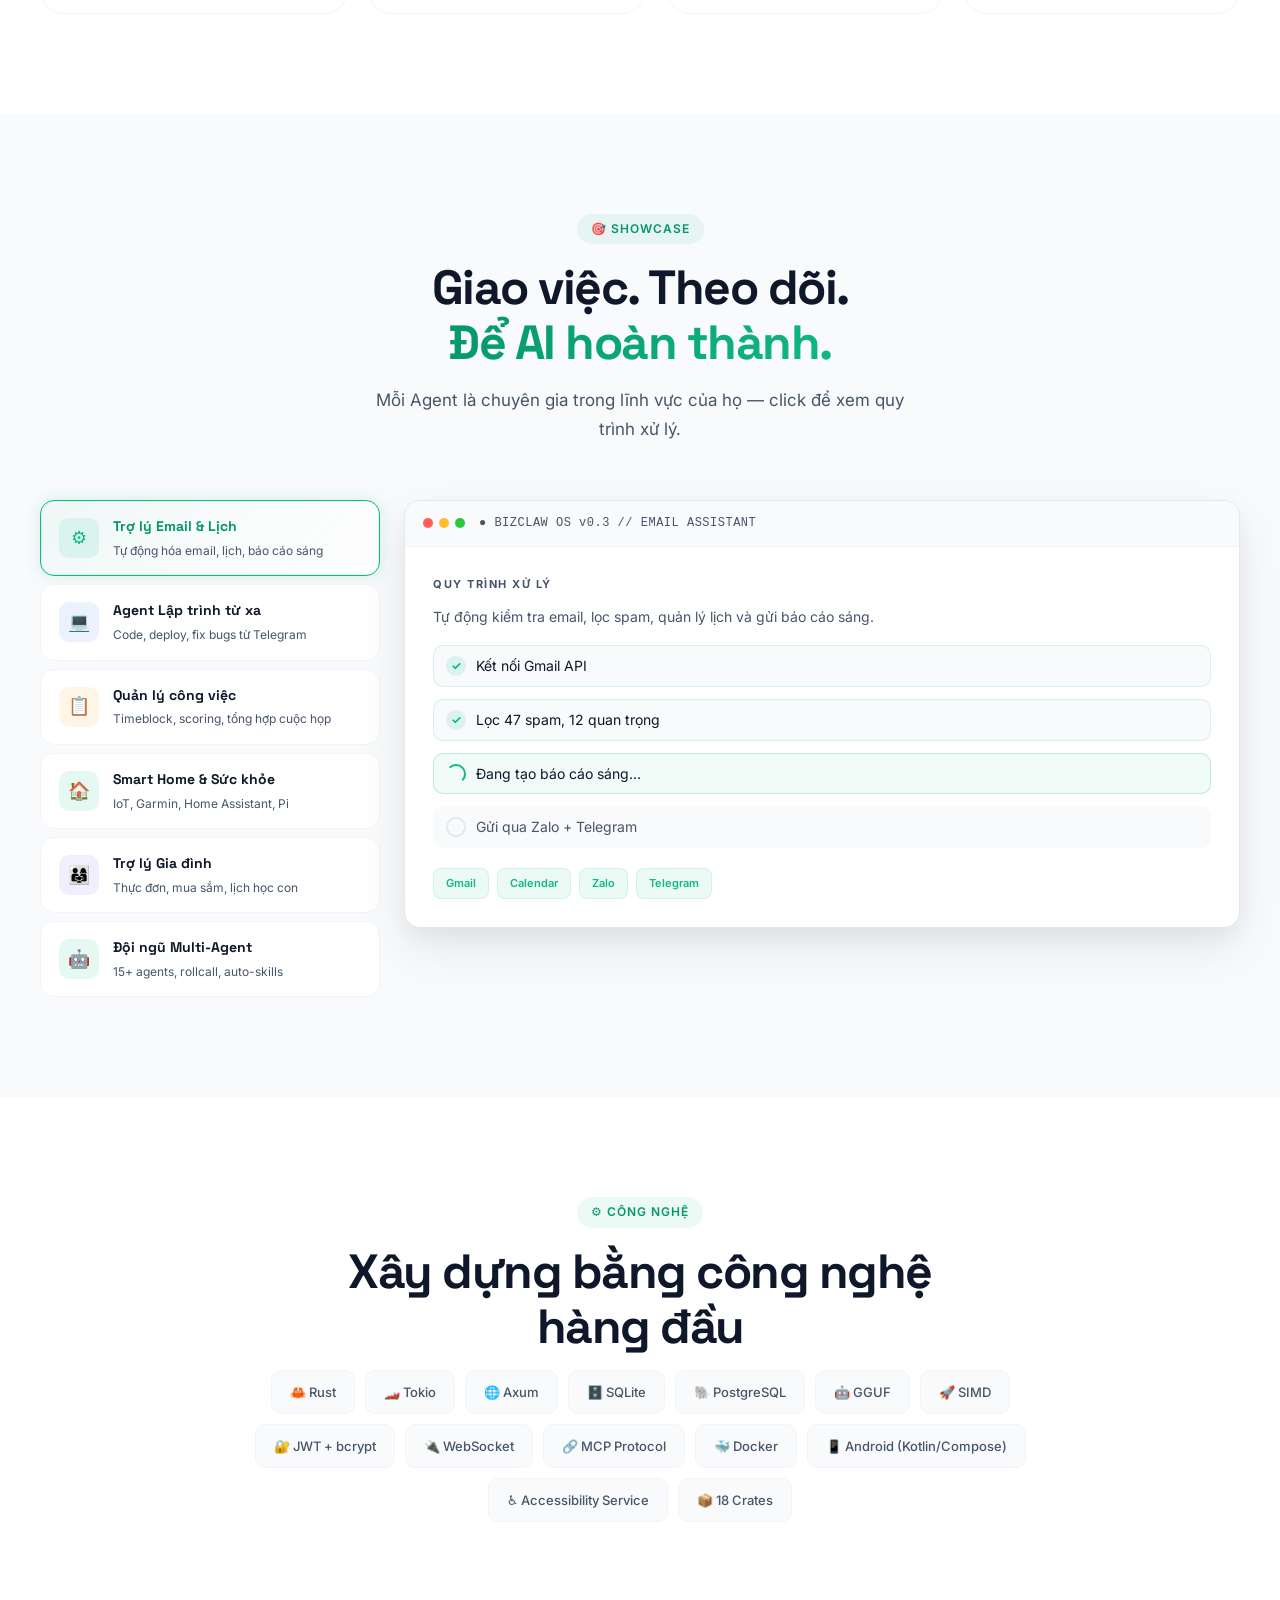
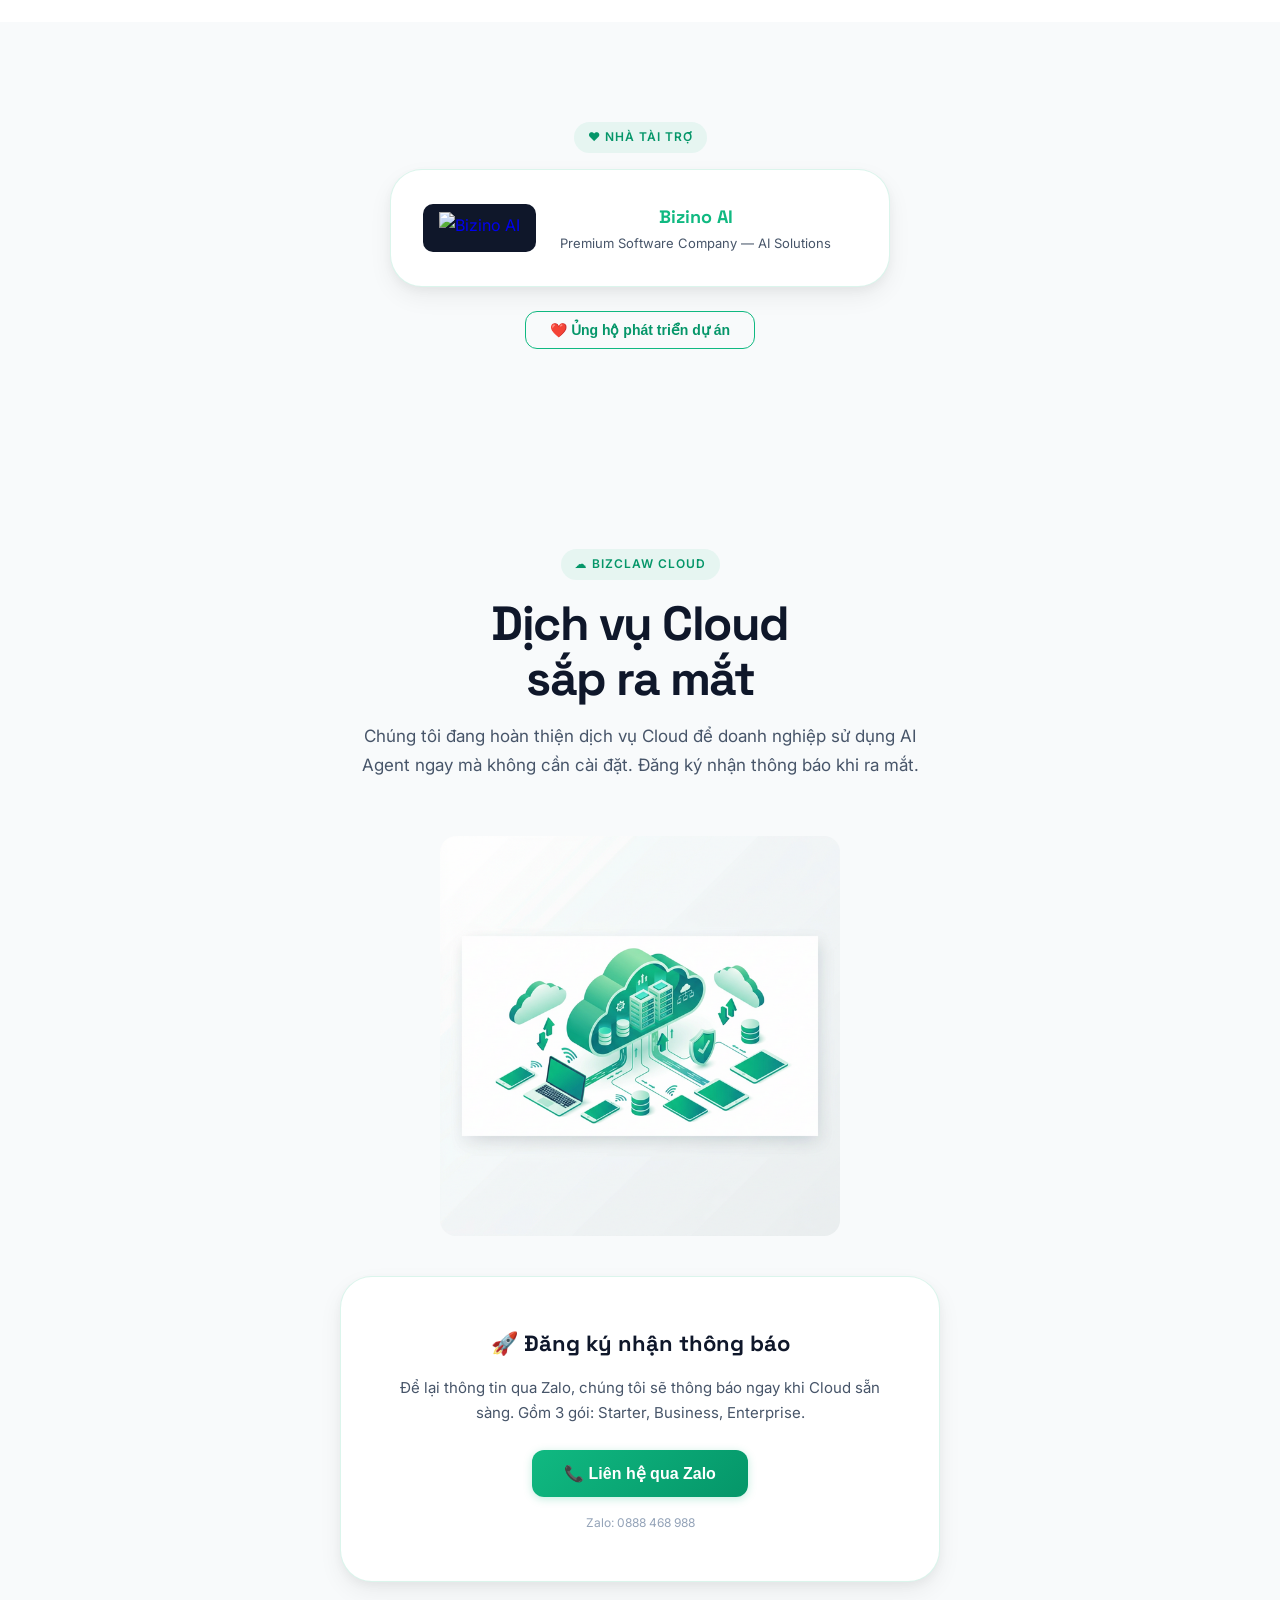
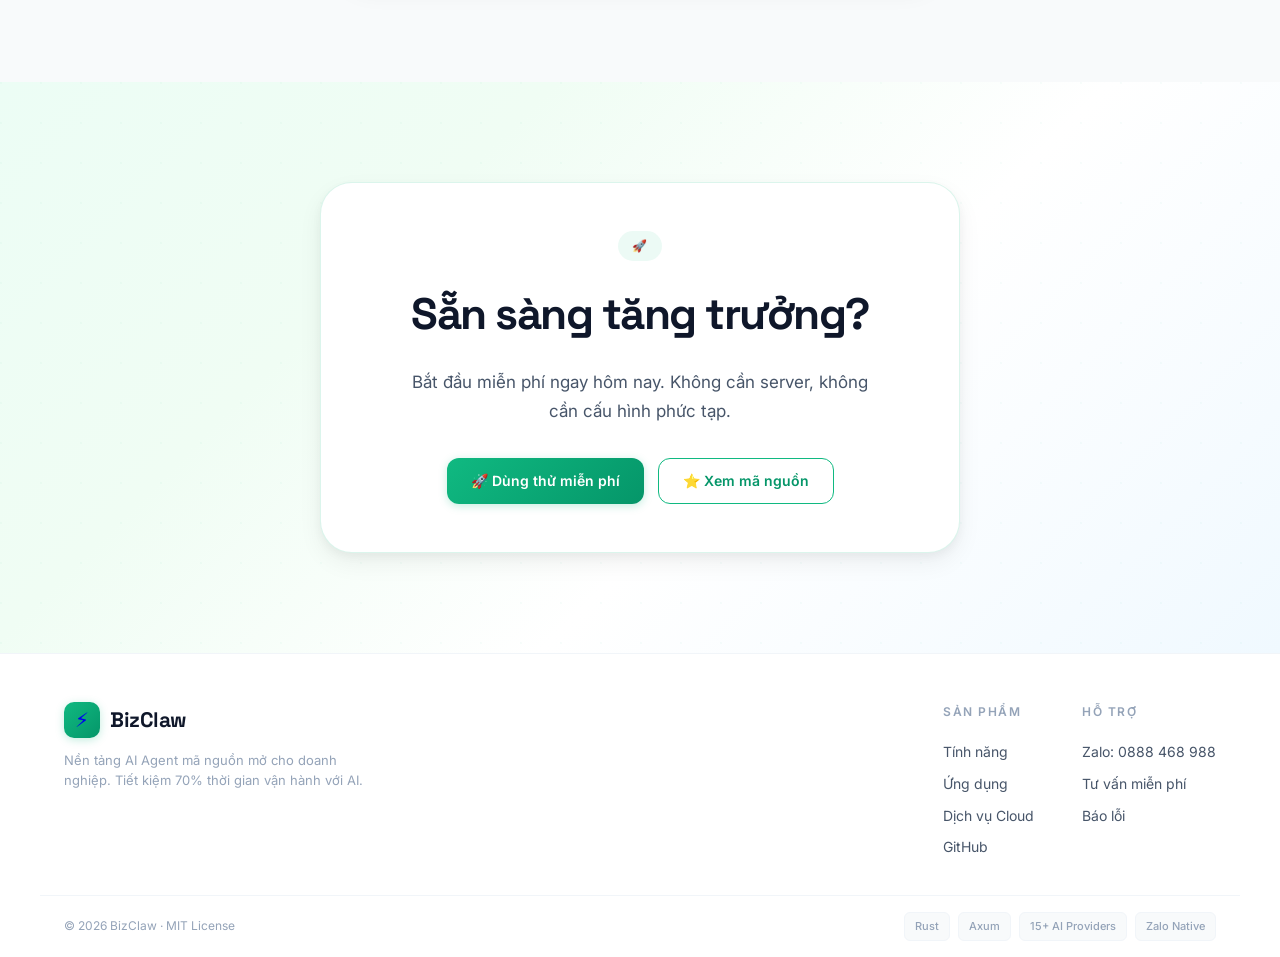
==== commit 00e4d79b: "docs: 📝 Update README and Landing Page to highlight Mama Orchestrator and Zalo/Messenger Auto-Reply" ====
--- a/landing/index.html
+++ b/landing/index.html
@@ -167,20 +167,20 @@
 .sc-tab-title{font-family:'Space Grotesk',sans-serif;font-weight:700;font-size:14px;margin-bottom:2px}
 .sc-tab.active .sc-tab-title{color:var(--green2)}
 .sc-tab-desc{font-size:12px;color:var(--text2)}
-.showcase-preview{background:#0f172a;border-radius:16px;border:1px solid rgba(255,255,255,.06);overflow:hidden;box-shadow:0 8px 40px rgba(0,0,0,.2)}
-.sc-preview-header{background:#1e293b;padding:12px 18px;display:flex;align-items:center;gap:14px;border-bottom:1px solid rgba(255,255,255,.05)}
-.sc-preview-title{color:#94a3b8;font-size:12px;font-family:'SF Mono','Fira Code',monospace;letter-spacing:.5px}
+.showcase-preview{background:var(--card);border-radius:16px;border:1px solid var(--border);overflow:hidden;box-shadow:var(--shadow-xl)}
+.sc-preview-header{background:var(--bg2);padding:12px 18px;display:flex;align-items:center;gap:14px;border-bottom:1px solid var(--border-light)}
+.sc-preview-title{color:var(--text2);font-size:12px;font-family:'SF Mono','Fira Code',monospace;letter-spacing:.5px}
 .sc-preview-body{padding:28px;min-height:300px;position:relative}
 .sc-panel{display:none;animation:scFadeIn .4s ease}
 .sc-panel.active{display:block}
 @keyframes scFadeIn{from{opacity:0;transform:translateY(8px)}to{opacity:1;transform:translateY(0)}}
-.sc-flow-label{font-size:11px;font-weight:700;color:#64748b;letter-spacing:1.5px;margin-bottom:12px}
+.sc-flow-label{font-size:11px;font-weight:700;color:var(--text2);letter-spacing:1.5px;margin-bottom:12px}
 .sc-steps{display:flex;flex-direction:column;gap:12px;margin-bottom:20px}
-.sc-step{display:flex;align-items:center;gap:10px;font-size:14px;color:#64748b;padding:8px 12px;border-radius:10px;background:rgba(255,255,255,.02);border:1px solid transparent;transition:all .3s}
-.sc-step.done{color:#cbd5e1;border-color:rgba(16,185,129,.1)}
-.sc-step.active{color:#fff;background:rgba(16,185,129,.08);border-color:rgba(16,185,129,.2)}
-.sc-check{display:inline-flex;width:20px;height:20px;border-radius:50%;background:rgba(16,185,129,.15);color:#10b981;font-size:12px;align-items:center;justify-content:center;font-weight:700}
-.sc-circle{display:inline-block;width:20px;height:20px;border-radius:50%;border:2px solid #334155}
+.sc-step{display:flex;align-items:center;gap:10px;font-size:14px;color:var(--text2);padding:8px 12px;border-radius:10px;background:var(--bg2);border:1px solid transparent;transition:all .3s}
+.sc-step.done{color:var(--text1);border-color:rgba(16,185,129,.15)}
+.sc-step.active{color:var(--text1);background:rgba(16,185,129,.06);border-color:rgba(16,185,129,.25)}
+.sc-check{display:inline-flex;width:20px;height:20px;border-radius:50%;background:rgba(16,185,129,.12);color:#10b981;font-size:12px;align-items:center;justify-content:center;font-weight:700}
+.sc-circle{display:inline-block;width:20px;height:20px;border-radius:50%;border:2px solid var(--border)}
 .sc-spinner{display:inline-block;width:20px;height:20px;border-radius:50%;border:2px solid transparent;border-top-color:#10b981;border-right-color:#10b981;animation:spin .8s linear infinite}
 @keyframes spin{to{transform:rotate(360deg)}}
 .sc-tools{display:flex;gap:8px;flex-wrap:wrap}
@@ -419,8 +419,8 @@
       </div>
       <div class="feature-card fade-up" style="--i:1">
         <div class="feature-icon-wrap fi-blue">💬</div>
-        <h3 data-vi="Zalo Native + 6 Channels" data-en="Zalo Native + 6 Channels">Zalo Native + 6 Channels</h3>
-        <p data-vi="Dual-mode Zalo (OA Bot + Cá nhân), Telegram, Discord, Webhook, WhatsApp. Agent nói chuyện trên Zalo như người thật." data-en="Dual-mode Zalo (OA Bot + Personal), Telegram, Discord, Webhook, WhatsApp. Agent chats on Zalo like a real person.">Dual-mode Zalo (OA Bot + Cá nhân), Telegram, Discord, Webhook, WhatsApp. Agent nói chuyện trên Zalo như người thật.</p>
+        <h3 data-vi="Mama Tổng Quản & Tự Động" data-en="Mama Orchestrator & Auto-Reply">Mama Tổng Quản & Tự Động</h3>
+        <p data-vi="AI Mama nhận lệnh qua Zalo. Agent CSKH tự động trả lời khách hàng 24/7 trên Zalo, Messenger, Telegram qua Notification Inline (không cướp màn hình)." data-en="AI Mama receives commands via Zalo. CSKH Agent auto-replies 24/7 on Zalo, Messenger, Telegram via Notification Inline.">AI Mama nhận lệnh qua Zalo. Agent CSKH tự động trả lời khách hàng 24/7 trên Zalo, Messenger, Telegram qua Notification Inline (không cướp màn hình).</p>
       </div>
       <div class="feature-card fade-up" style="--i:2">
         <div class="feature-icon-wrap fi-violet">🔌</div>
@@ -571,9 +571,9 @@
         <div class="pf-period" data-vi="Agent bỏ túi 24/7" data-en="Pocket agent 24/7">Agent bỏ túi 24/7</div>
         <ul class="pf-features">
           <li>Foreground Service 24/7</li>
-          <li data-vi="Accessibility điều khiển app" data-en="Accessibility controls apps">Accessibility điều khiển app</li>
+          <li data-vi="Auto-reply Zalo/Messenger" data-en="Auto Facebook, Messenger, Zalo">Auto-reply Zalo/Messenger</li>
           <li>3 mode: LOCAL / REMOTE / HYBRID</li>
-          <li data-vi="Facebook, Messenger, Zalo tự động" data-en="Auto Facebook, Messenger, Zalo">Facebook, Messenger, Zalo tự động</li>
+          <li data-vi="Bot Mama điều khiển từ xa" data-en="Remote control via Mama">Bot Mama điều khiển từ xa</li>
         </ul>
       </div>
       <div class="platform-card fade-up" style="--i:2">
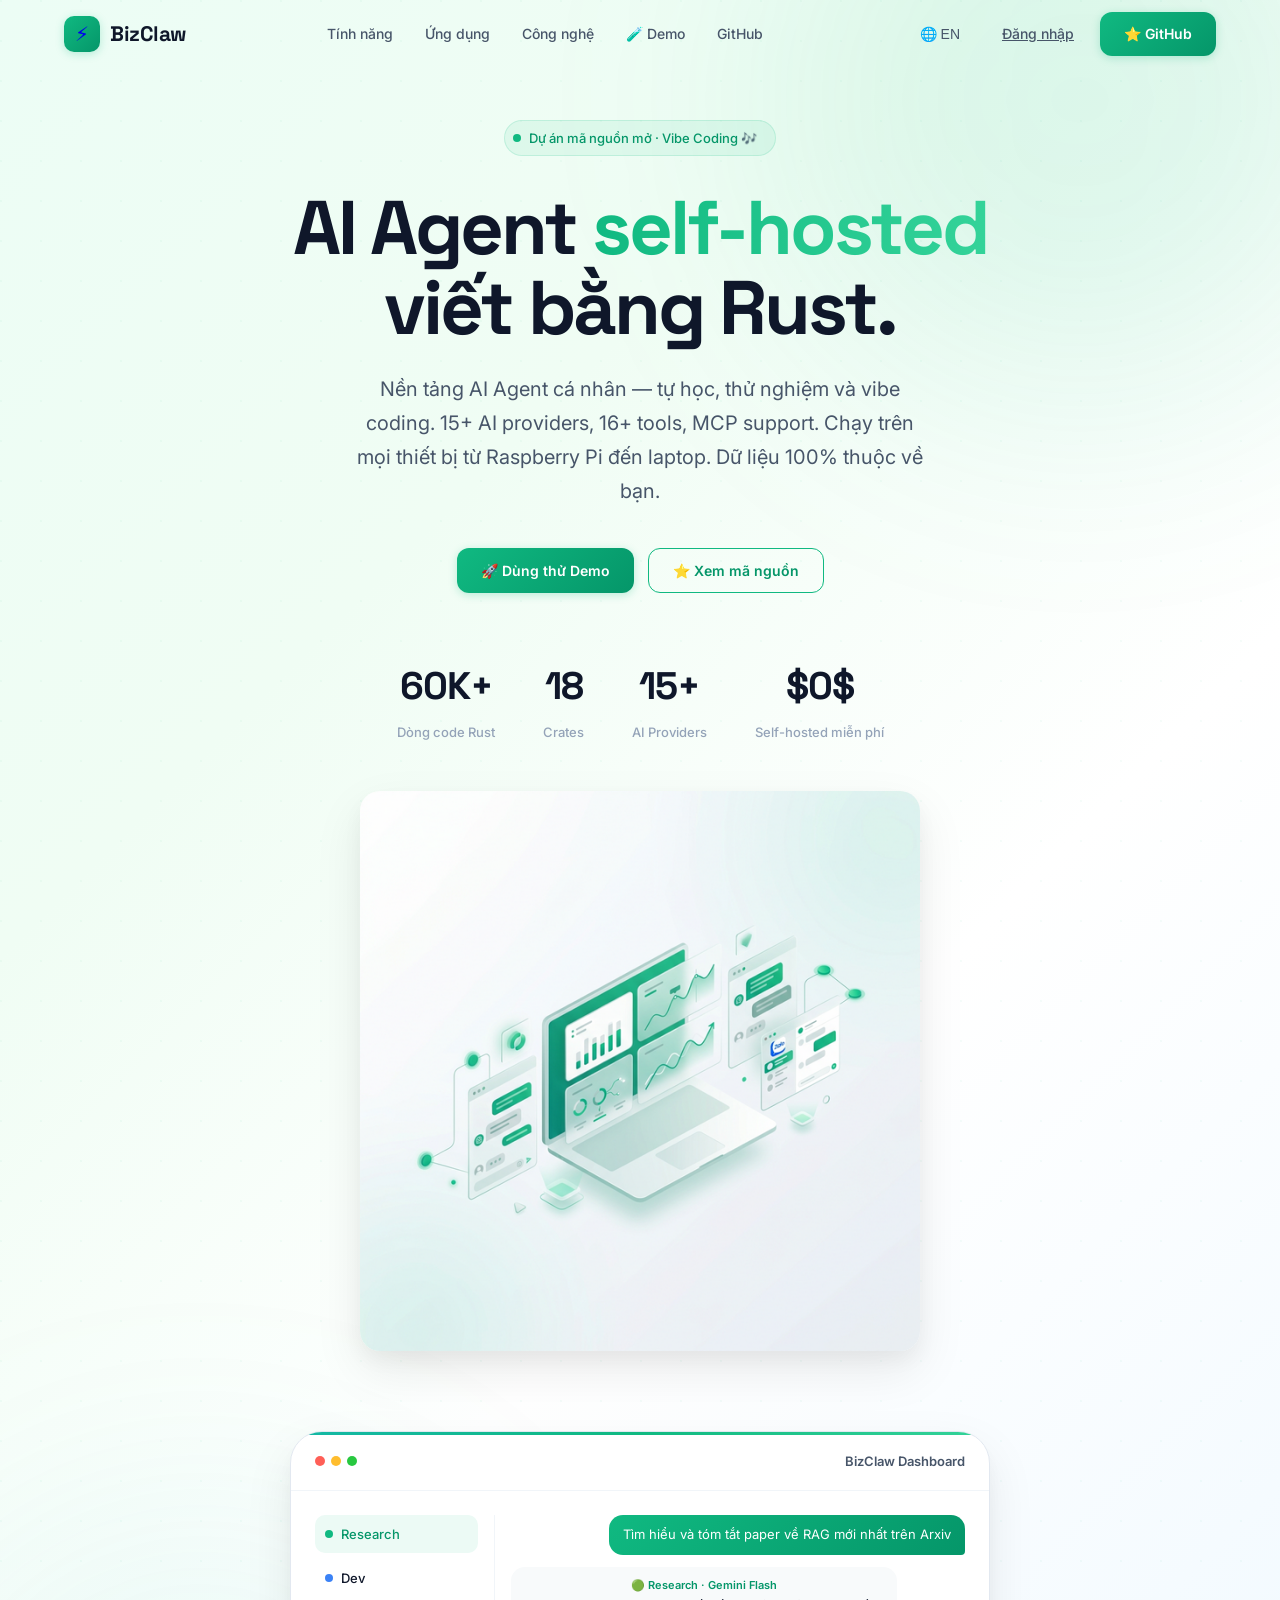
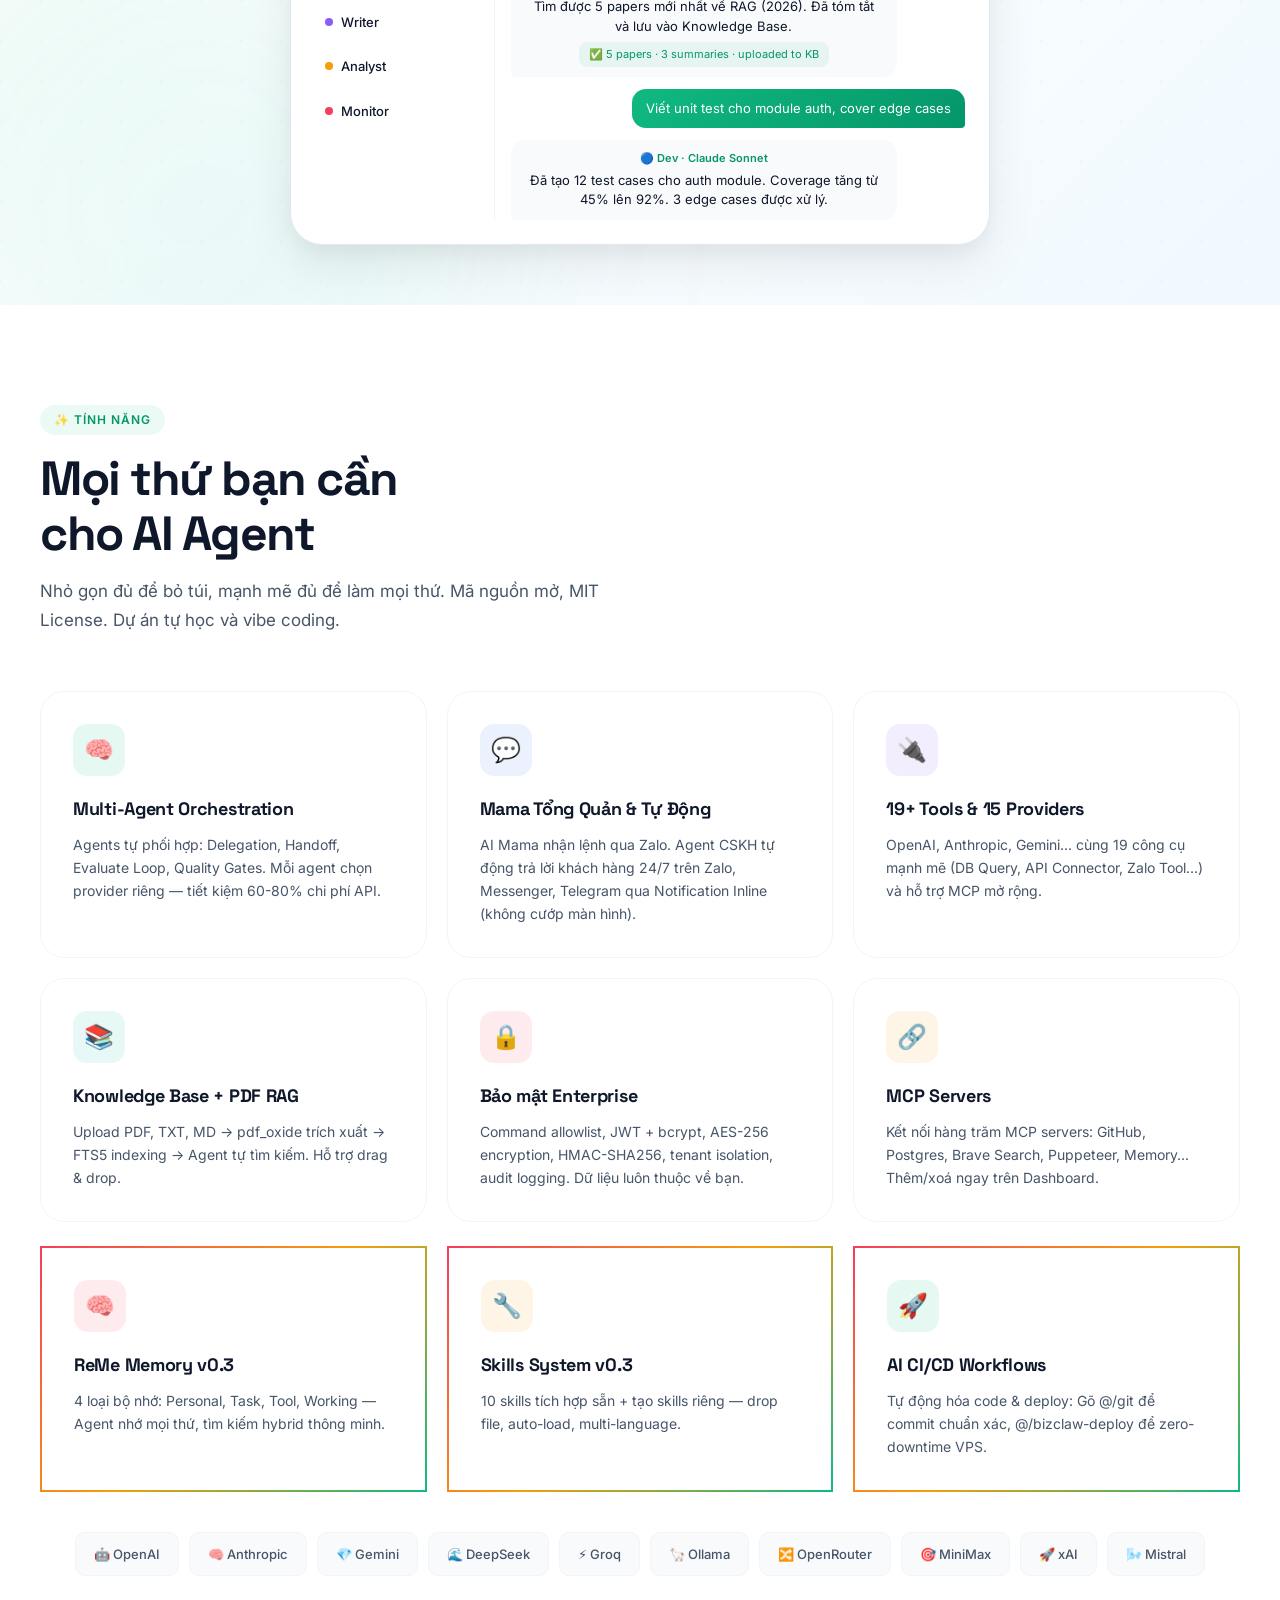
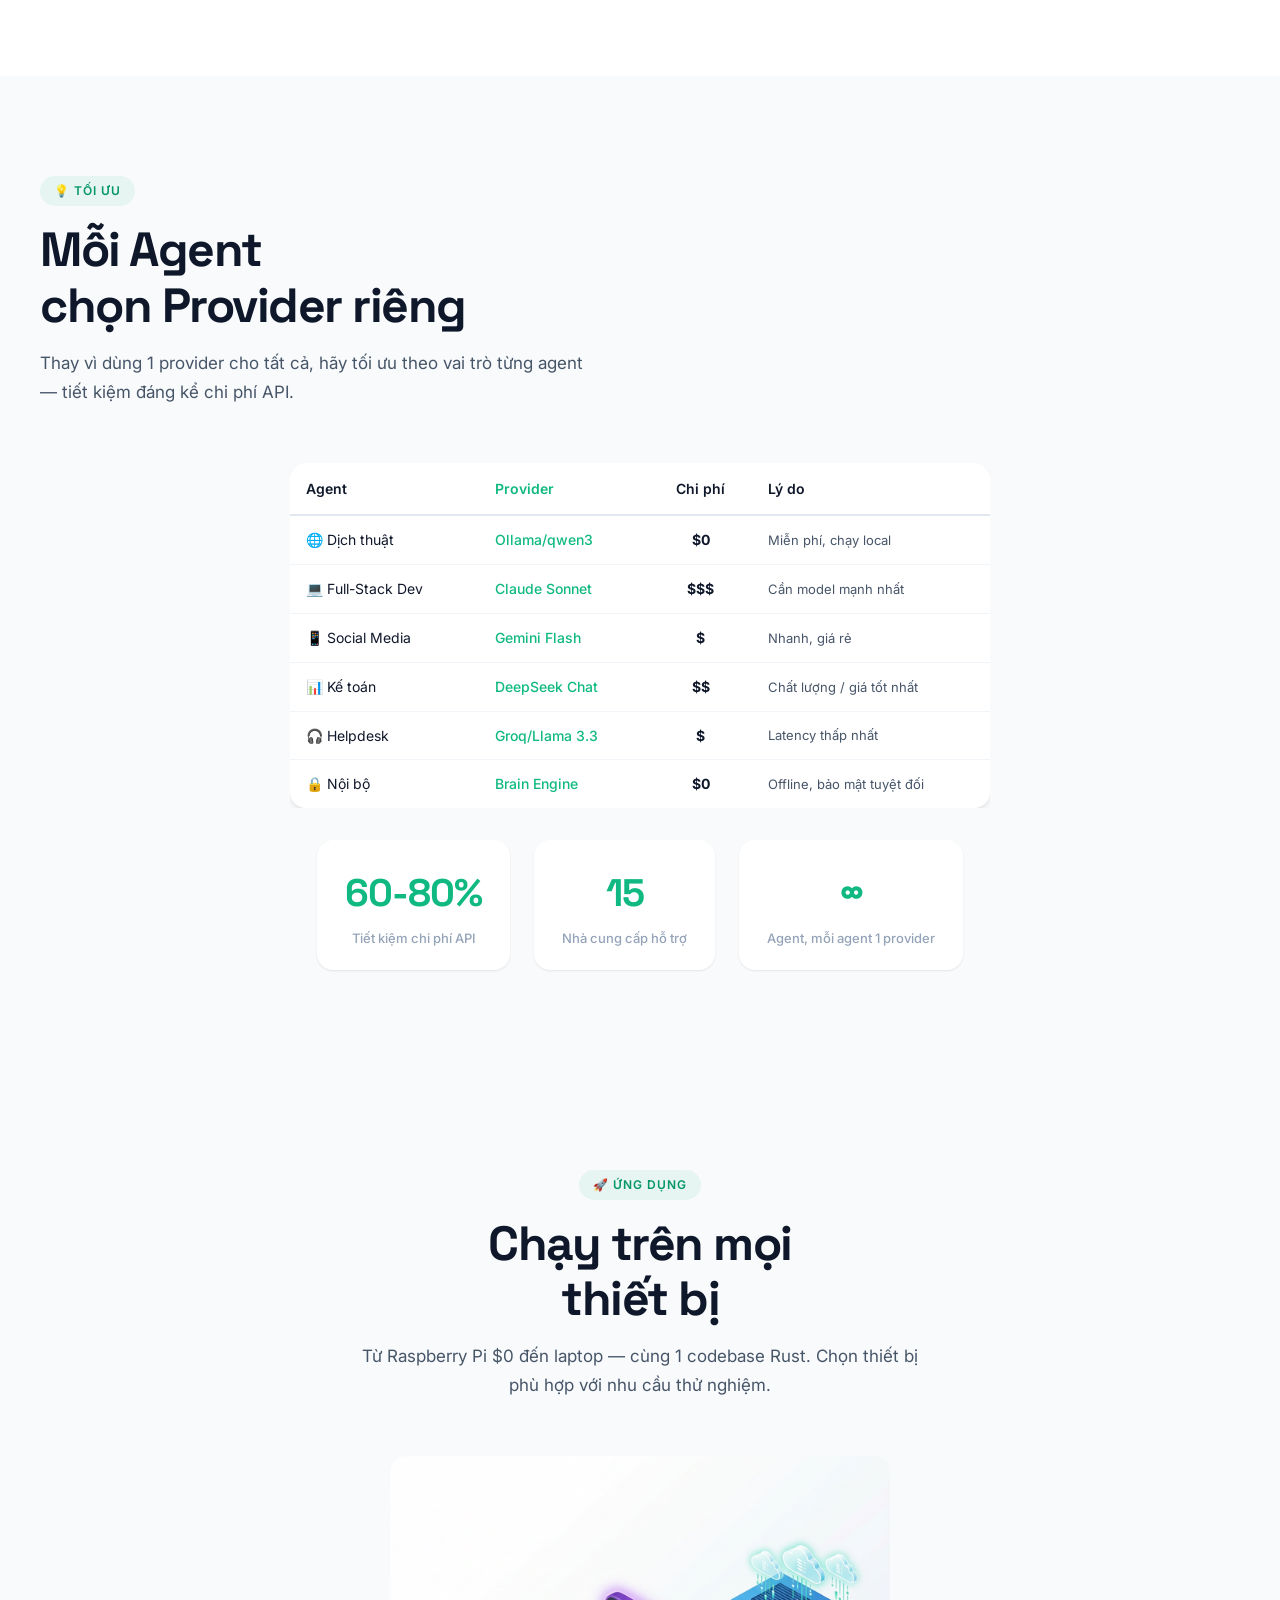
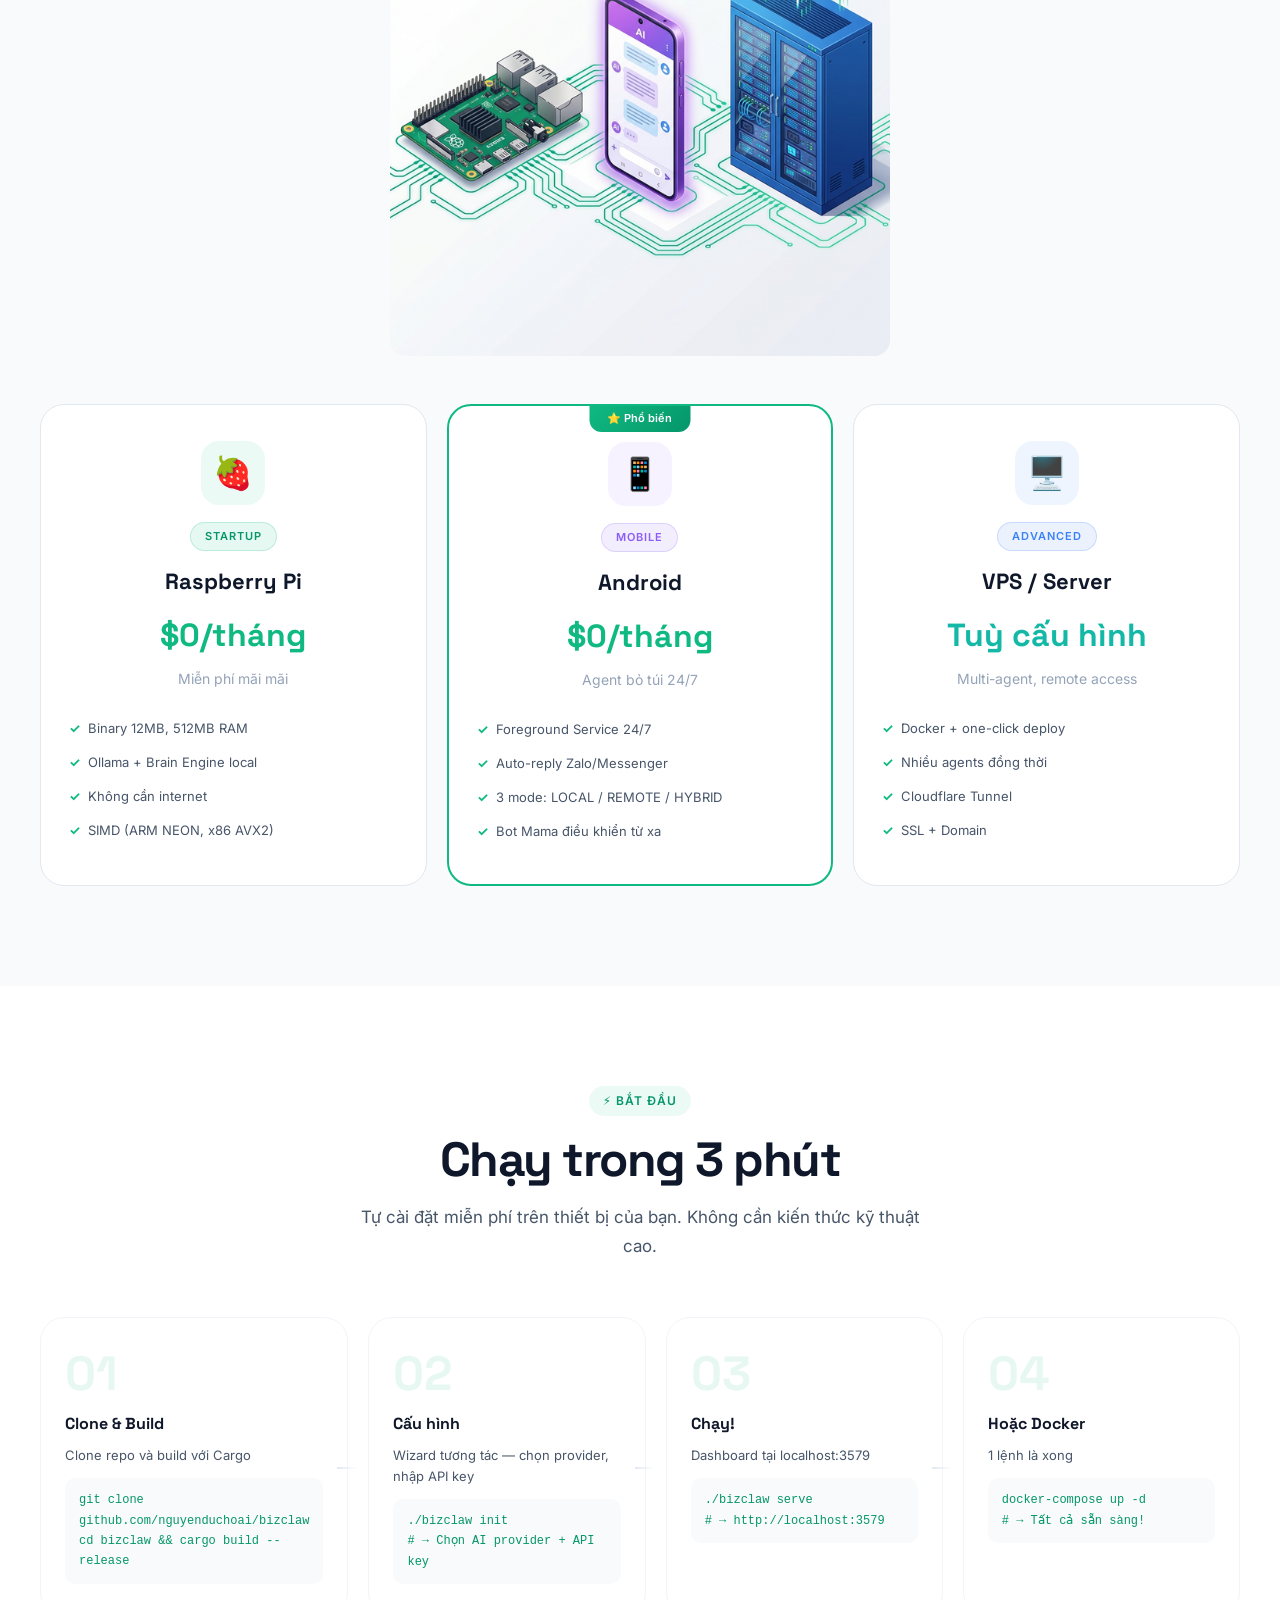
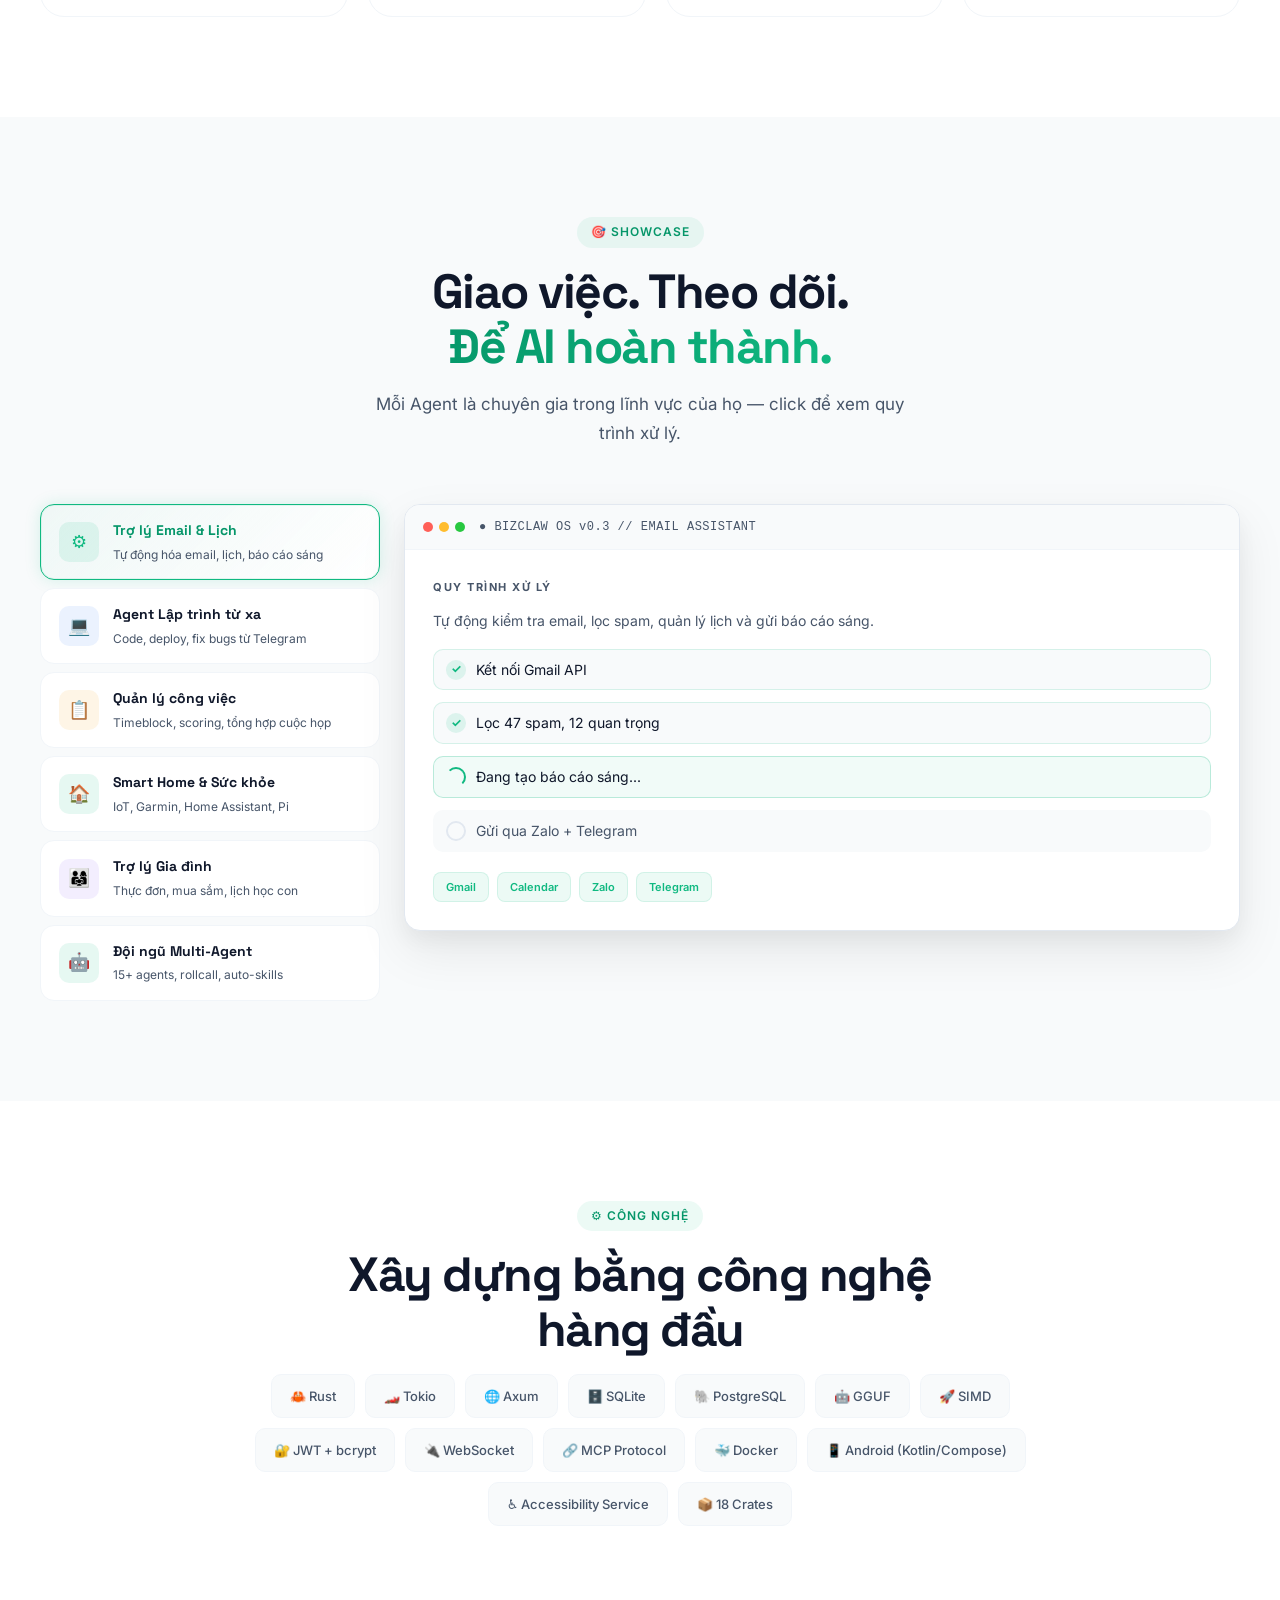
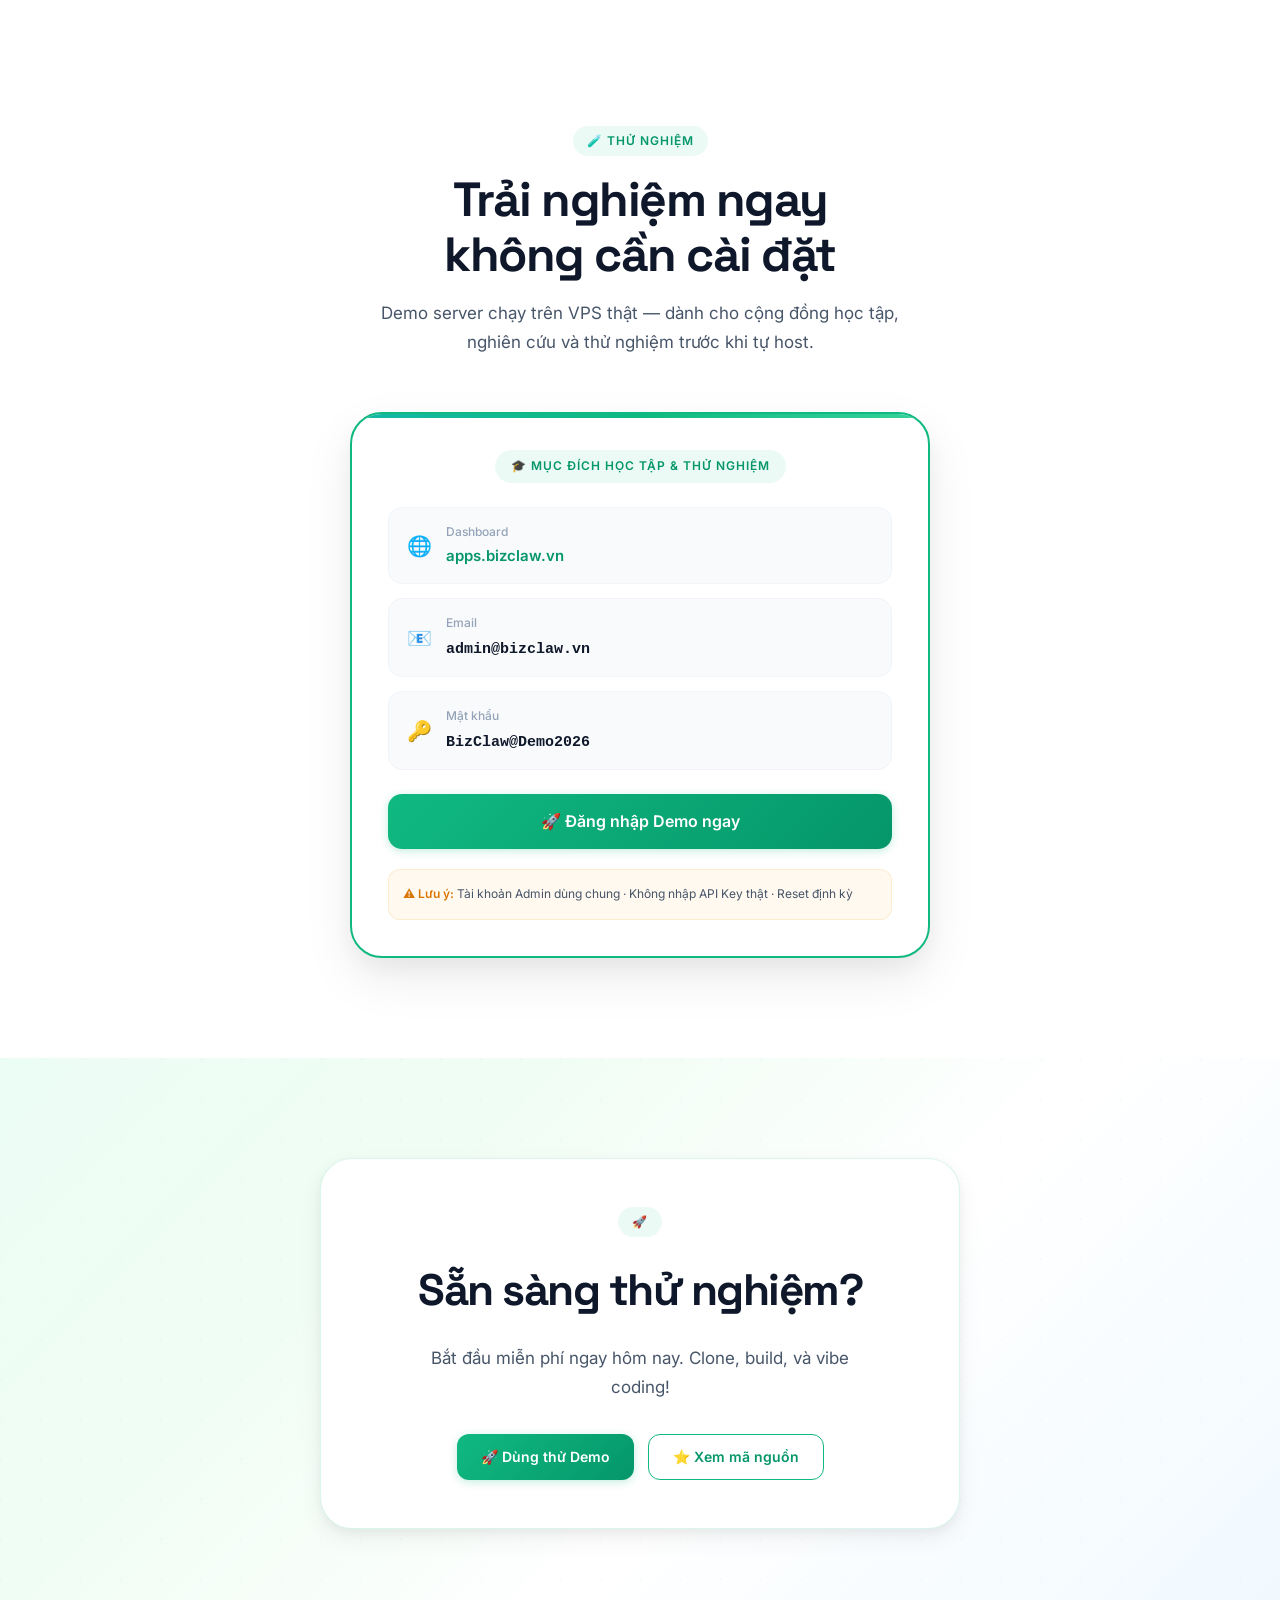
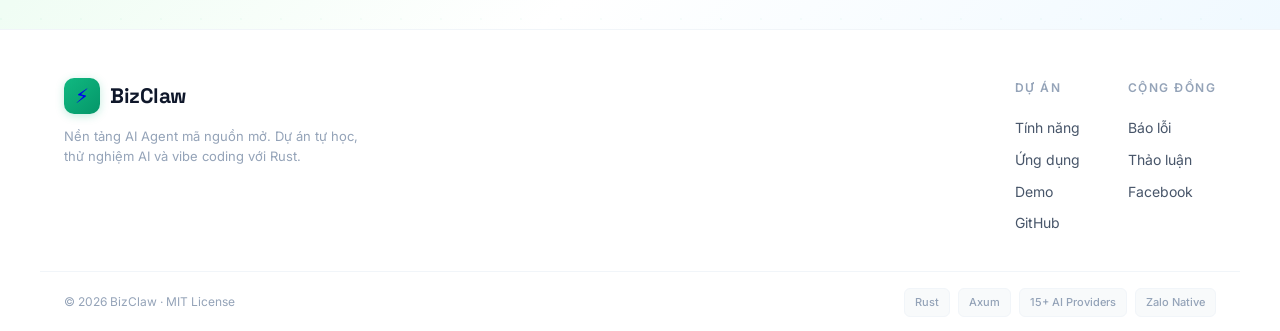
==== commit 7838c5ee: "add demo" ====
--- a/landing/index.html
+++ b/landing/index.html
@@ -3,10 +3,10 @@
 <head>
 <meta charset="UTF-8">
 <meta name="viewport" content="width=device-width, initial-scale=1.0">
-<title>BizClaw — Trợ lý AI vận hành doanh nghiệp 24/7 | AI cho Doanh nhân</title>
-<meta name="description" content="BizClaw giúp doanh nghiệp tự động hoá bán hàng, chăm sóc khách hàng, marketing và vận hành nội bộ bằng AI Agent. Kết nối Zalo, 15+ AI providers, tiết kiệm 70% thời gian.">
-<meta property="og:title" content="BizClaw — Trợ lý AI cho Doanh nghiệp">
-<meta property="og:description" content="Tự động hoá bán hàng, CSKH, marketing bằng AI Agent. Kết nối Zalo, chạy 24/7, dữ liệu thuộc về bạn.">
+<title>BizClaw — AI Agent Self-Hosted | Vibe Coding với Rust 🎶</title>
+<meta name="description" content="BizClaw — nền tảng AI Agent self-hosted viết bằng Rust. Dự án học tập, thử nghiệm AI và vibe coding. 15+ providers, 16+ tools, MCP support. Chạy trên mọi thiết bị từ Raspberry Pi đến laptop.">
+<meta property="og:title" content="BizClaw — AI Agent Self-Hosted | Vibe Coding 🎶">
+<meta property="og:description" content="Dự án AI Agent self-hosted viết bằng Rust. Tự học, thử nghiệm, vibe coding. Dữ liệu 100% thuộc về bạn.">
 <meta property="og:type" content="website">
 <meta property="og:url" content="https://bizclaw.vn">
 <link rel="icon" href="data:image/svg+xml,<svg xmlns='http://www.w3.org/2000/svg' viewBox='0 0 100 100'><text y='.9em' font-size='90'>⚡</text></svg>">
@@ -334,8 +334,8 @@
     <div class="nav-links">
       <a href="#features" data-vi="Tính năng" data-en="Features">Tính năng</a>
       <a href="#platforms" data-vi="Ứng dụng" data-en="Use Cases">Ứng dụng</a>
-      <a href="#agents-demo" data-vi="Demo" data-en="Demo">Demo</a>
-      <a href="#pricing" data-vi="Dịch vụ Cloud" data-en="Cloud">Dịch vụ Cloud</a>
+      <a href="#tech" data-vi="Công nghệ" data-en="Tech">Công nghệ</a>
+      <a href="#demo-access" data-vi="🧪 Demo" data-en="🧪 Demo">🧪 Demo</a>
       <a href="https://github.com/nguyenduchoai/bizclaw" target="_blank">GitHub</a>
     </div>
     <div class="nav-right">
@@ -351,21 +351,21 @@
   <div class="hero-glow hero-glow-1"></div>
   <div class="hero-glow hero-glow-2"></div>
   <div class="hero-content">
-    <div class="hero-badge"><span class="dot"></span> <span data-vi="Đang phục vụ 500+ doanh nghiệp · Mã nguồn mở" data-en="Serving 500+ businesses · Open Source">Đang phục vụ 500+ doanh nghiệp · Mã nguồn mở</span></div>
+    <div class="hero-badge"><span class="dot"></span> <span data-vi="Dự án mã nguồn mở · Vibe Coding 🎶" data-en="Open Source · Vibe Coding 🎶">Dự án mã nguồn mở · Vibe Coding 🎶</span></div>
     <h1>
-      <span data-vi="Vận hành" data-en="Run your">Vận hành</span> <span class="grad" data-vi="doanh nghiệp" data-en="business">doanh nghiệp</span><br>
-      <span data-vi="bằng AI." data-en="with AI.">bằng AI.</span>
+      <span data-vi="AI Agent" data-en="AI Agent">AI Agent</span> <span class="grad" data-vi="self-hosted" data-en="self-hosted">self-hosted</span><br>
+      <span data-vi="viết bằng Rust." data-en="built with Rust.">viết bằng Rust.</span>
     </h1>
-    <p class="hero-desc" data-vi="Đội ngũ AI Agent tự động hoá bán hàng, chăm sóc khách hàng, marketing và vận hành nội bộ. Kết nối Zalo, 15+ AI providers, chạy trên mọi thiết bị từ Raspberry Pi đến VPS. Tiết kiệm 70% thời gian, tăng 3x doanh thu." data-en="AI Agent team automates sales, customer service, marketing and operations. Connect Zalo, 15+ AI providers, runs on any device from Raspberry Pi to VPS. Save 70% time, 3x revenue.">Đội ngũ AI Agent tự động hoá bán hàng, chăm sóc khách hàng, marketing và vận hành nội bộ. Kết nối Zalo, 15+ AI providers, chạy trên mọi thiết bị từ Raspberry Pi đến VPS. Tiết kiệm 70% thời gian, tăng 3x doanh thu.</p>
+    <p class="hero-desc" data-vi="Nền tảng AI Agent cá nhân — tự học, thử nghiệm và vibe coding. 15+ AI providers, 16+ tools, MCP support. Chạy trên mọi thiết bị từ Raspberry Pi đến laptop. Dữ liệu 100% thuộc về bạn." data-en="Personal AI Agent platform — for learning, experimenting and vibe coding. 15+ AI providers, 16+ tools, MCP support. Runs on any device from Raspberry Pi to laptop. Your data stays yours.">Nền tảng AI Agent cá nhân — tự học, thử nghiệm và vibe coding. 15+ AI providers, 16+ tools, MCP support. Chạy trên mọi thiết bị từ Raspberry Pi đến laptop. Dữ liệu 100% thuộc về bạn.</p>
     <div class="hero-actions">
-      <a href="#" onclick="goLogin()" class="btn-green" data-vi="🚀 Dùng thử miễn phí" data-en="🚀 Try for free">🚀 Dùng thử miễn phí</a>
-      <a href="#agents-demo" class="btn-outline-green" data-vi="▶️ Xem demo" data-en="▶️ Watch demo">▶️ Xem demo</a>
+      <a href="#" onclick="goLogin()" class="btn-green" data-vi="🚀 Dùng thử Demo" data-en="🚀 Try Demo">🚀 Dùng thử Demo</a>
+      <a href="https://github.com/nguyenduchoai/bizclaw" target="_blank" class="btn-outline-green" data-vi="⭐ Xem mã nguồn" data-en="⭐ View source">⭐ Xem mã nguồn</a>
     </div>
     <div class="hero-stats">
-      <div class="hero-stat"><div class="num" data-vi="70%" data-en="70%">70%</div><div class="label" data-vi="Tiết kiệm thời gian" data-en="Time saved">Tiết kiệm thời gian</div></div>
-      <div class="hero-stat"><div class="num">24/7</div><div class="label" data-vi="Hoạt động liên tục" data-en="Always on">Hoạt động liên tục</div></div>
+      <div class="hero-stat"><div class="num">60K+</div><div class="label" data-vi="Dòng code Rust" data-en="Lines of Rust">Dòng code Rust</div></div>
+      <div class="hero-stat"><div class="num">18</div><div class="label" data-vi="Crates" data-en="Crates">Crates</div></div>
       <div class="hero-stat"><div class="num">15+</div><div class="label">AI Providers</div></div>
-      <div class="hero-stat"><div class="num" data-vi="0đ" data-en="$0">0đ</div><div class="label" data-vi="Chi phí hạ tầng" data-en="Infrastructure cost">Chi phí hạ tầng</div></div>
+      <div class="hero-stat"><div class="num" data-vi="$0" data-en="$0">$0</div><div class="label" data-vi="Self-hosted miễn phí" data-en="Free self-hosted">Self-hosted miễn phí</div></div>
     </div>
     <div style="margin-top:48px">
       <img src="img/hero.png" alt="BizClaw Dashboard" style="max-width:560px;width:100%;border-radius:20px;box-shadow:var(--shadow-xl)">
@@ -380,23 +380,23 @@
         </div>
         <div class="demo-body">
           <div class="demo-sidebar">
-            <div class="demo-agent active"><span class="agent-dot green"></span> Sales</div>
-            <div class="demo-agent"><span class="agent-dot blue"></span> CSKH</div>
-            <div class="demo-agent"><span class="agent-dot violet"></span> Marketing</div>
-            <div class="demo-agent"><span class="agent-dot amber"></span> Nhân sự</div>
-            <div class="demo-agent"><span class="agent-dot rose"></span> Kế toán</div>
+            <div class="demo-agent active"><span class="agent-dot green"></span> Research</div>
+            <div class="demo-agent"><span class="agent-dot blue"></span> Dev</div>
+            <div class="demo-agent"><span class="agent-dot violet"></span> Writer</div>
+            <div class="demo-agent"><span class="agent-dot amber"></span> Analyst</div>
+            <div class="demo-agent"><span class="agent-dot rose"></span> Monitor</div>
           </div>
           <div class="demo-chat">
-            <div class="chat-msg user" style="animation-delay:.2s">Tư vấn và chốt đơn cho khách hỏi về gói Enterprise trên Zalo.</div>
+            <div class="chat-msg user" style="animation-delay:.2s">Tìm hiểu và tóm tắt paper về RAG mới nhất trên Arxiv</div>
             <div class="chat-msg bot" style="animation-delay:.8s">
-              <div class="bot-name">🟢 Sales · Claude Sonnet</div>
-              Đã tư vấn 3 khách hàng trên Zalo. 2 khách chốt đơn gói Enterprise, 1 khách hẹn demo ngày mai.
-              <div class="bot-status">✅ 3 leads · 2 closed · 1 demo scheduled</div>
+              <div class="bot-name">🟢 Research · Gemini Flash</div>
+              Tìm được 5 papers mới nhất về RAG (2026). Đã tóm tắt và lưu vào Knowledge Base.
+              <div class="bot-status">✅ 5 papers · 3 summaries · uploaded to KB</div>
             </div>
-            <div class="chat-msg user" style="animation-delay:1.4s">Xử lý khiếu nại từ khách hàng về đơn hàng giao chậm</div>
+            <div class="chat-msg user" style="animation-delay:1.4s">Viết unit test cho module auth, cover edge cases</div>
             <div class="chat-msg bot" style="animation-delay:2s">
-              <div class="bot-name">🔵 CSKH · Gemini Flash</div>
-              Đã xác nhận đơn #2847. Gửi lời xin lỗi + voucher 50K cho khách. Thông báo team vận chuyển.
+              <div class="bot-name">🔵 Dev · Claude Sonnet</div>
+              Đã tạo 12 test cases cho auth module. Coverage tăng từ 45% lên 92%. 3 edge cases được xử lý.
             </div>
           </div>
         </div>
@@ -408,9 +408,9 @@
 <!-- FEATURES -->
 <section id="features">
   <div class="container">
-    <div class="section-tag">✨ Giải pháp</div>
-    <div class="section-title" data-vi="Mọi thứ doanh nghiệp cần<br>cho AI Agent" data-en="Everything your business needs<br>for AI Agents">Mọi thứ doanh nghiệp cần<br>cho AI Agent</div>
-    <div class="section-desc" data-vi="Nhỏ gọn đủ để bỏ túi, mạnh mẽ đủ để vận hành doanh nghiệp. Mã nguồn mở, MIT License." data-en="Small enough to pocket, powerful enough to run your business. Open source, MIT License.">Nhỏ gọn đủ để bỏ túi, mạnh mẽ đủ để vận hành doanh nghiệp. Mã nguồn mở, MIT License.</div>
+    <div class="section-tag">✨ Tính năng</div>
+    <div class="section-title" data-vi="Mọi thứ bạn cần<br>cho AI Agent" data-en="Everything you need<br>for AI Agents">Mọi thứ bạn cần<br>cho AI Agent</div>
+    <div class="section-desc" data-vi="Nhỏ gọn đủ để bỏ túi, mạnh mẽ đủ để làm mọi thứ. Mã nguồn mở, MIT License. Dự án tự học và vibe coding." data-en="Small enough to pocket, powerful enough for everything. Open source, MIT License. A learning and vibe coding project.">Nhỏ gọn đủ để bỏ túi, mạnh mẽ đủ để làm mọi thứ. Mã nguồn mở, MIT License. Dự án tự học và vibe coding.</div>
     <div class="features-grid">
       <div class="feature-card fade-up" style="--i:0">
         <div class="feature-icon-wrap fi-green">🧠</div>
@@ -424,8 +424,8 @@
       </div>
       <div class="feature-card fade-up" style="--i:2">
         <div class="feature-icon-wrap fi-violet">🔌</div>
-        <h3>15 AI Providers</h3>
-        <p data-vi="OpenAI, Anthropic, Gemini, DeepSeek, Groq, Ollama, llama.cpp, Brain Engine, vLLM + 6 providers nữa. Hỗ trợ custom endpoint." data-en="OpenAI, Anthropic, Gemini, DeepSeek, Groq, Ollama, llama.cpp, Brain Engine, vLLM + 6 more. Custom endpoints supported.">OpenAI, Anthropic, Gemini, DeepSeek, Groq, Ollama, llama.cpp, Brain Engine, vLLM + 6 providers nữa. Hỗ trợ custom endpoint.</p>
+        <h3>19+ Tools & 15 Providers</h3>
+        <p data-vi="OpenAI, Anthropic, Gemini... cùng 19 công cụ mạnh mẽ (DB Query, API Connector, Zalo Tool...) và hỗ trợ MCP mở rộng." data-en="OpenAI, Anthropic, Gemini... with 19 native tools (DB Query, API Connector...) and MCP extensions.">OpenAI, Anthropic, Gemini... cùng 19 công cụ mạnh mẽ (DB Query, API Connector, Zalo Tool...) và hỗ trợ MCP mở rộng.</p>
       </div>
       <div class="feature-card fade-up" style="--i:3">
         <div class="feature-icon-wrap fi-teal">📚</div>
@@ -451,14 +451,14 @@
         <p data-vi="4 loại bộ nhớ: Personal, Task, Tool, Working — Agent nhớ mọi thứ, tìm kiếm hybrid thông minh." data-en="4 memory types: Personal, Task, Tool, Working — Agent remembers everything, smart hybrid search.">4 loại bộ nhớ: Personal, Task, Tool, Working — Agent nhớ mọi thứ, tìm kiếm hybrid thông minh.</p>
       </div>
       <div class="feature-card fade-up" style="--i:7;border-image:linear-gradient(135deg,#f43f5e,#f59e0b,#10b981) 1;border-width:2px;border-style:solid">
-        <div class="feature-icon-wrap fi-amber">⏰</div>
-        <h3>Heartbeat/Cron v0.3</h3>
-        <p data-vi="Agent tự thức dậy định kỳ — check email, RSS, lịch, gửi thông báo proactive." data-en="Agent wakes up on schedule — check email, RSS, calendar, send proactive notifications.">Agent tự thức dậy định kỳ — check email, RSS, lịch, gửi thông báo proactive.</p>
-      </div>
-      <div class="feature-card fade-up" style="--i:8;border-image:linear-gradient(135deg,#f43f5e,#f59e0b,#10b981) 1;border-width:2px;border-style:solid">
-        <div class="feature-icon-wrap fi-green">🔧</div>
+        <div class="feature-icon-wrap fi-amber">🔧</div>
         <h3>Skills System v0.3</h3>
         <p data-vi="10 skills tích hợp sẵn + tạo skills riêng — drop file, auto-load, multi-language." data-en="10 built-in skills + create custom ones — drop file, auto-load, multi-language.">10 skills tích hợp sẵn + tạo skills riêng — drop file, auto-load, multi-language.</p>
+      </div>
+      <div class="feature-card fade-up" style="--i:8;border-image:linear-gradient(135deg,#f43f5e,#f59e0b,#10b981) 1;border-width:2px;border-style:solid">
+        <div class="feature-icon-wrap fi-green">🚀</div>
+        <h3>AI CI/CD Workflows</h3>
+        <p data-vi="Tự động hóa code & deploy: Gõ @/git để commit chuẩn xác, @/bizclaw-deploy để zero-downtime VPS." data-en="Automate code & deploy: Type @/git for standardized commits, @/bizclaw-deploy for zero-downtime VPS.">Tự động hóa code & deploy: Gõ @/git để commit chuẩn xác, @/bizclaw-deploy để zero-downtime VPS.</p>
       </div>
     </div>
     <div class="providers-row fade-up" style="--i:7">
@@ -479,9 +479,9 @@
 <!-- COST SAVING -->
 <section id="cost-saving" style="background:var(--bg2)">
   <div class="container">
-    <div class="section-tag">💰 Điểm khác biệt</div>
-    <div class="section-title" data-vi="Tiết kiệm 60-80%<br>chi phí API" data-en="Save 60-80%<br>on API costs">Tiết kiệm 60-80%<br>chi phí API</div>
-    <div class="section-desc" data-vi="Mỗi Agent chọn Provider riêng — thay vì dùng 1 provider đắt tiền cho tất cả, hãy tối ưu theo vai trò." data-en="Each Agent picks its own Provider — instead of using 1 expensive provider for all, optimize by role.">Mỗi Agent chọn Provider riêng — thay vì dùng 1 provider đắt tiền cho tất cả, hãy tối ưu theo vai trò.</div>
+    <div class="section-tag">💡 Tối ưu</div>
+    <div class="section-title" data-vi="Mỗi Agent<br>chọn Provider riêng" data-en="Each Agent picks<br>its own Provider">Mỗi Agent<br>chọn Provider riêng</div>
+    <div class="section-desc" data-vi="Thay vì dùng 1 provider cho tất cả, hãy tối ưu theo vai trò từng agent — tiết kiệm đáng kể chi phí API." data-en="Instead of using 1 provider for all, optimize by role — save significantly on API costs.">Thay vì dùng 1 provider cho tất cả, hãy tối ưu theo vai trò từng agent — tiết kiệm đáng kể chi phí API.</div>
     <div style="max-width:700px;margin:32px auto;overflow-x:auto">
       <table style="width:100%;border-collapse:collapse;background:var(--card);border-radius:var(--radius);overflow:hidden;box-shadow:var(--shadow-md)">
         <thead>
@@ -545,8 +545,8 @@
   <div class="container">
     <div class="section-center">
       <div class="section-tag">🚀 Ứng dụng</div>
-      <div class="section-title" data-vi="Phù hợp mọi<br>quy mô doanh nghiệp" data-en="Fits every<br>business size">Phù hợp mọi<br>quy mô doanh nghiệp</div>
-      <div class="section-desc" data-vi="Từ cửa hàng nhỏ đến tập đoàn lớn — BizClaw scale theo nhu cầu của bạn. 1 Codebase Rust duy nhất chạy trên 3 nền tảng." data-en="From small shops to large enterprises — BizClaw scales to your needs. 1 Rust codebase on 3 platforms.">Từ cửa hàng nhỏ đến tập đoàn lớn — BizClaw scale theo nhu cầu của bạn. 1 Codebase Rust duy nhất chạy trên 3 nền tảng.</div>
+      <div class="section-title" data-vi="Chạy trên mọi<br>thiết bị" data-en="Runs on any<br>device">Chạy trên mọi<br>thiết bị</div>
+      <div class="section-desc" data-vi="Từ Raspberry Pi $0 đến laptop — cùng 1 codebase Rust. Chọn thiết bị phù hợp với nhu cầu thử nghiệm." data-en="From $0 Raspberry Pi to laptop — same Rust codebase. Pick the device that fits your experiments.">Từ Raspberry Pi $0 đến laptop — cùng 1 codebase Rust. Chọn thiết bị phù hợp với nhu cầu thử nghiệm.</div>
     </div>
     <div style="text-align:center;margin-bottom:40px"><img src="img/platforms.png" alt="BizClaw Platforms" style="max-width:500px;width:100%;border-radius:16px"></div>
     <div class="platform-grid">
@@ -578,15 +578,15 @@
       </div>
       <div class="platform-card fade-up" style="--i:2">
         <div class="pf-icon" style="background:rgba(59,130,246,.08)">🖥️</div>
-        <span class="pf-tag pf-tag-blue">Production</span>
-        <h3>VPS / Cloud</h3>
-        <div class="pf-price teal" data-vi="Tuỳ nhu cầu" data-en="As needed">Tuỳ nhu cầu</div>
-        <div class="pf-period" data-vi="Multi-tenant, multi-domain" data-en="Multi-tenant, multi-domain">Multi-tenant, multi-domain</div>
+        <span class="pf-tag pf-tag-blue">Advanced</span>
+        <h3>VPS / Server</h3>
+        <div class="pf-price teal" data-vi="Tuỳ cấu hình" data-en="Flexible">Tuỳ cấu hình</div>
+        <div class="pf-period" data-vi="Multi-agent, remote access" data-en="Multi-agent, remote access">Multi-agent, remote access</div>
         <ul class="pf-features">
           <li>Docker + one-click deploy</li>
-          <li data-vi="50+ agents đồng thời" data-en="50+ concurrent agents">50+ agents đồng thời</li>
-          <li>PostgreSQL + Admin Dashboard</li>
-          <li>Multi-domain SSL</li>
+          <li data-vi="Nhiều agents đồng thời" data-en="Multiple concurrent agents">Nhiều agents đồng thời</li>
+          <li>Cloudflare Tunnel</li>
+          <li>SSL + Domain</li>
         </ul>
       </div>
     </div>
@@ -795,37 +795,52 @@
   </div>
 </section>
 
-<!-- SPONSOR -->
-<section id="sponsor" style="background:var(--bg2)">
+
+<!-- DEMO ACCESS -->
+<section id="demo-access" style="background:var(--bg)">
   <div class="container">
     <div class="section-center">
-      <div class="section-tag" data-vi="❤️ NHÀ TÀI TRỢ" data-en="❤️ SPONSOR">❤️ NHÀ TÀI TRỢ</div>
-    </div>
-    <a href="https://bizino.ai" target="_blank" class="cta-box fade-up" style="max-width:500px;margin:0 auto;display:flex;align-items:center;gap:24px;padding:32px;text-decoration:none;transition:transform .2s,box-shadow .2s;cursor:pointer">
-      <img src="https://bizino.ai/assets/img/white-logo.png" alt="Bizino AI" style="height:48px;background:#0f172a;padding:8px 16px;border-radius:10px">
-      <div>
-        <div style="font-family:'Space Grotesk',sans-serif;font-weight:700;font-size:18px;color:var(--green)">Bizino AI</div>
-        <div style="font-size:13px;color:var(--text2)">Premium Software Company — AI Solutions</div>
-      </div>
-    </a>
-    <div style="text-align:center;margin-top:24px">
-      <button onclick="contactOrder('Ủng hộ')" class="btn-outline-green" data-vi="❤️ Ủng hộ phát triển dự án" data-en="❤️ Support the project">❤️ Ủng hộ phát triển dự án</button>
-    </div>
-  </div>
-</section>
-<section id="pricing">
-  <div class="container">
-    <div class="section-center">
-      <div class="section-tag" data-vi="☁️ BizClaw Cloud" data-en="☁️ BizClaw Cloud">☁️ BizClaw Cloud</div>
-      <div class="section-title" data-vi="Dịch vụ Cloud<br>sắp ra mắt" data-en="Cloud Service<br>coming soon">Dịch vụ Cloud<br>sắp ra mắt</div>
-      <div class="section-desc" data-vi="Chúng tôi đang hoàn thiện dịch vụ Cloud để doanh nghiệp sử dụng AI Agent ngay mà không cần cài đặt. Đăng ký nhận thông báo khi ra mắt." data-en="We're finalizing Cloud so businesses can use AI Agents instantly without setup. Register to get notified at launch.">Chúng tôi đang hoàn thiện dịch vụ Cloud để doanh nghiệp sử dụng AI Agent ngay mà không cần cài đặt. Đăng ký nhận thông báo khi ra mắt.</div>
-    </div>
-    <div style="text-align:center;margin-bottom:32px"><img src="img/cloud.png" alt="BizClaw Cloud" style="max-width:400px;width:100%;border-radius:16px"></div>
-    <div class="cta-box fade-up" style="max-width:600px;margin:0 auto">
-      <h3 style="font-family:'Space Grotesk',sans-serif;font-size:22px;font-weight:700;margin-bottom:12px" data-vi="🚀 Đăng ký nhận thông báo" data-en="🚀 Get notified">🚀 Đăng ký nhận thông báo</h3>
-      <p style="color:var(--text2);margin-bottom:24px;font-size:15px" data-vi="Để lại thông tin qua Zalo, chúng tôi sẽ thông báo ngay khi Cloud sẵn sàng. Gồm 3 gói: Starter, Business, Enterprise." data-en="Leave your info via Zalo, we'll notify you when Cloud is ready. Includes 3 plans: Starter, Business, Enterprise.">Để lại thông tin qua Zalo, chúng tôi sẽ thông báo ngay khi Cloud sẵn sàng. Gồm 3 gói: Starter, Business, Enterprise.</p>
-      <button onclick="contactOrder('Cloud Notification')" class="btn-green" style="font-size:16px;padding:14px 32px" data-vi="📞 Liên hệ qua Zalo" data-en="📞 Contact via Zalo">📞 Liên hệ qua Zalo</button>
-      <p style="font-size:12px;color:var(--muted);margin-top:16px">Zalo: 0888 468 988</p>
+      <div class="section-tag" data-vi="🧪 THỬ NGHIỆM" data-en="🧪 TRY IT">🧪 THỬ NGHIỆM</div>
+      <div class="section-title" data-vi="Trải nghiệm ngay<br>không cần cài đặt" data-en="Try it now<br>no installation needed">Trải nghiệm ngay<br>không cần cài đặt</div>
+      <div class="section-desc" data-vi="Demo server chạy trên VPS thật — dành cho cộng đồng học tập, nghiên cứu và thử nghiệm trước khi tự host." data-en="Demo server running on real VPS — for community learning, research and experimentation before self-hosting.">Demo server chạy trên VPS thật — dành cho cộng đồng học tập, nghiên cứu và thử nghiệm trước khi tự host.</div>
+    </div>
+    <div style="max-width:580px;margin:0 auto">
+      <div style="background:var(--card);border:2px solid var(--green);border-radius:var(--radius-xl);padding:36px;box-shadow:var(--shadow-xl);position:relative;overflow:hidden" class="fade-up">
+        <div style="position:absolute;top:0;left:0;right:0;height:4px;background:var(--grad-teal)"></div>
+        <div style="text-align:center;margin-bottom:24px">
+          <div style="display:inline-flex;align-items:center;gap:8px;background:rgba(16,185,129,.08);padding:6px 16px;border-radius:20px;font-size:12px;font-weight:600;color:var(--green2);text-transform:uppercase;letter-spacing:1px" data-vi="🎓 Mục đích học tập & thử nghiệm" data-en="🎓 For learning & experimentation">🎓 Mục đích học tập & thử nghiệm</div>
+        </div>
+        <div style="display:grid;gap:14px;margin-bottom:24px">
+          <div style="display:flex;align-items:center;gap:14px;padding:14px 18px;background:var(--bg2);border-radius:14px;border:1px solid var(--border-light)">
+            <span style="font-size:20px">🌐</span>
+            <div>
+              <div style="font-size:12px;color:var(--muted);font-weight:500" data-vi="Dashboard" data-en="Dashboard">Dashboard</div>
+              <a href="https://apps.bizclaw.vn" target="_blank" style="font-size:15px;font-weight:600;color:var(--green2);text-decoration:none">apps.bizclaw.vn</a>
+            </div>
+          </div>
+          <div style="display:flex;align-items:center;gap:14px;padding:14px 18px;background:var(--bg2);border-radius:14px;border:1px solid var(--border-light)">
+            <span style="font-size:20px">📧</span>
+            <div>
+              <div style="font-size:12px;color:var(--muted);font-weight:500">Email</div>
+              <code style="font-size:15px;font-weight:600;color:var(--text);background:none;padding:0">admin@bizclaw.vn</code>
+            </div>
+          </div>
+          <div style="display:flex;align-items:center;gap:14px;padding:14px 18px;background:var(--bg2);border-radius:14px;border:1px solid var(--border-light)">
+            <span style="font-size:20px">🔑</span>
+            <div>
+              <div style="font-size:12px;color:var(--muted);font-weight:500" data-vi="Mật khẩu" data-en="Password">Mật khẩu</div>
+              <code style="font-size:15px;font-weight:600;color:var(--text);background:none;padding:0">BizClaw@Demo2026</code>
+            </div>
+          </div>
+        </div>
+        <a href="https://apps.bizclaw.vn" target="_blank" class="btn-green" style="width:100%;justify-content:center;padding:14px;font-size:16px;border-radius:14px" data-vi="🚀 Đăng nhập Demo ngay" data-en="🚀 Login to Demo now">🚀 Đăng nhập Demo ngay</a>
+        <div style="margin-top:20px;padding:14px;background:rgba(245,158,11,.06);border:1px solid rgba(245,158,11,.15);border-radius:12px">
+          <div style="font-size:12px;color:var(--text2);line-height:1.7">
+            <span style="font-weight:600;color:#d97706" data-vi="⚠️ Lưu ý:" data-en="⚠️ Notes:">⚠️ Lưu ý:</span>
+            <span data-vi="Tài khoản Admin dùng chung · Không nhập API Key thật · Reset định kỳ" data-en="Shared Admin account · Don't enter real API Keys · Periodic reset"> Tài khoản Admin dùng chung · Không nhập API Key thật · Reset định kỳ</span>
+          </div>
+        </div>
+      </div>
     </div>
   </div>
 </section>
@@ -835,10 +850,10 @@
   <div class="container">
     <div class="cta-box fade-up">
       <div class="section-tag">🚀</div>
-      <h2 style="font-family:'Space Grotesk',sans-serif;font-size:clamp(28px,4vw,44px);font-weight:800;letter-spacing:-1.5px;margin-bottom:16px" data-vi="Sẵn sàng tăng trưởng?" data-en="Ready to grow?">Sẵn sàng tăng trưởng?</h2>
-      <p style="font-size:17px;color:var(--text2);max-width:480px;margin:0 auto 32px" data-vi="Bắt đầu miễn phí ngay hôm nay. Không cần server, không cần cấu hình phức tạp." data-en="Start for free today. No servers, no complex config.">Bắt đầu miễn phí ngay hôm nay. Không cần server, không cần cấu hình phức tạp.</p>
+      <h2 style="font-family:'Space Grotesk',sans-serif;font-size:clamp(28px,4vw,44px);font-weight:800;letter-spacing:-1.5px;margin-bottom:16px" data-vi="Sẵn sàng thử nghiệm?" data-en="Ready to experiment?">Sẵn sàng thử nghiệm?</h2>
+      <p style="font-size:17px;color:var(--text2);max-width:480px;margin:0 auto 32px" data-vi="Bắt đầu miễn phí ngay hôm nay. Clone, build, và vibe coding!" data-en="Start for free today. Clone, build, and vibe code!">Bắt đầu miễn phí ngay hôm nay. Clone, build, và vibe coding!</p>
       <div style="display:flex;gap:14px;justify-content:center;flex-wrap:wrap">
-        <a href="#" onclick="goLogin()" class="btn-green" data-vi="🚀 Dùng thử miễn phí" data-en="🚀 Try for free">🚀 Dùng thử miễn phí</a>
+        <a href="#" onclick="goLogin()" class="btn-green" data-vi="🚀 Dùng thử Demo" data-en="🚀 Try Demo">🚀 Dùng thử Demo</a>
         <a href="https://github.com/nguyenduchoai/bizclaw" target="_blank" class="btn-outline-green" data-vi="⭐ Xem mã nguồn" data-en="⭐ View source">⭐ Xem mã nguồn</a>
       </div>
     </div>
@@ -853,21 +868,21 @@
         <div class="logo-icon">⚡</div>
         <span class="logo-text">BizClaw</span>
       </a>
-      <p data-vi="Nền tảng AI Agent mã nguồn mở cho doanh nghiệp. Tiết kiệm 70% thời gian vận hành với AI." data-en="Open source AI Agent platform for business. Save 70% operating time with AI.">Nền tảng AI Agent mã nguồn mở cho doanh nghiệp. Tiết kiệm 70% thời gian vận hành với AI.</p>
+      <p data-vi="Nền tảng AI Agent mã nguồn mở. Dự án tự học, thử nghiệm AI và vibe coding với Rust." data-en="Open source AI Agent platform. A self-learning, AI experimentation and vibe coding project with Rust.">Nền tảng AI Agent mã nguồn mở. Dự án tự học, thử nghiệm AI và vibe coding với Rust.</p>
     </div>
     <div class="footer-links">
       <div class="footer-col">
-        <h4>Sản phẩm</h4>
+        <h4>Dự án</h4>
         <a href="#features">Tính năng</a>
         <a href="#platforms">Ứng dụng</a>
-        <a href="#pricing">Dịch vụ Cloud</a>
+        <a href="#demo-access">Demo</a>
         <a href="https://github.com/nguyenduchoai/bizclaw" target="_blank">GitHub</a>
       </div>
       <div class="footer-col">
-        <h4>Hỗ trợ</h4>
-        <a href="https://zalo.me/0888468988" target="_blank">Zalo: 0888 468 988</a>
-        <a href="#" onclick="contactOrder('Tư vấn')">Tư vấn miễn phí</a>
+        <h4>Cộng đồng</h4>
         <a href="https://github.com/nguyenduchoai/bizclaw/issues" target="_blank">Báo lỗi</a>
+        <a href="https://github.com/nguyenduchoai/bizclaw/discussions" target="_blank">Thảo luận</a>
+        <a href="https://www.facebook.com/bizclaw.vn" target="_blank">Facebook</a>
       </div>
     </div>
   </div>
